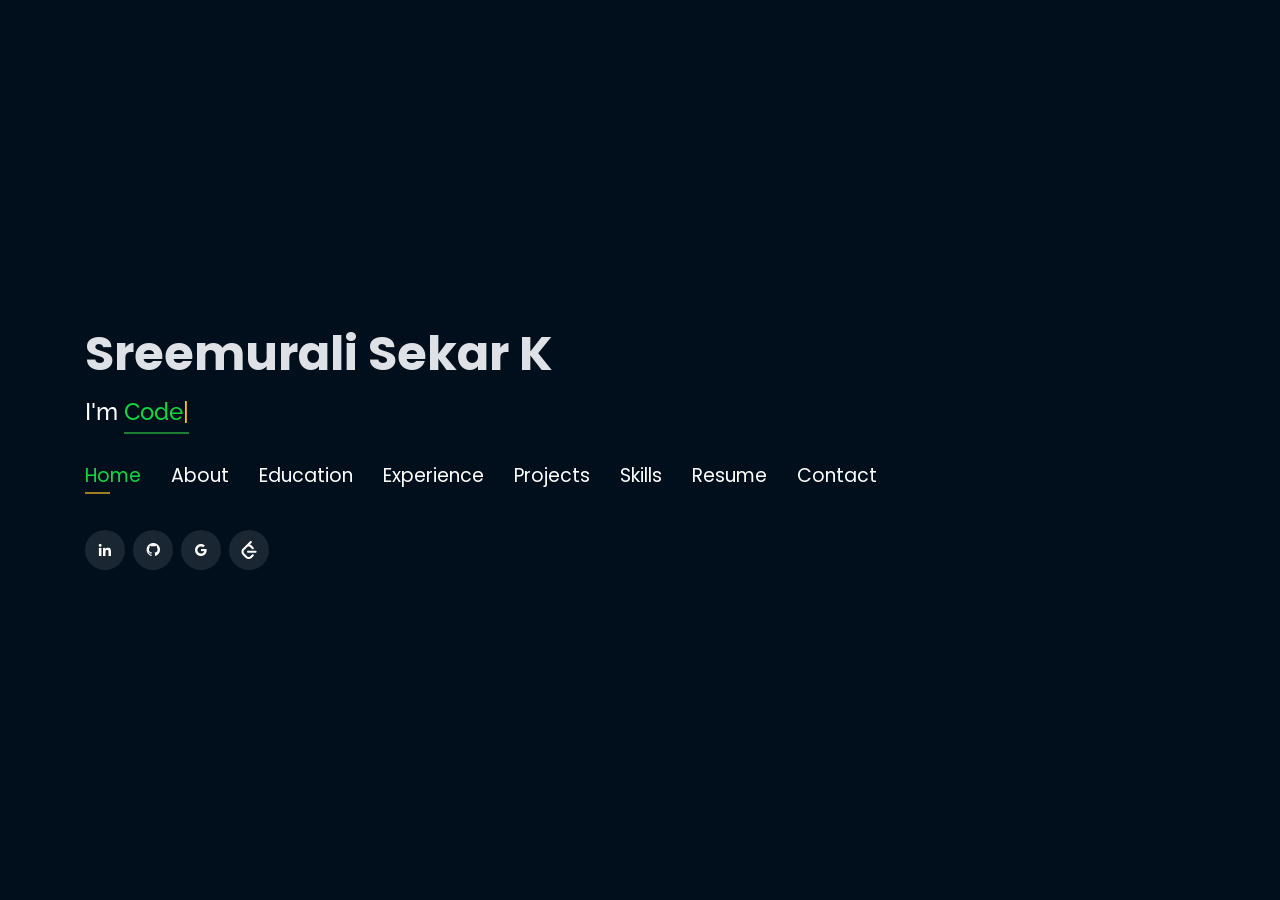
==== index.html @ a918d0b7 "Update index.html" ====
<!DOCTYPE html>
<html lang="en">

<head>
  <!-- Google Tag Manager -->
  <script>(function(w,d,s,l,i){w[l]=w[l]||[];w[l].push({'gtm.start':
  new Date().getTime(),event:'gtm.js'});var f=d.getElementsByTagName(s)[0],
  j=d.createElement(s),dl=l!='dataLayer'?'&l='+l:'';j.async=true;j.src=
  'https://www.googletagmanager.com/gtm.js?id='+i+dl;f.parentNode.insertBefore(j,f);
  })(window,document,'script','dataLayer','GTM-5BB8W2X');</script>
  <!-- End Google Tag Manager -->
  <link rel="icon" type="image/png" href="/favicon.png"/>
  <meta charset="utf-8">
  <meta content="width=device-width, initial-scale=1.0" name="viewport">

  <title>Sreemurali Portfolio</title>
  <meta content="" name="descriptison">
  <meta content="" name="keywords">

  <!-- Google Fonts -->
  <link href="https://fonts.googleapis.com/css?family=Open+Sans:300,300i,400,400i,600,600i,700,700i|Raleway:300,300i,400,400i,500,500i,600,600i,700,700i|Poppins:300,300i,400,400i,500,500i,600,600i,700,700i" rel="stylesheet">

  <!-- Vendor CSS Files -->
  <link href="assets/vendor/bootstrap/css/bootstrap.min.css" rel="stylesheet">
  <link href="assets/vendor/icofont/icofont.min.css" rel="stylesheet">
  <link href="assets/vendor/remixicon/remixicon.css" rel="stylesheet">
  <link href="assets/vendor/owl.carousel/assets/owl.carousel.min.css" rel="stylesheet">
  <link href="assets/vendor/boxicons/css/boxicons.min.css" rel="stylesheet">
  <link href="assets/vendor/venobox/venobox.css" rel="stylesheet">

  <!-- Template Main CSS File -->
  <link href="assets/css/style.css" rel="stylesheet">


  <!-- Global site tag (gtag.js) - Google Analytics -->
  <script async src="https://www.googletagmanager.com/gtag/js?id=UA-169007209-3"></script>
  <script>
    window.dataLayer = window.dataLayer || [];
    function gtag(){dataLayer.push(arguments);}
    gtag('js', new Date());

    gtag('config', 'UA-169007209-3');
  </script>



  <!-- =======================================================
  * Template Name: Personal - v2.1.0
  * Template URL: https://bootstrapmade.com/personal-free-resume-bootstrap-template/
  * Author: BootstrapMade.com
  * License: https://bootstrapmade.com/license/
  ======================================================== -->
</head>

<body>
  
  <!-- Google Tag Manager (noscript) -->
  <noscript><iframe src="https://www.googletagmanager.com/ns.html?id=GTM-5BB8W2X"
  height="0" width="0" style="display:none;visibility:hidden"></iframe></noscript>
  <!-- End Google Tag Manager (noscript) -->
  <!-- ======= Header ======= -->
  <header id="header" class="header-tops">

    <div class="container">

      <h1><a href="index.html">Sreemurali Sekar K</a></h1>
      <h2 style="color:#fff">I'm <span class="typing" style="color:#12D640"></span></h2>
      <nav class="nav-menu d-none d-lg-block">
        <ul>
          <li class="active"><a href="#header"> <span>Home</span></a></li>
          <li><a href="#about"><span>About</span></a></li>
          <li><a href="#education"> <span>Education</span></a></li>
          <li><a href="#experience"> <span>Experience</span></a></li>
<!--          <li><a href="#projects"> <span>Projects</span></a></li>-->
          <li><a href="#portfolio"> <span>Projects</span></a></li>
          <li><a href="#skills"> <span>Skills</span></a></li>
          <li><a href="https://drive.google.com/file/d/1BxdcF03u-FXUTdmYhS6RGjQsCDsO_Dyl/view?usp=sharing" target="_blank"> <span>Resume</span></a></li>
          <!-- <li><a href="#links"> <span>Resume & Links</span></a></li> -->
          <li><a href="#contacts"> <span>Contact</span></a></li>

        </ul>
      </nav><!-- .nav-menu -->

      <div class="social-links">
          <a href="https://www.linkedin.com/in/sreemurali-sekar-k-84630517a/" target="_blank" class="linkedin"><i class="bx bxl-linkedin"></i></a>
          <a href="https://github.com/Sreemurali1" target="_blank" class="github"><i class="bx bxl-github"></i></a>
          <a href="mailto:sreemuralislm@gmail.com" target="_blank" class="google"><i class="bx bxl-google"></i></a>
          <a href="https://leetcode.com/u/sreemurali/" target="_blank" class="huggingface">
            <img src="assets\img\leetcode-svgrepo-com.svg" alt="Hugging Face" width="24" height="24">
          </a>

      </div>

    </div>
  </header><!-- End Header -->

  <!-- ======= About Section ======= -->
  <section id="about" class="about">

    <!-- ======= About Me ======= -->
    <div class="about-me container">

      <div class="section-title">
        <h2>About</h2>
      </div>

      <div class="row">
        <div class="col-lg-4" data-aos="fade-right">
          <img src="assets/img/Profile.jpg" class="img-fluid" alt="">
        </div>
        <div class="col-lg-8 pt-4 pt-lg-0 content" data-aos="fade-left">
          <p>A professional with strong expertise in Machine Learning, Data Science, and Python programming. 
            Passionate about applying ML algorithms, statistical analysis, and generative AI for predictive analytics, NLP, and computer vision. 
            Motivated to contribute to innovative projects and derive insights from complex data, with a focus on building and applying algorithms to solve real-world industry challenges.
          </p>
          <div class="row">
            <div class="col-lg-6">
              <ul>
                <li><i class="icofont-rounded-right"></i> <strong>Birthday:</strong> 29 January 2001</li>
                <li><i class="icofont-rounded-right"></i> <strong>Phone:</strong> +91 9488701033</li>
              </ul>
            </div>
            <div class="col-lg-6">
              <ul>
                <li><i class="icofont-rounded-right"></i> <strong>City:</strong> Salem, Tamil Nadu</li>
                <li><i class="icofont-rounded-right"></i> <strong>Email:</strong> sreemuralislm@gmail.com</li>
              </ul>
            </div>
          </div>
        </div>
      </div>

    </div><!-- End About Me -->

    <!-- ======= Interests ======= -->
    <div class="interests container">

      <div class="section-title">
        <h2>Interests</h2>
      </div>

      <div class="row">
        <div class="col-lg-3 col-md-4">
          <div class="icon-box">
            <i class="ri-global-line" style="color: #ffbb2c;"></i>
            <h3>Software Development</h3>
          </div>
        </div>
        <div class="col-lg-3 col-md-4 mt-4 mt-md-0">
          <div class="icon-box">
            <i class="ri-database-2-line" style="color: #5578ff;"></i>
            <h3>Machine Learning</h3>
          </div>
        </div>
        <div class="col-lg-3 col-md-4 mt-4 mt-md-0">
          <div class="icon-box">
            <i class="ri-camera-3-line" style="color: #e80368;"></i>
            <h3>Computer Vision</h3>
          </div>
        </div>
        <div class="col-lg-3 col-md-4 mt-4 mt-lg-0">
          <div class="icon-box">
            <i class="ri-english-input" style="color: #1c7d32;"></i>
            <h3>Natural Language Processing</h3>
          </div>
        </div>
        <div class="col-lg-3 col-md-4 mt-4">
          <div class="icon-box">
            <i class="ri-code-s-slash-fill" style="color: #28a745;"></i>
            <h3>Generative AI </h3>
          </div>
        </div>
        <div class="col-lg-3 col-md-4 mt-4">
          <div class="icon-box">
            <i class="ri-bar-chart-box-line" style="color: #f1081f;"></i>
            <h3>Visualization</h3>
          </div>
        </div>
        <div class="col-lg-3 col-md-4 mt-4">
          <div class="icon-box">
            <i class="ri-file-list-3-line" style="color: #47aeff;"></i>
            <h3>Algorithms</h3>
          </div>
        </div>
        <div class="col-lg-3 col-md-4 mt-4">
          <div class="icon-box">
            <i class="ri-image-line" style="color: #ffc107;"></i>
            <h3>Image Processing</h3>
          </div>
        </div>
      </div>

    </div><!-- End Interests -->
  </section><!-- End About Section -->



  <!-- ======= Education Section ======= -->
  <section id="education" class="services">
    <div class="container">
      <div class="section-title">
        <h2>Education</h2>
      </div>
      <div class="row">
        <div class="col-lg-12" data-aos="fade-up" style="display: inline-block;">


            <div class="col-md-4 mt-4 mt-md-0 icon-box" data-aos="fade-up" data-aos-delay="100" style="padding:0px 0px;padding-bottom: 5px;display: inline-block;">
              <img src="assets/img/education/periyar_university.jpg" class="img-fluid" alt="">
              <!-- <h4 style="text-align:left;"><a href="https://www.asu.edu/" target="_blank" style="color:#12d640">Arizona State University</a><br> </h4> -->
              <p style="text-align:left;color:#fff;padding: 5px 10px;"><em>M.Sc in Data Science</em></p>
              <h5 style="text-align:left;padding: 0px 10px;">July 2022 - May 2024</h5>
              <h6 style="text-align:left;color:#fff;padding: 0px 10px;">Relevant Coursework</h6>
              <ul style="text-align:left;color:#fff;">
                <li>OCI Data Science Professional</li>
                <li>Machine Learning with Python</li>
                <li>NLP in TensorFlow</li>
              </ul>
            </div>
            <div class="col-md-4 mt-4 mt-md-0 icon-box" data-aos="fade-up" data-aos-delay="100" style="padding:0px 0px;padding-bottom: 5px;display: inline-block;">
              <img src="assets/img/education/mahendra1.jpg" class="img-fluid" alt="">
              <!-- <h4 style="text-align:left;"><a href="https://ahduni.edu.in/" target="_blank" style="color:#12d640">Ahmedabad University</a><br> </h4> -->
              <p style="text-align:left;color:#fff;padding: 5px 10px;"><em>Bachelor of Computer Applications.</em></p>
              <h5 style="text-align:left;padding: 0px 10px;">July 2018 - May 2021</h5>
              <h6 style="text-align:left;color:#fff;padding: 0px 10px;">Relevant Coursework</h6>
              <ul style="text-align:left;color:#fff;">
                <!-- <li>Data Structures &amp; Algorithms</li> -->
                <li>Database Management Systems</li>
                <!-- <li>Operating Systems</li> -->
                <li>Algorithms &amp; Optimization for Big Data</li>
                <li>intermediate Python</li>
                <!-- <li>Computer Vision</li> -->
              </ul>
            </div>
          </div>
        </div>
      </div>


    <div class="portfolio">
    <div class="container">
      <div class="section-title">
        <h2>Online Certification</h2>
      </div>

      <div class="row portfolio-container" style="position: relative; height: 437.75px;">

         <div class="col-lg-4 col-md-6 portfolio-item filter-app" style="position: absolute; left: 0px; top: 0px;">
          <div class="portfolio-wrap">
            <img src="assets/img/certification/dcs.png" class="img-fluid" alt="">
            <div class="portfolio-info">
              <h4>intermediate Python</h4>
              <div class="portfolio-links">
                <a href="https://www.datacamp.com/completed/statement-of-accomplishment/course/65f6d0edbca4acebca52ccfe5556bba0002d63b4" target="_blank" title="Certificate"><i class="bx bx-link"></i></a>
              </div>
            </div>
           </div>
          </div>

        <div class="col-lg-4 col-md-6 portfolio-item filter-app" style="position: absolute; left: 370px; top: 0px;">
          <div class="portfolio-wrap">
            <img src="assets/img/certification/icl.png" class="img-fluid" alt="">
            <div class="portfolio-info">
              <h4>Mathematics for Machine Learning: Linear Algebra
              </h4>
              <div class="portfolio-links">
                <a href="https://www.coursera.org/account/accomplishments/certificate/JSHGLSYSXW8V" target="_blank" title="Certificate"><i class="bx bx-link"></i></a>
              </div>
            </div>
          </div>
        </div>

        <div class="col-lg-4 col-md-6 portfolio-item filter-app" style="position: absolute; left: 740px; top: 0px;">
          <div class="portfolio-wrap">
            <img src="assets/img/certification/icl.png" class="img-fluid" alt="">
            <div class="portfolio-info">
              <h4>Mathematics for Machine Learning: Multivariate
                Calculus
                </h4>
              <div class="portfolio-links">
                <a href="https://www.coursera.org/account/accomplishments/certificate/VLL6G8HUYR6K" target="_blank" title="Certificate"><i class="bx bx-link"></i></a>
              </div>
            </div>
          </div>
        </div>

        <div class="col-lg-4 col-md-6 portfolio-item filter-project" style="position: absolute; left: 0px; top: 218.875px;">
          <div class="portfolio-wrap">
            <img src="assets/img/certification/dai.jpg" class="img-fluid" alt="">
            <div class="portfolio-info">
              <h4>Natural Language Processing in TensorFlow</h4>
              <div class="portfolio-links">
                <a href="https://www.coursera.org/account/accomplishments/certificate/7YC24Y93VPYQ" target="_blank" title="Certificate"><i class="bx bx-link"></i></a>
              </div>
            </div>
          </div>
        </div>

        <div class="col-lg-4 col-md-6 portfolio-item filter-project" style="position: absolute; left: 370px; top: 218.875px;">
          <div class="portfolio-wrap">
            <img src="assets/img/certification/dcs.png" class="img-fluid" alt="">
            <div class="portfolio-info">
              <h4>intermediate SQL Queries</h4>
              <div class="portfolio-links">
                <a href="https://www.datacamp.com/completed/statement-of-accomplishment/course/36380caa75382fc722652167ee1d441135c5a921" target="_blank" title="Certificate"><i class="bx bx-link"></i></a>
              </div>
            </div>
          </div>
        </div>

        <div class="col-lg-4 col-md-6 portfolio-item filter-project" style="position: absolute; left: 370px; top: 218.875px;">
          <div class="portfolio-wrap">
            <img src="assets/img/certification/ibm.jpg" class="img-fluid" alt="">
            <div class="portfolio-info">
              <h4>IBM AI Engineering</h4>
              <div class="portfolio-links">
                <a href="https://www.coursera.org/account/accomplishments/specialization/certificate/BQZL2NDMCRJE" target="_blank" title="Certificate"><i class="bx bx-link"></i></a>
              </div>
            </div>
          </div>
        </div>

        <div class="col-lg-4 col-md-6 portfolio-item filter-project" style="position: absolute; left: 370px; top: 218.875px;">
          <div class="portfolio-wrap">
            <img src="assets/img/certification/nptel.jpeg" class="img-fluid" alt="">
            <div class="portfolio-info">
              <h4>Data Science for Engineers</h4>
              <div class="portfolio-links">
                <a href="https://archive.nptel.ac.in/noc/Ecertificate/?q=NPTEL23CS17S3554076203118518" target="_blank" title="Certificate"><i class="bx bx-link"></i></a>
              </div>
            </div>
          </div>
        </div>

        <div class="col-lg-4 col-md-6 portfolio-item filter-project" style="position: absolute; left: 370px; top: 218.875px;">
          <div class="portfolio-wrap">
            <img src="assets/img/certification/it.jpeg" class="img-fluid" alt="">
            <div class="portfolio-info">
              <h4>Advanced Excel</h4>
              <div class="portfolio-links">
                <a href="https://trainings.internshala.com/verify-certificate/?certificate_number=1zry0muv1uu" target="_blank" title="Certificate"><i class="bx bx-link"></i></a>
              </div>
            </div>
          </div>
        </div>

        <div class="col-lg-4 col-md-6 portfolio-item filter-project" style="position: absolute; left: 370px; top: 218.875px;">
          <div class="portfolio-wrap">
            <img src="assets/img/certification/oci.jpg" class="img-fluid" alt="">
            <div class="portfolio-info">
              <h4>Oracle Cloud Infrastructure 2023 Certified Data Science Professional</h4>
              <div class="portfolio-links">
                <a href="https://catalog-education.oracle.com/pls/certview/sharebadge?id=DA6FCED54F49D825C5E3F7F4F7D39C26E8D581D1B92451F600364DCA9B84180A" target="_blank" title="Certificate"><i class="bx bx-link"></i></a>
              </div>
            </div>
          </div>
        </div>

        <div class="col-lg-4 col-md-6 portfolio-item filter-project" style="position: absolute; left: 370px; top: 218.875px;">
          <div class="portfolio-wrap">
            <img src="assets/img/certification/ibm.jpg" class="img-fluid" alt="">
            <div class="portfolio-info">
              <h4>Building Deep Learning Models with TensorFlow</h4>
              <div class="portfolio-links">
                <a href="https://www.coursera.org/account/accomplishments/certificate/8CCGP86ZAZZ6" target="_blank" title="Certificate"><i class="bx bx-link"></i></a>
              </div>
            </div>
          </div>
        </div>

        <div class="col-lg-4 col-md-6 portfolio-item filter-project" style="position: absolute; left: 370px; top: 218.875px;">
          <div class="portfolio-wrap">
            <img src="assets/img/certification/git.jpg" class="img-fluid" alt="">
            <div class="portfolio-info">
              <h4>Write Professional Emails in English</h4>
              <div class="portfolio-links">
                <a href="https://www.coursera.org/account/accomplishments/verify/GE86PWZ4VZQT" target="_blank" title="Certificate"><i class="bx bx-link"></i></a>
              </div>
            </div>
          </div>
        </div>

        <div class="col-lg-4 col-md-6 portfolio-item filter-project" style="position: absolute; left: 370px; top: 218.875px;">
          <div class="portfolio-wrap">
            <img src="assets/img/certification/ibm.jpg" class="img-fluid" alt="">
            <div class="portfolio-info">
              <h4>Machine Learning with Python Offered by IBM</h4>
              <div class="portfolio-links">
                <a href="https://www.coursera.org/account/accomplishments/verify/4NX8HC3DNTRH" target="_blank" title="Certificate"><i class="bx bx-link"></i></a>
              </div>
            </div>
          </div>
        </div>

        <div class="col-lg-4 col-md-6 portfolio-item filter-project" style="position: absolute; left: 370px; top: 218.875px;">
          <div class="portfolio-wrap">
            <img src="assets/img/certification/nvidia.png" class="img-fluid" alt="">
            <div class="portfolio-info">
              <h4>Workshop/Fundamentals of Deep Learning</h4>
              <div class="portfolio-links">
                <a href="https://learn.nvidia.com/certificates?id=79035a668e7642c7894657fb0df5389e" target="_blank" title="Certificate"><i class="bx bx-link"></i></a>
              </div>
            </div>
          </div>
        </div>


      </div>
    </div>
    </div>

  </section>
  <!-- End Education Section -->



  <!-- Start Experience Section -->

  <section id="experience" class="services">
    <div class="container">
      <div class="section-title">
        <h2>Experience</h2>
      </div>
      <div class="row">
          <div class="col-lg-12" data-aos="fade-up">
              <div class="col-md-12 mt-4 mt-md-0 icon-box" data-aos="fade-up" data-aos-delay="100">
                <h4 style="text-align:left;"><a href="https://www.bostonindia.in/default.aspx" style="color:#12d640">Boston IT Solutions (India) Pvt.Ltd.</a><br> </h4>
                <h5 style="text-align:left;">January 2024 - May 2024</h5>
                <p style="text-align:left;color:#fff"><em>AI/ML Intern</em></p>
                <ul style="text-align:left;">
                  <li>Developed a FastAPI endpoint integrating Gemini Pro and Vision Pro for advanced image processing and PDF chat capabilities.</li>
                  <li>Enabled seamless QA functionalities, enhancing user interaction and support.</li>
                  <li>Demonstrated practical AI implementation to significantly improve overall user experience.</li>
                </ul>
              </div>
              <div class="col-md-12 mt-4 mt-md-0 icon-box" data-aos="fade-up" data-aos-delay="100">
                <h4 style="text-align:left;"><a href="https://www.smardtv.com/" style="color:#12d640">Smardtv Global Technology Pvt.Ltd.</a><br> </h4>
                <h5 style="text-align:left;">May 2023 - July 2023</h5>
                <p style="text-align:left;color:#fff"><em>Python Developer Intern</em></p>
                <ul style="text-align:left;">
                  <li>Documented and coded server‑less web application for the hotel industry and designed REST API using Flask‑based JWT authentication.</li>
                  <li>Redeveloped an existing system to support customer account management, scheduling, and time tracking; enabled dynamic API calls with the help of Amazon API Gateway, AWS Lambda, and DynamoDB.</li>
                  <li>Developed and deployed an internal database tool for the Customer Service Center, which streamlined data access and reduced query response times by 40%. Engineered the tool to efficiently retrieve, analyze, and update customer data, increasing the issue resolution rate by 30%.</li>
                </ul>
              </div>
          </div>
        </div>
    </div>
  </section>

  <!-- End Experience Section -->



  <!-- Start Project Section -->
  <section id="portfolio" class="portfolio">
    <div class="container">

      <div class="section-title">
        <h2>Projects</h2>
      </div>

      <div class="row">
        <div class="col-lg-12 d-flex justify-content-center">
          <ul id="portfolio-flters">
            <li data-filter="*" class="filter-active">All</li>
            <li data-filter=".filter-app">Web-App</li>
            <li data-filter=".filter-project">Project</li>
          </ul>
        </div>
      </div>

      <div class="row portfolio-container">

        <div class="col-lg-4 col-md-6 portfolio-item filter-app">
          <center><h4>AI-Quiz Test</h4></center>
          <div class="portfolio-wrap">
            <img src="assets/img/project/gan.jpg" class="img-fluid" alt="">
            <div class="portfolio-info">
              
              <div class="portfolio-links">
                <a href="projects/AI-Quiz.html" data-gall="portfolioDetailsGallery" data-vbtype="iframe" class="venobox" title="Project Details"><i class="bx bx-info-circle"></i></a>
              </div>
            </div>
          </div>
        </div>

        <div class="col-lg-4 col-md-6 portfolio-item filter-app">
          <center><h4>AI-Vista Pro</h4></center>
          <div class="portfolio-wrap">
            <img src="assets/img/project/resume.jpg" class="img-fluid" alt="">
            <div class="portfolio-info">
              
              <div class="portfolio-links">
                <a href="projects/AI-Vista.html" data-gall="portfolioDetailsGallery" data-vbtype="iframe" class="venobox" title="Project Details"><i class="bx bx-info-circle"></i></a>
              </div>
            </div>
          </div>
        </div>

        <div class="col-lg-4 col-md-6 portfolio-item filter-app">
          <center><h4>Legal Mind</h4></center>
          <div class="portfolio-wrap">
            <img src="assets/img/project/recommender.jpg" class="img-fluid" alt="">
            <div class="portfolio-info">
              
              <div class="portfolio-links">
                <a href="projects/legal.html" data-gall="portfolioDetailsGallery" data-vbtype="iframe" class="venobox" title="Project Details"><i class="bx bx-info-circle"></i></a>
              </div>
            </div>
          </div>
        </div>

        <div class="col-lg-4 col-md-6 portfolio-item filter-app">
          <center><h4>Lesson Planner</h4></center>
          <div class="portfolio-wrap">
            <img src="assets/img/project/vdg.jpg" class="img-fluid" alt="">
            <div class="portfolio-info">
              
              <div class="portfolio-links">
                <a href="projects/lesson.html" data-gall="portfolioDetailsGallery" data-vbtype="iframe" class="venobox" title="Project Details"><i class="bx bx-info-circle"></i></a>
              </div>
            </div>
          </div>
        </div>

        <div class="col-lg-4 col-md-6 portfolio-item filter-project">
          <!-- <br> -->
          <center><h4>Data Retrieval Using Python</h4></center>
          <div class="portfolio-wrap">
            <img src="assets/img/project/todo.jpg" class="img-fluid" alt="">
            <div class="portfolio-info">
              <h4>Data Retrieval Tool Using Python</h4>
              <div class="portfolio-links">
                <a href="projects/data.html" data-gall="portfolioDetailsGallery" data-vbtype="iframe" class="venobox" title="Project Details"><i class="bx bx-info-circle"></i></a>
              </div>
            </div>
          </div>
        </div>


        <div class="col-lg-4 col-md-6 portfolio-item filter-project">
          <center><h4>Video Description Generator</h4></center>
          <div class="portfolio-wrap">
            <img src="assets/img/project/vdg.jpg" class="img-fluid" alt="">
            <div class="portfolio-info">
              <div class="portfolio-links">
                <a href="projects/vdg.html" data-gall="portfolioDetailsGallery" data-vbtype="iframe" class="venobox" title="Project Details"><i class="bx bx-info-circle"></i></a>
              </div>
            </div>
          </div>
        </div>

        <div class="col-lg-4 col-md-6 portfolio-item filter-app">
          <center><h4>Deepfake Detection using GAN</h4></center>
          <div class="portfolio-wrap">
            <img src="assets/img/project/ml.jpg" class="img-fluid" alt="">
            <div class="portfolio-info">
              <div class="portfolio-links">
                <a href="projects/deep.html" data-gall="portfolioDetailsGallery" data-vbtype="iframe" class="venobox" title="Project Details"><i class="bx bx-info-circle"></i></a>
              </div>
            </div>
          </div>
        </div>

      </div>
    </div>
  </section>

  <!-- End Project Section -->



  <!-- Start Skills Section -->

  <section id="skills" class="services">
    <div class="container">
      <div class="section-title">
        <h2>Skills</h2>
      </div>
      <div class="row">
        <div class="col-lg-12" data-aos="fade-up">
          <div class="col-md-12 mt-4 mt-md-0 icon-box" data-aos="fade-up" data-aos-delay="100" style="background:#fff">
            <h4 style="text-align:left;color:#09203a">Languages and Databases</h4>
                <p style="text-align:left;">
                  <img src="https://www.vectorlogo.zone/logos/python/python-horizontal.svg" alt="vectorlogo.zone" height="50" width="150">
                  <img src="https://www.vectorlogo.zone/logos/w3_html5/w3_html5-ar21.svg" alt="vectorlogo.zone">
                  <img src="https://upload.wikimedia.org/wikipedia/commons/d/d5/CSS3_logo_and_wordmark.svg" alt="upload.wikimedia.org" height="60" width="90">
                  <img src="https://www.vectorlogo.zone/logos/mysql/mysql-horizontal.svg" alt="vectorlogo.zone" height="70" width="130">
                  <img src="https://www.vectorlogo.zone/logos/mongodb/mongodb-ar21.svg" alt="vectorlogo.zone" height="80" width="150">

                </p>
            </div>
            <div class="col-md-12 mt-4 mt-md-0 icon-box" data-aos="lefade-up" data-aos-delay="100" style="background:#fff">
              <h4 style="text-align:left;color:#09203a">Frameworks</h4>
                <p style="text-align:left;">
                  <img src="https://www.vectorlogo.zone/logos/pocoo_flask/pocoo_flask-ar21.svg" alt="vectorlogo.zone">
                  <img src="https://www.vectorlogo.zone/logos/djangoproject/djangoproject-ar21.svg" alt="vectorlogo.zone">
                  <img src="https://www.vectorlogo.zone/logos/getbootstrap/getbootstrap-ar21.svg" alt="vectorlogo.zone">
                  <img src="https://www.vectorlogo.zone/logos/tensorflow/tensorflow-ar21.svg" alt="vectorlogo.zone">
                  <img src="https://www.vectorlogo.zone/logos/pytorch/pytorch-ar21.svg" alt="vectorlogo.zone">
                  <img src="https://www.vectorlogo.zone/logos/opencv/opencv-ar21.svg" alt="vectorlogo.zone">
                  <img src="https://upload.wikimedia.org/wikipedia/commons/0/05/Scikit_learn_logo_small.svg" alt="upload.wikimedia.org" width="90" height="70">
                  <img src="[data-uri]" height="80" width="130">
              </p>
          </div>
          <div class="col-md-12 mt-4 mt-md-0 icon-box" data-aos="lefade-up" data-aos-delay="100" style="background:#fff">
              <h4 style="text-align:left;color:#09203a">Tools</h4>
                <p style="text-align:left;">
                  <img src="https://www.vectorlogo.zone/logos/git-scm/git-scm-ar21.svg" alt="vectorlogo.zone">
                  <img src="https://www.vectorlogo.zone/logos/google_cloud/google_cloud-ar21.svg" alt="vectorlogo.zone">
                  <img src="https://www.vectorlogo.zone/logos/jupyter/jupyter-ar21.svg" alt="vectorlogo.zone">
              </p>
          </div>
        </div>
      </div>
    </div>
  </section>

  <!-- End Skills Section -->




  <!-- Start Links section -->
  <section id="links" class="services">
    <div class="container">
      <div class="section-title">
        <h2>Resume & Links</h2>
      </div>
      <div class="row">
        <div class="col-md-3 mt-4 mt-md-0 icon-box" data-aos="fade-up" data-aos-delay="100">
          <a href="https://drive.google.com/file/d/1BxdcF03u-FXUTdmYhS6RGjQsCDsO_Dyl/view?usp=sharing" target="_blank"><div class="icon"><i class="icofont-page"></i></div></a>
          <h4 class="title"><a href="https://drive.google.com/file/d/1BxdcF03u-FXUTdmYhS6RGjQsCDsO_Dyl/view?usp=sharing" target="_blank">Resume</a></h4>
          <p class="description" style="color:#fff;">The link contains downloadable resume</p>
        </div>
        <div class="col-md-3 mt-4 mt-md-0 icon-box" data-aos="fade-up">
          <a href="https://leetcode.com/u/sreemurali/" target="_blank"><div class="icon"><i class="icofont-link"></i></div></a>
          <h4 class="title"><a href="https://leetcode.com/u/sreemurali/" target="_blank">LeetCode Repository</a></h4>
          <p class="description" style="color:#fff;"> The github repository contains leetcode problems solution in python.</p>
        </div>
        
      </div>
    </div>
  </section> <!--End Links Section -->


  <!-- Start Contact Section -->

  <section id="contacts" class="contact">
    <div class="container">

      <div class="section-title">
        <h2>Contact</h2>
      </div>

      <div class="row mt-2">

        <div class="col-md-6 d-flex align-items-stretch">
          <div class="info-box">
            <i class="bx bx-map"></i>
            <h3>My Address</h3>
            <p>14/401 Policeman Street</p>
            <p>Kalarampatti,</p>
            <p>Salem, Tamil Nadu.</p>
          </div>
        </div>

        <div class="col-md-6 mt-4 mt-md-0 d-flex align-items-stretch">
          <div class="info-box">
            <i class="bx bx-share-alt"></i>
            <h3>Social Profiles</h3>
            <div class="social-links">
              <a href="https://www.linkedin.com/in/sreemurali-sekar-k-84630517a/" target="_blank" class="linkedin"><i class="bx bxl-linkedin"></i></a>
              <a href="https://www.github.com/Sreemurali1" target="_blank" class="github"><i class="bx bxl-github"></i></a>
              <a href="mailto:sreemuralislm@gmail.com" target="_blank" class="google"><i class="bx bxl-google"></i></a>

            </div>
          </div>
        </div>

        <div class="col-md-6 mt-4 d-flex align-items-stretch">
          <div class="info-box">
            <i class="bx bx-envelope"></i>
            <h3>Email</h3>
            <p>sreemuralislm@gmail.com</p>
          </div>
        </div>
        <div class="col-md-6 mt-4 d-flex align-items-stretch">
          <div class="info-box">
            <i class="bx bx-phone-call"></i>
            <h3>Contact</h3>
            <p>+91 9488701033</p>
          </div>
        </div>
      </div>
      <!-- <div id="sfczmlqxr5caww28rswrt8849ghbekgnh3j" ></div><script type="text/javascript" src="https://counter1.stat.ovh/private/counter.js?c=zmlqxr5caww28rswrt8849ghbekgnh3j&down=async" async></script><noscript><a href="https://www.freecounterstat.com" title="free web counter"><img src="https://counter1.stat.ovh/private/freecounterstat.php?c=zmlqxr5caww28rswrt8849ghbekgnh3j" border="0" title="free web counter" alt="free web counter" style="visibility: none;"></a></noscript> -->
    </div>
  </section>

  <!-- End Contact Section -->

  <!-- Vendor JS Files -->
  <script src="assets/vendor/jquery/jquery.min.js"></script>
  <script src="assets/vendor/bootstrap/js/bootstrap.bundle.min.js"></script>
  <script src="assets/vendor/jquery.easing/jquery.easing.min.js"></script>
  <script src="assets/vendor/php-email-form/validate.js"></script>
  <script src="assets/vendor/waypoints/jquery.waypoints.min.js"></script>
  <script src="assets/vendor/counterup/counterup.min.js"></script>
  <script src="assets/vendor/owl.carousel/owl.carousel.min.js"></script>
  <script src="assets/vendor/isotope-layout/isotope.pkgd.min.js"></script>
  <script src="assets/vendor/venobox/venobox.min.js"></script>
  <script src="assets/vendor/typed.js/typed.min.js"></script>
  <script type="text/javascript">
    var typed = new Typed('.typing',{
      strings: ["Coder", "Developer", "AI Enthusiast"],
      loop: true,
      typeSpeed: 65,
      backSpeed: 65
    });
  </script>

  <!-- Template Main JS File -->
  <script src="assets/js/main.js"></script>

</body>

</html>
---- assets/vendor/venobox/venobox.css ----
/* ------ venobox.css --------*/
.vbox-overlay *, .vbox-overlay *:before, .vbox-overlay *:after{
    -webkit-backface-visibility: hidden;
    -webkit-box-sizing:border-box;
    -moz-box-sizing:border-box;
    box-sizing:border-box;
}
.vbox-overlay * { 
    -webkit-backface-visibility: visible;
    backface-visibility: visible;
}
.vbox-overlay{
    display: -webkit-flex;
    display: flex;
    -webkit-flex-direction: column;
    flex-direction: column;
    -webkit-justify-content: center;
    justify-content: center;
    -webkit-align-items: center;
    align-items: center;
    position: fixed;
    left: 0;
    top: 0;
    bottom: 0;
    right: 0;
    z-index: 999999;
}

/* ----- navigation ----- */
.vbox-title{
    width: 100%;
    height: 40px;
    float: left;
    text-align: center;
    line-height: 28px;
    font-size: 12px;
    padding: 6px 50px;
    overflow: hidden;
    position: fixed;
    display: none;
    left: 0;
    z-index: 89;
}
.vbox-close{
    cursor: pointer;
    position: fixed;
    top: -1px;
    right: 0;
    width: 50px;
    height: 40px;
    padding: 6px;
    display: block;
    background-position:10px center;
    overflow: hidden;
    font-size: 24px;
    line-height: 1;
    text-align: center;
    z-index: 99;
}
.vbox-left{
    cursor: pointer;
    position: fixed;
    left: 0;
    height: 40px;
    overflow: hidden;
    line-height: 28px;
    font-size: 12px;
    z-index: 99;
    display: flex;
    align-items:center;
}
.vbox-num{
    display: inline-block;
    margin: 6px 0 6px 15px;
}
/* ----- Social share ----- */
.vbox-share{
    line-height: 28px;
    font-size: 12px;
    overflow: hidden;
    position: fixed;
    left: 0;
    z-index: 98;
    display: flex;
    align-items:center;
    justify-content: center;
    width: 100%;
    text-align: center;
}
.vbox-share svg{
    max-height: 28px;
    width: 28px;
    z-index: 10;
    margin-left: 12px;
    margin-top: 6px;
    margin-bottom: 6px;
    vertical-align: middle;
}


/* ----- navigation ARROWS ----- */
.vbox-next, .vbox-prev{
    position: fixed;
    top: 50%;
    margin-top: -15px;
    overflow: hidden;
    cursor: pointer;
    display: block;
    width: 45px;
    height: 45px;
    z-index: 99;
}
.vbox-next span, .vbox-prev span{
    position: relative;
    width: 20px;
    height: 20px;
    border: 2px solid transparent;
    border-top-color: #B6B6B6;
    border-right-color: #B6B6B6;
    text-indent: -100px;
    position: absolute;
    top: 8px;
    display: block;
}
.vbox-prev{
    left: 15px;
}
.vbox-next{
    right: 15px;
}
.vbox-prev span{
    left: 10px;
    -ms-transform: rotate(-135deg);
    -webkit-transform: rotate(-135deg);
    transform: rotate(-135deg);
}
.vbox-next span{
    -ms-transform: rotate(45deg);
    -webkit-transform: rotate(45deg);
    transform: rotate(45deg);
    right: 10px;
}
/* ------- inline window ------ */
.vbox-inline{
    width: 420px;
    height: 315px;
    height: 70vh;
    padding: 10px;
    background: #fff;
    margin: 0 auto;
    overflow: auto;
    text-align: left;
}
/* ------- Video & iFrames window ------ */
.venoframe{
    max-width: 100%;
    width: 100%;
    border: none;
    width: 100%;
    height: 260px;
    height: 70vh;
}
.venoframe.vbvid{
    height: 260px;
}
@media (min-width: 768px) {
    .venoframe, .vbox-inline{
        width: 90%;
        height: 360px;
        height: 70vh;
    }
    .venoframe.vbvid{
        width: 640px;
        height: 360px;
    }
}
@media (min-width: 992px) {
    .venoframe, .vbox-inline{
        max-width: 1200px;
        width: 80%;
        height: 540px;
        height: 70vh;
    }
    .venoframe.vbvid{
        width: 960px;
        height: 540px;
    }
}
/* 
Please do NOT edit this part! 
or at least read this note: http://i.imgur.com/7C0ws9e.gif
*/
.vbox-open{
    overflow: hidden;
}
.vbox-container{
    position: absolute;
    left: 0;
    right: 0;
    top: 0;
    bottom: 0;
    overflow-x: hidden;
    overflow-y: scroll;
    overflow-scrolling: touch;
    -webkit-overflow-scrolling: touch;
    z-index: 20;
    max-height: 100%;

}

.vbox-content{
    text-align: center;
    float: left;
    width: 100%;
    position: relative;
    overflow: hidden;
    padding: 20px 4%;
}
.vbox-container img{
    max-width: 100%;
    height: auto;
}
.vbox-figlio{
    box-shadow: 0 0 12px rgba(0,0,0,0.19), 0 6px 6px rgba(0,0,0,0.23);
    max-width: 100%;
    text-align: initial;
}
img.vbox-figlio{
    -webkit-user-select: none;
-khtml-user-select: none;
-moz-user-select: none;
-o-user-select: none;
user-select: none;
}
.vbox-content.swipe-left{
    margin-left: -200px !important;
}
.vbox-content.swipe-right{
    margin-left: 200px !important;
}
.vbox-animated{
    webkit-transition: margin 300ms ease-out;
    transition: margin 300ms ease-out;
}

/* ---------- preloader ----------
 * SPINKIT 
 * http://tobiasahlin.com/spinkit/
-------------------------------- */
.sk-double-bounce,.sk-rotating-plane{width:40px;height:40px;margin:40px auto}.sk-rotating-plane{background-color:#333;-webkit-animation:sk-rotatePlane 1.2s infinite ease-in-out;animation:sk-rotatePlane 1.2s infinite ease-in-out}@-webkit-keyframes sk-rotatePlane{0%{-webkit-transform:perspective(120px) rotateX(0) rotateY(0);transform:perspective(120px) rotateX(0) rotateY(0)}50%{-webkit-transform:perspective(120px) rotateX(-180.1deg) rotateY(0);transform:perspective(120px) rotateX(-180.1deg) rotateY(0)}100%{-webkit-transform:perspective(120px) rotateX(-180deg) rotateY(-179.9deg);transform:perspective(120px) rotateX(-180deg) rotateY(-179.9deg)}}@keyframes sk-rotatePlane{0%{-webkit-transform:perspective(120px) rotateX(0) rotateY(0);transform:perspective(120px) rotateX(0) rotateY(0)}50%{-webkit-transform:perspective(120px) rotateX(-180.1deg) rotateY(0);transform:perspective(120px) rotateX(-180.1deg) rotateY(0)}100%{-webkit-transform:perspective(120px) rotateX(-180deg) rotateY(-179.9deg);transform:perspective(120px) rotateX(-180deg) rotateY(-179.9deg)}}.sk-double-bounce{position:relative}.sk-double-bounce .sk-child{width:100%;height:100%;border-radius:50%;background-color:#333;opacity:.6;position:absolute;top:0;left:0;-webkit-animation:sk-doubleBounce 2s infinite ease-in-out;animation:sk-doubleBounce 2s infinite ease-in-out}.sk-chasing-dots .sk-child,.sk-spinner-pulse,.sk-three-bounce .sk-child{background-color:#333;border-radius:100%}.sk-double-bounce .sk-double-bounce2{-webkit-animation-delay:-1s;animation-delay:-1s}@-webkit-keyframes sk-doubleBounce{0%,100%{-webkit-transform:scale(0);transform:scale(0)}50%{-webkit-transform:scale(1);transform:scale(1)}}@keyframes sk-doubleBounce{0%,100%{-webkit-transform:scale(0);transform:scale(0)}50%{-webkit-transform:scale(1);transform:scale(1)}}.sk-wave{margin:40px auto;width:50px;height:40px;text-align:center;font-size:10px}.sk-wave .sk-rect{background-color:#333;height:100%;width:6px;display:inline-block;-webkit-animation:sk-waveStretchDelay 1.2s infinite ease-in-out;animation:sk-waveStretchDelay 1.2s infinite ease-in-out}.sk-wave .sk-rect1{-webkit-animation-delay:-1.2s;animation-delay:-1.2s}.sk-wave .sk-rect2{-webkit-animation-delay:-1.1s;animation-delay:-1.1s}.sk-wave .sk-rect3{-webkit-animation-delay:-1s;animation-delay:-1s}.sk-wave .sk-rect4{-webkit-animation-delay:-.9s;animation-delay:-.9s}.sk-wave .sk-rect5{-webkit-animation-delay:-.8s;animation-delay:-.8s}@-webkit-keyframes sk-waveStretchDelay{0%,100%,40%{-webkit-transform:scaleY(.4);transform:scaleY(.4)}20%{-webkit-transform:scaleY(1);transform:scaleY(1)}}@keyframes sk-waveStretchDelay{0%,100%,40%{-webkit-transform:scaleY(.4);transform:scaleY(.4)}20%{-webkit-transform:scaleY(1);transform:scaleY(1)}}.sk-wandering-cubes{margin:40px auto;width:40px;height:40px;position:relative}.sk-wandering-cubes .sk-cube{background-color:#333;width:10px;height:10px;position:absolute;top:0;left:0;-webkit-animation:sk-wanderingCube 1.8s ease-in-out -1.8s infinite both;animation:sk-wanderingCube 1.8s ease-in-out -1.8s infinite both}.sk-chasing-dots,.sk-spinner-pulse{width:40px;height:40px;margin:40px auto}.sk-wandering-cubes .sk-cube2{-webkit-animation-delay:-.9s;animation-delay:-.9s}@-webkit-keyframes sk-wanderingCube{0%{-webkit-transform:rotate(0);transform:rotate(0)}25%{-webkit-transform:translateX(30px) rotate(-90deg) scale(.5);transform:translateX(30px) rotate(-90deg) scale(.5)}50%{-webkit-transform:translateX(30px) translateY(30px) rotate(-179deg);transform:translateX(30px) translateY(30px) rotate(-179deg)}50.1%{-webkit-transform:translateX(30px) translateY(30px) rotate(-180deg);transform:translateX(30px) translateY(30px) rotate(-180deg)}75%{-webkit-transform:translateX(0) translateY(30px) rotate(-270deg) scale(.5);transform:translateX(0) translateY(30px) rotate(-270deg) scale(.5)}100%{-webkit-transform:rotate(-360deg);transform:rotate(-360deg)}}@keyframes sk-wanderingCube{0%{-webkit-transform:rotate(0);transform:rotate(0)}25%{-webkit-transform:translateX(30px) rotate(-90deg) scale(.5);transform:translateX(30px) rotate(-90deg) scale(.5)}50%{-webkit-transform:translateX(30px) translateY(30px) rotate(-179deg);transform:translateX(30px) translateY(30px) rotate(-179deg)}50.1%{-webkit-transform:translateX(30px) translateY(30px) rotate(-180deg);transform:translateX(30px) translateY(30px) rotate(-180deg)}75%{-webkit-transform:translateX(0) translateY(30px) rotate(-270deg) scale(.5);transform:translateX(0) translateY(30px) rotate(-270deg) scale(.5)}100%{-webkit-transform:rotate(-360deg);transform:rotate(-360deg)}}.sk-spinner-pulse{-webkit-animation:sk-pulseScaleOut 1s infinite ease-in-out;animation:sk-pulseScaleOut 1s infinite ease-in-out}@-webkit-keyframes sk-pulseScaleOut{0%{-webkit-transform:scale(0);transform:scale(0)}100%{-webkit-transform:scale(1);transform:scale(1);opacity:0}}@keyframes sk-pulseScaleOut{0%{-webkit-transform:scale(0);transform:scale(0)}100%{-webkit-transform:scale(1);transform:scale(1);opacity:0}}.sk-chasing-dots{position:relative;text-align:center;-webkit-animation:sk-chasingDotsRotate 2s infinite linear;animation:sk-chasingDotsRotate 2s infinite linear}.sk-chasing-dots .sk-child{width:60%;height:60%;display:inline-block;position:absolute;top:0;-webkit-animation:sk-chasingDotsBounce 2s infinite ease-in-out;animation:sk-chasingDotsBounce 2s infinite ease-in-out}.sk-chasing-dots .sk-dot2{top:auto;bottom:0;-webkit-animation-delay:-1s;animation-delay:-1s}@-webkit-keyframes sk-chasingDotsRotate{100%{-webkit-transform:rotate(360deg);transform:rotate(360deg)}}@keyframes sk-chasingDotsRotate{100%{-webkit-transform:rotate(360deg);transform:rotate(360deg)}}@-webkit-keyframes sk-chasingDotsBounce{0%,100%{-webkit-transform:scale(0);transform:scale(0)}50%{-webkit-transform:scale(1);transform:scale(1)}}@keyframes sk-chasingDotsBounce{0%,100%{-webkit-transform:scale(0);transform:scale(0)}50%{-webkit-transform:scale(1);transform:scale(1)}}.sk-three-bounce{margin:40px auto;width:80px;text-align:center}.sk-three-bounce .sk-child{width:20px;height:20px;display:inline-block;-webkit-animation:sk-three-bounce 1.4s ease-in-out 0s infinite both;animation:sk-three-bounce 1.4s ease-in-out 0s infinite both}.sk-circle .sk-child:before,.sk-fading-circle .sk-circle:before{display:block;border-radius:100%;content:'';background-color:#333}.sk-three-bounce .sk-bounce1{-webkit-animation-delay:-.32s;animation-delay:-.32s}.sk-three-bounce .sk-bounce2{-webkit-animation-delay:-.16s;animation-delay:-.16s}@-webkit-keyframes sk-three-bounce{0%,100%,80%{-webkit-transform:scale(0);transform:scale(0)}40%{-webkit-transform:scale(1);transform:scale(1)}}@keyframes sk-three-bounce{0%,100%,80%{-webkit-transform:scale(0);transform:scale(0)}40%{-webkit-transform:scale(1);transform:scale(1)}}.sk-circle{margin:40px auto;width:40px;height:40px;position:relative}.sk-circle .sk-child{width:100%;height:100%;position:absolute;left:0;top:0}.sk-circle .sk-child:before{margin:0 auto;width:15%;height:15%;-webkit-animation:sk-circleBounceDelay 1.2s infinite ease-in-out both;animation:sk-circleBounceDelay 1.2s infinite ease-in-out both}.sk-circle .sk-circle2{-webkit-transform:rotate(30deg);-ms-transform:rotate(30deg);transform:rotate(30deg)}.sk-circle .sk-circle3{-webkit-transform:rotate(60deg);-ms-transform:rotate(60deg);transform:rotate(60deg)}.sk-circle .sk-circle4{-webkit-transform:rotate(90deg);-ms-transform:rotate(90deg);transform:rotate(90deg)}.sk-circle .sk-circle5{-webkit-transform:rotate(120deg);-ms-transform:rotate(120deg);transform:rotate(120deg)}.sk-circle .sk-circle6{-webkit-transform:rotate(150deg);-ms-transform:rotate(150deg);transform:rotate(150deg)}.sk-circle .sk-circle7{-webkit-transform:rotate(180deg);-ms-transform:rotate(180deg);transform:rotate(180deg)}.sk-circle .sk-circle8{-webkit-transform:rotate(210deg);-ms-transform:rotate(210deg);transform:rotate(210deg)}.sk-circle .sk-circle9{-webkit-transform:rotate(240deg);-ms-transform:rotate(240deg);transform:rotate(240deg)}.sk-circle .sk-circle10{-webkit-transform:rotate(270deg);-ms-transform:rotate(270deg);transform:rotate(270deg)}.sk-circle .sk-circle11{-webkit-transform:rotate(300deg);-ms-transform:rotate(300deg);transform:rotate(300deg)}.sk-circle .sk-circle12{-webkit-transform:rotate(330deg);-ms-transform:rotate(330deg);transform:rotate(330deg)}.sk-circle .sk-circle2:before{-webkit-animation-delay:-1.1s;animation-delay:-1.1s}.sk-circle .sk-circle3:before{-webkit-animation-delay:-1s;animation-delay:-1s}.sk-circle .sk-circle4:before{-webkit-animation-delay:-.9s;animation-delay:-.9s}.sk-circle .sk-circle5:before{-webkit-animation-delay:-.8s;animation-delay:-.8s}.sk-circle .sk-circle6:before{-webkit-animation-delay:-.7s;animation-delay:-.7s}.sk-circle .sk-circle7:before{-webkit-animation-delay:-.6s;animation-delay:-.6s}.sk-circle .sk-circle8:before{-webkit-animation-delay:-.5s;animation-delay:-.5s}.sk-circle .sk-circle9:before{-webkit-animation-delay:-.4s;animation-delay:-.4s}.sk-circle .sk-circle10:before{-webkit-animation-delay:-.3s;animation-delay:-.3s}.sk-circle .sk-circle11:before{-webkit-animation-delay:-.2s;animation-delay:-.2s}.sk-circle .sk-circle12:before{-webkit-animation-delay:-.1s;animation-delay:-.1s}@-webkit-keyframes sk-circleBounceDelay{0%,100%,80%{-webkit-transform:scale(0);transform:scale(0)}40%{-webkit-transform:scale(1);transform:scale(1)}}@keyframes sk-circleBounceDelay{0%,100%,80%{-webkit-transform:scale(0);transform:scale(0)}40%{-webkit-transform:scale(1);transform:scale(1)}}.sk-cube-grid{width:40px;height:40px;margin:40px auto}.sk-cube-grid .sk-cube{width:33.33%;height:33.33%;background-color:#333;float:left;-webkit-animation:sk-cubeGridScaleDelay 1.3s infinite ease-in-out;animation:sk-cubeGridScaleDelay 1.3s infinite ease-in-out}.sk-cube-grid .sk-cube1{-webkit-animation-delay:.2s;animation-delay:.2s}.sk-cube-grid .sk-cube2{-webkit-animation-delay:.3s;animation-delay:.3s}.sk-cube-grid .sk-cube3{-webkit-animation-delay:.4s;animation-delay:.4s}.sk-cube-grid .sk-cube4{-webkit-animation-delay:.1s;animation-delay:.1s}.sk-cube-grid .sk-cube5{-webkit-animation-delay:.2s;animation-delay:.2s}.sk-cube-grid .sk-cube6{-webkit-animation-delay:.3s;animation-delay:.3s}.sk-cube-grid .sk-cube7{-webkit-animation-delay:0ms;animation-delay:0ms}.sk-cube-grid .sk-cube8{-webkit-animation-delay:.1s;animation-delay:.1s}.sk-cube-grid .sk-cube9{-webkit-animation-delay:.2s;animation-delay:.2s}@-webkit-keyframes sk-cubeGridScaleDelay{0%,100%,70%{-webkit-transform:scale3D(1,1,1);transform:scale3D(1,1,1)}35%{-webkit-transform:scale3D(0,0,1);transform:scale3D(0,0,1)}}@keyframes sk-cubeGridScaleDelay{0%,100%,70%{-webkit-transform:scale3D(1,1,1);transform:scale3D(1,1,1)}35%{-webkit-transform:scale3D(0,0,1);transform:scale3D(0,0,1)}}.sk-fading-circle{margin:40px auto;width:40px;height:40px;position:relative}.sk-fading-circle .sk-circle{width:100%;height:100%;position:absolute;left:0;top:0}.sk-fading-circle .sk-circle:before{margin:0 auto;width:15%;height:15%;-webkit-animation:sk-circleFadeDelay 1.2s infinite ease-in-out both;animation:sk-circleFadeDelay 1.2s infinite ease-in-out both}.sk-fading-circle .sk-circle2{-webkit-transform:rotate(30deg);-ms-transform:rotate(30deg);transform:rotate(30deg)}.sk-fading-circle .sk-circle3{-webkit-transform:rotate(60deg);-ms-transform:rotate(60deg);transform:rotate(60deg)}.sk-fading-circle .sk-circle4{-webkit-transform:rotate(90deg);-ms-transform:rotate(90deg);transform:rotate(90deg)}.sk-fading-circle .sk-circle5{-webkit-transform:rotate(120deg);-ms-transform:rotate(120deg);transform:rotate(120deg)}.sk-fading-circle .sk-circle6{-webkit-transform:rotate(150deg);-ms-transform:rotate(150deg);transform:rotate(150deg)}.sk-fading-circle .sk-circle7{-webkit-transform:rotate(180deg);-ms-transform:rotate(180deg);transform:rotate(180deg)}.sk-fading-circle .sk-circle8{-webkit-transform:rotate(210deg);-ms-transform:rotate(210deg);transform:rotate(210deg)}.sk-fading-circle .sk-circle9{-webkit-transform:rotate(240deg);-ms-transform:rotate(240deg);transform:rotate(240deg)}.sk-fading-circle .sk-circle10{-webkit-transform:rotate(270deg);-ms-transform:rotate(270deg);transform:rotate(270deg)}.sk-fading-circle .sk-circle11{-webkit-transform:rotate(300deg);-ms-transform:rotate(300deg);transform:rotate(300deg)}.sk-fading-circle .sk-circle12{-webkit-transform:rotate(330deg);-ms-transform:rotate(330deg);transform:rotate(330deg)}.sk-fading-circle .sk-circle2:before{-webkit-animation-delay:-1.1s;animation-delay:-1.1s}.sk-fading-circle .sk-circle3:before{-webkit-animation-delay:-1s;animation-delay:-1s}.sk-fading-circle .sk-circle4:before{-webkit-animation-delay:-.9s;animation-delay:-.9s}.sk-fading-circle .sk-circle5:before{-webkit-animation-delay:-.8s;animation-delay:-.8s}.sk-fading-circle .sk-circle6:before{-webkit-animation-delay:-.7s;animation-delay:-.7s}.sk-fading-circle .sk-circle7:before{-webkit-animation-delay:-.6s;animation-delay:-.6s}.sk-fading-circle .sk-circle8:before{-webkit-animation-delay:-.5s;animation-delay:-.5s}.sk-fading-circle .sk-circle9:before{-webkit-animation-delay:-.4s;animation-delay:-.4s}.sk-fading-circle .sk-circle10:before{-webkit-animation-delay:-.3s;animation-delay:-.3s}.sk-fading-circle .sk-circle11:before{-webkit-animation-delay:-.2s;animation-delay:-.2s}.sk-fading-circle .sk-circle12:before{-webkit-animation-delay:-.1s;animation-delay:-.1s}@-webkit-keyframes sk-circleFadeDelay{0%,100%,39%{opacity:0}40%{opacity:1}}@keyframes sk-circleFadeDelay{0%,100%,39%{opacity:0}40%{opacity:1}}.sk-folding-cube{margin:40px auto;width:40px;height:40px;position:relative;-webkit-transform:rotateZ(45deg);transform:rotateZ(45deg)}.sk-folding-cube .sk-cube{float:left;width:50%;height:50%;position:relative;-webkit-transform:scale(1.1);-ms-transform:scale(1.1);transform:scale(1.1)}.sk-folding-cube .sk-cube:before{content:'';position:absolute;top:0;left:0;width:100%;height:100%;background-color:#333;-webkit-animation:sk-foldCubeAngle 2.4s infinite linear both;animation:sk-foldCubeAngle 2.4s infinite linear both;-webkit-transform-origin:100% 100%;-ms-transform-origin:100% 100%;transform-origin:100% 100%}.sk-folding-cube .sk-cube2{-webkit-transform:scale(1.1) rotateZ(90deg);transform:scale(1.1) rotateZ(90deg)}.sk-folding-cube .sk-cube3{-webkit-transform:scale(1.1) rotateZ(180deg);transform:scale(1.1) rotateZ(180deg)}.sk-folding-cube .sk-cube4{-webkit-transform:scale(1.1) rotateZ(270deg);transform:scale(1.1) rotateZ(270deg)}.sk-folding-cube .sk-cube2:before{-webkit-animation-delay:.3s;animation-delay:.3s}.sk-folding-cube .sk-cube3:before{-webkit-animation-delay:.6s;animation-delay:.6s}.sk-folding-cube .sk-cube4:before{-webkit-animation-delay:.9s;animation-delay:.9s}@-webkit-keyframes sk-foldCubeAngle{0%,10%{-webkit-transform:perspective(140px) rotateX(-180deg);transform:perspective(140px) rotateX(-180deg);opacity:0}25%,75%{-webkit-transform:perspective(140px) rotateX(0);transform:perspective(140px) rotateX(0);opacity:1}100%,90%{-webkit-transform:perspective(140px) rotateY(180deg);transform:perspective(140px) rotateY(180deg);opacity:0}}@keyframes sk-foldCubeAngle{0%,10%{-webkit-transform:perspective(140px) rotateX(-180deg);transform:perspective(140px) rotateX(-180deg);opacity:0}25%,75%{-webkit-transform:perspective(140px) rotateX(0);transform:perspective(140px) rotateX(0);opacity:1}100%,90%{-webkit-transform:perspective(140px) rotateY(180deg);transform:perspective(140px) rotateY(180deg);opacity:0}}
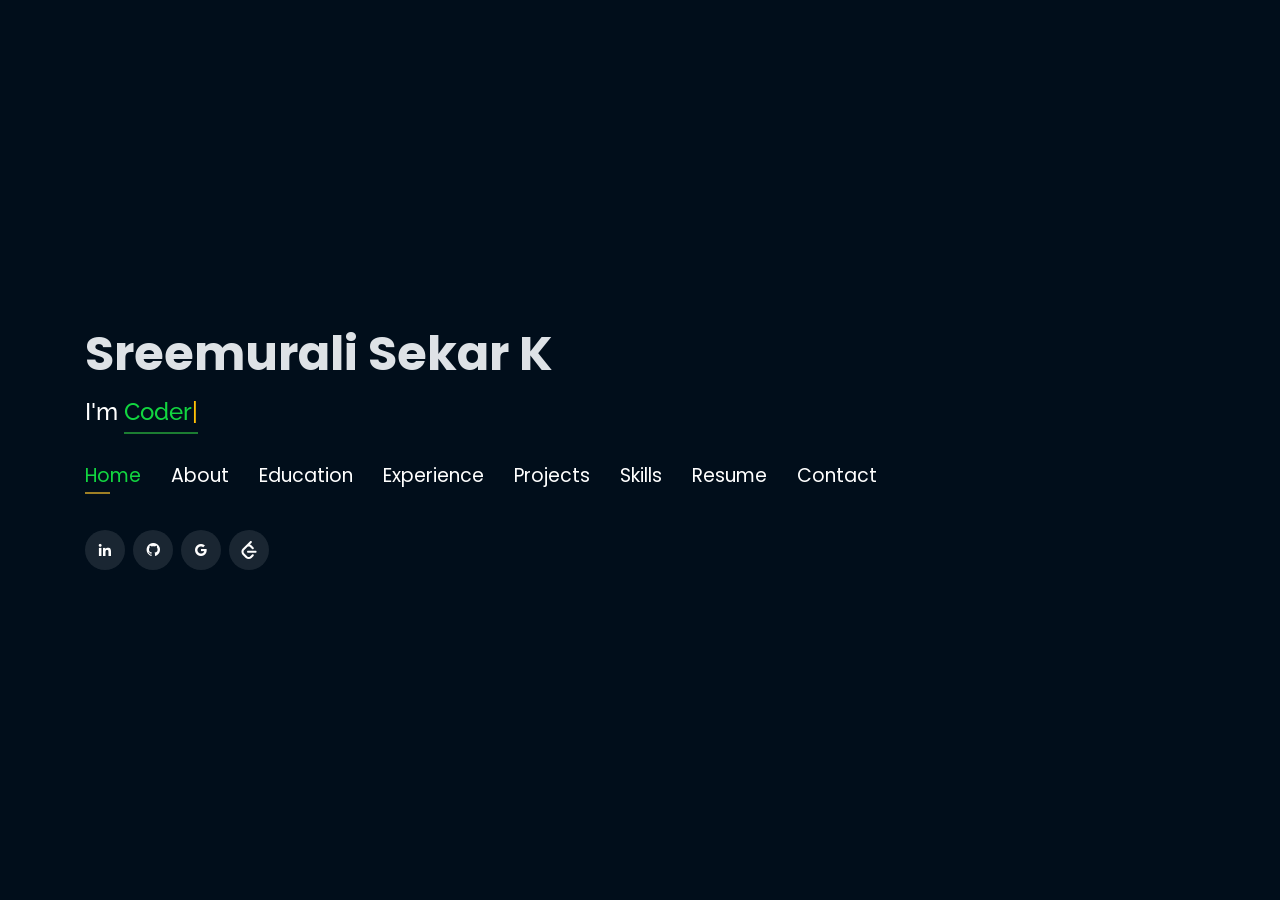
==== commit b66643ab: "Update index.html" ====
--- a/index.html
+++ b/index.html
@@ -13,7 +13,7 @@
   <meta charset="utf-8">
   <meta content="width=device-width, initial-scale=1.0" name="viewport">
 
-  <title>Sreemurali Portfolio</title>
+  <title>Sreemurali Sekar K Portfolio</title>
   <meta content="" name="descriptison">
   <meta content="" name="keywords">
 
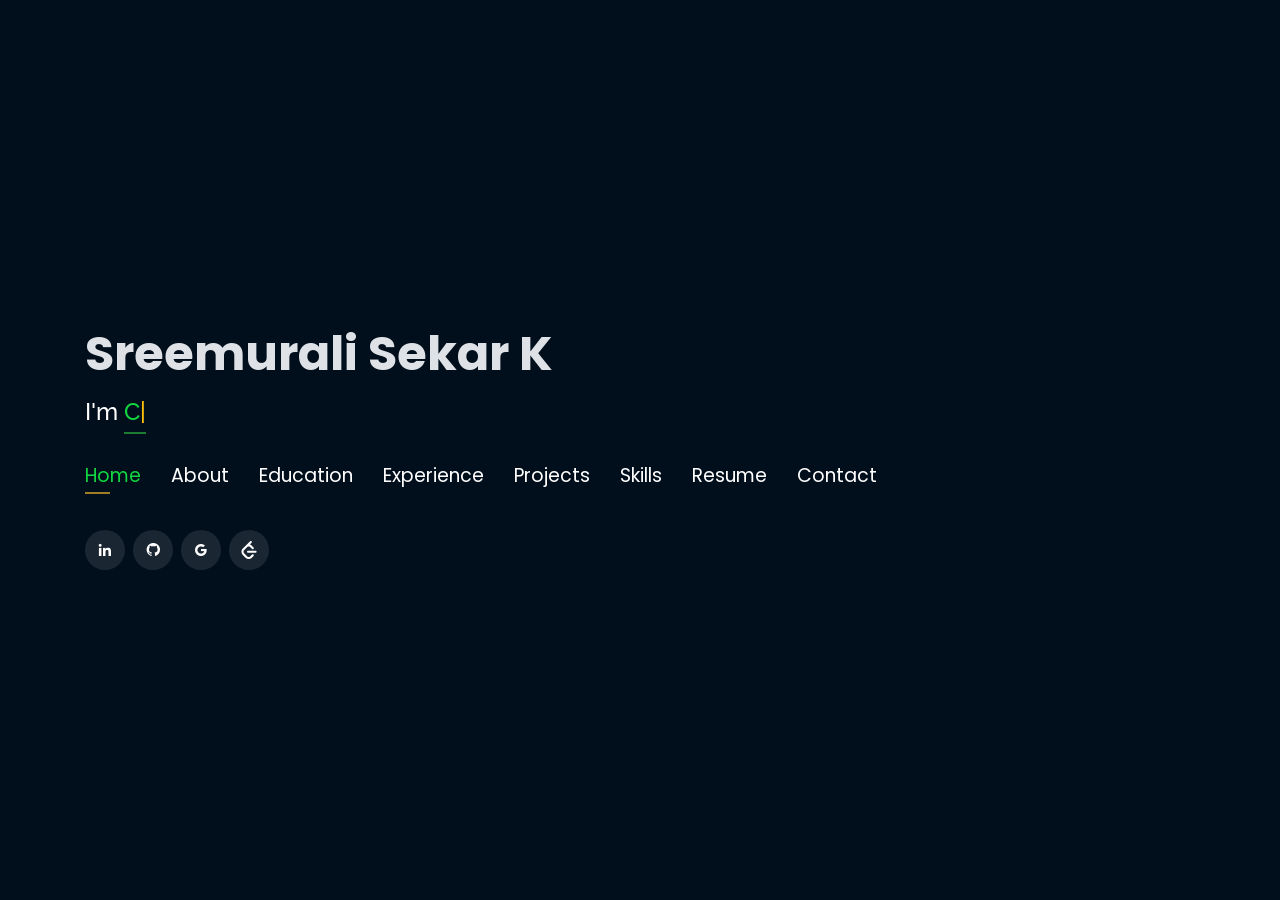
==== commit 38877fa6: "Update index.html" ====
--- a/index.html
+++ b/index.html
@@ -630,8 +630,8 @@
       </div>
       <div class="row">
         <div class="col-md-3 mt-4 mt-md-0 icon-box" data-aos="fade-up" data-aos-delay="100">
-          <a href="https://drive.google.com/file/d/1BxdcF03u-FXUTdmYhS6RGjQsCDsO_Dyl/view?usp=sharing" target="_blank"><div class="icon"><i class="icofont-page"></i></div></a>
-          <h4 class="title"><a href="https://drive.google.com/file/d/1BxdcF03u-FXUTdmYhS6RGjQsCDsO_Dyl/view?usp=sharing" target="_blank">Resume</a></h4>
+          <a href="https://drive.google.com/file/d/1CNrk5DbUynsG7_tjoR5g3T0wA1Gplrmc/view?usp=drive_link" target="_blank"><div class="icon"><i class="icofont-page"></i></div></a>
+          <h4 class="title"><a href="https://drive.google.com/file/d/1CNrk5DbUynsG7_tjoR5g3T0wA1Gplrmc/view?usp=drive_link" target="_blank">Resume</a></h4>
           <p class="description" style="color:#fff;">The link contains downloadable resume</p>
         </div>
         <div class="col-md-3 mt-4 mt-md-0 icon-box" data-aos="fade-up">
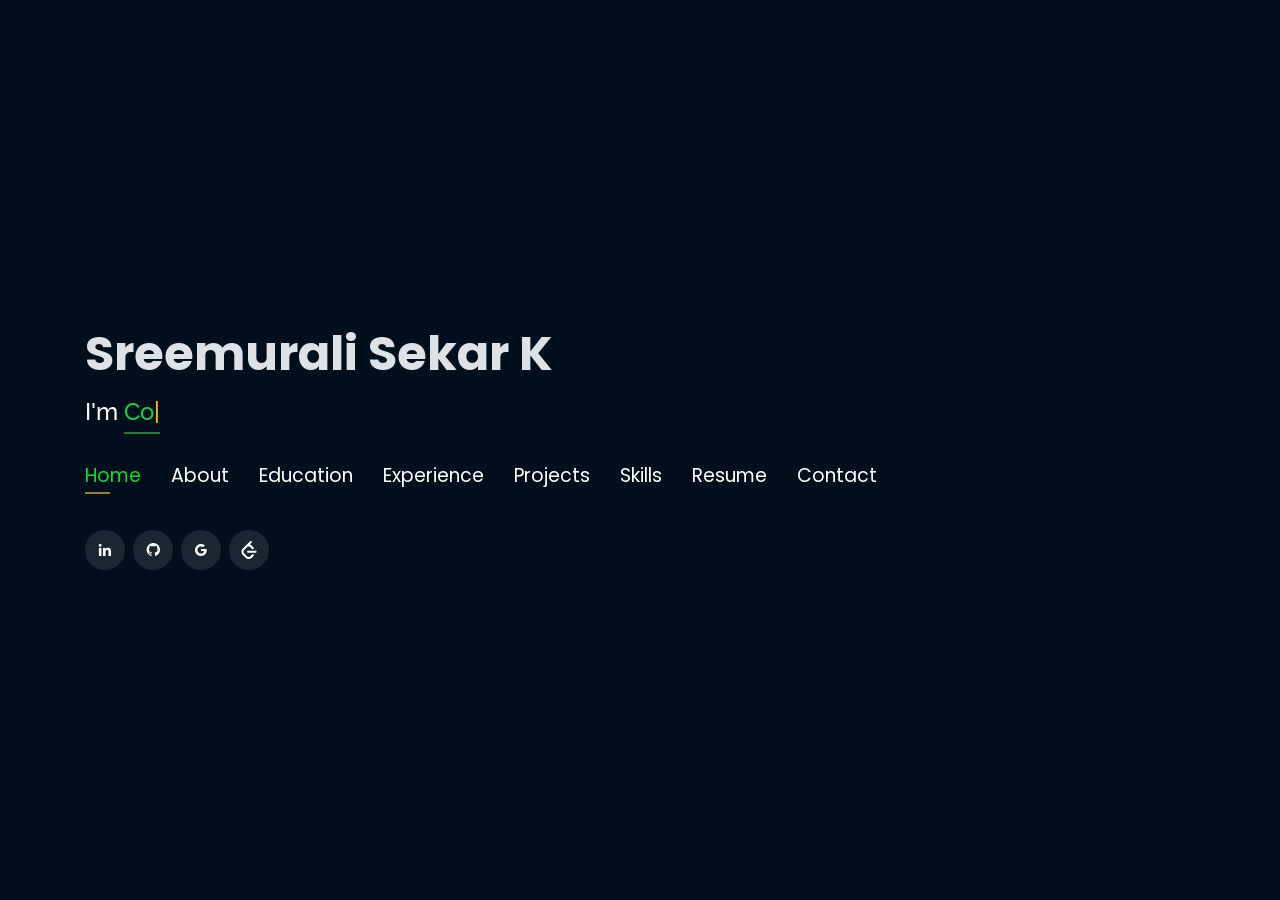
==== commit 55ee5676: "Update index.html" ====
--- a/index.html
+++ b/index.html
@@ -690,7 +690,7 @@
           <div class="info-box">
             <i class="bx bx-phone-call"></i>
             <h3>Contact</h3>
-            <p>+91 9488701033</p>
+            <p>+91 7448810289</p>
           </div>
         </div>
       </div>
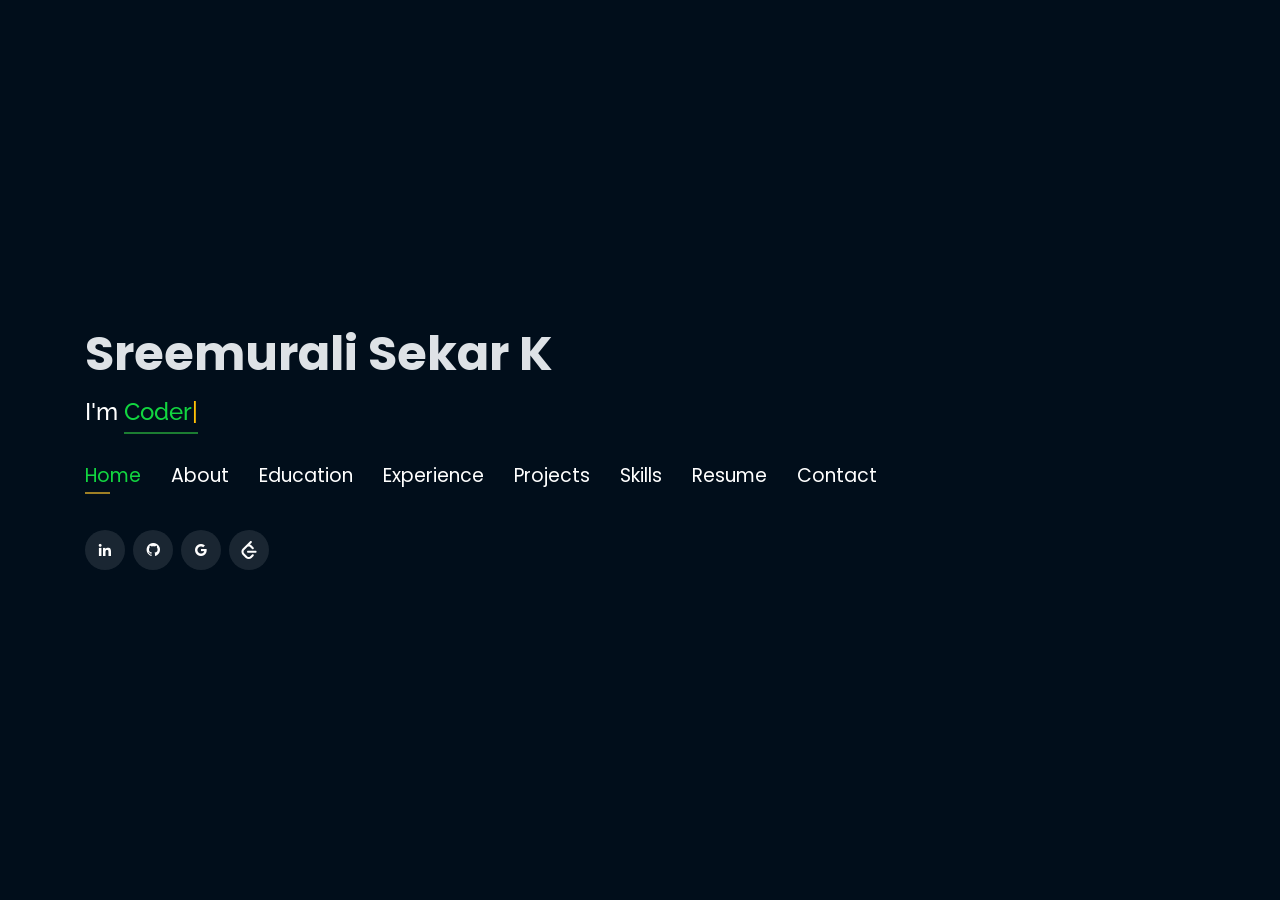
==== commit e4feaf24: "Update index.html" ====
--- a/index.html
+++ b/index.html
@@ -630,8 +630,8 @@
       </div>
       <div class="row">
         <div class="col-md-3 mt-4 mt-md-0 icon-box" data-aos="fade-up" data-aos-delay="100">
-          <a href="https://drive.google.com/file/d/1CNrk5DbUynsG7_tjoR5g3T0wA1Gplrmc/view?usp=drive_link" target="_blank"><div class="icon"><i class="icofont-page"></i></div></a>
-          <h4 class="title"><a href="https://drive.google.com/file/d/1CNrk5DbUynsG7_tjoR5g3T0wA1Gplrmc/view?usp=drive_link" target="_blank">Resume</a></h4>
+          <a href="https://drive.google.com/file/d/1CNrk5DbUynsG7_tjoR5g3T0wA1Gplrmc/view" target="_blank"><div class="icon"><i class="icofont-page"></i></div></a>
+          <h4 class="title"><a href="https://drive.google.com/file/d/1CNrk5DbUynsG7_tjoR5g3T0wA1Gplrmc/view" target="_blank">Resume</a></h4>
           <p class="description" style="color:#fff;">The link contains downloadable resume</p>
         </div>
         <div class="col-md-3 mt-4 mt-md-0 icon-box" data-aos="fade-up">
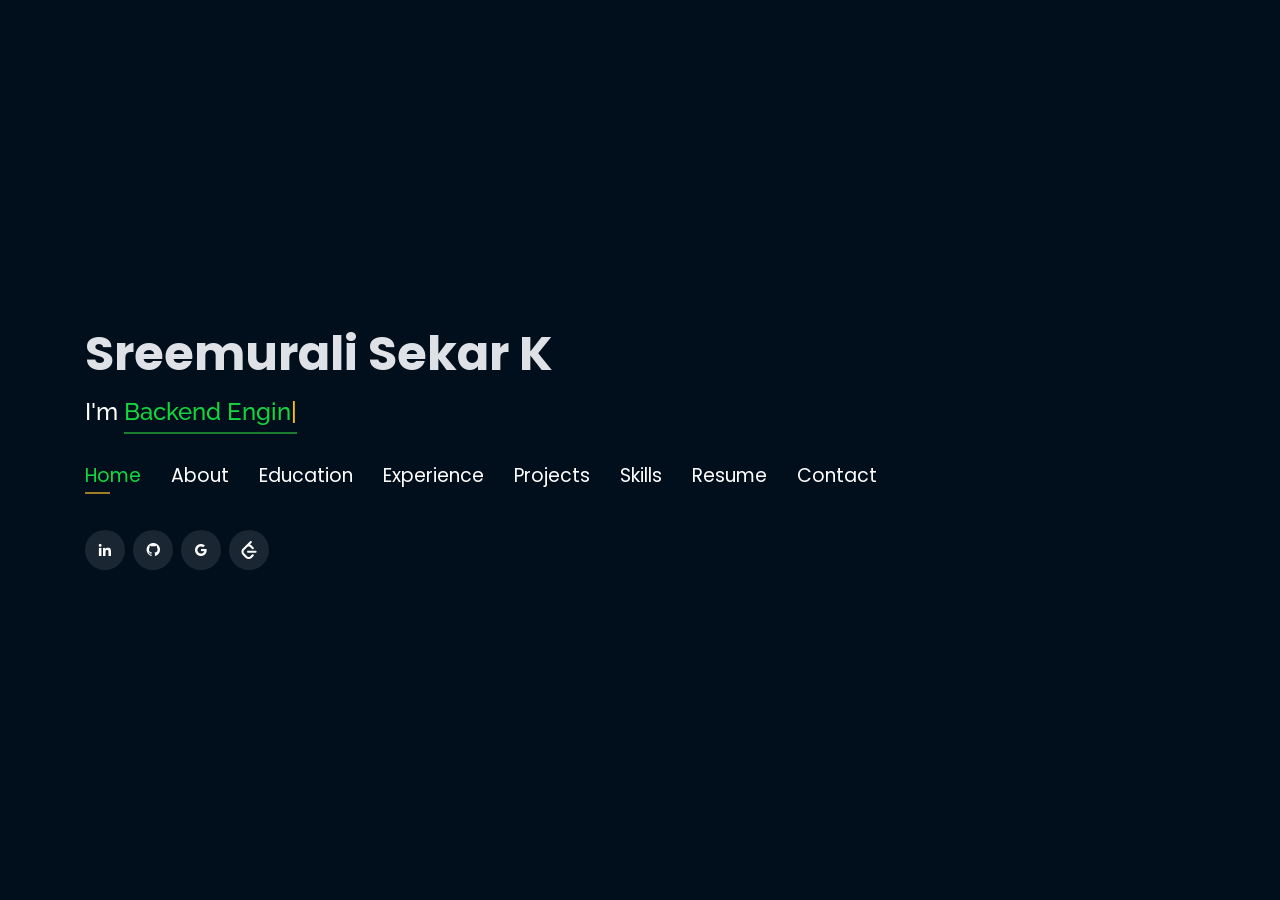
==== commit 73257685: "Add CrewAI project and refresh portfolio Add CrewAI project assets and pages, and comprehensively up" ====
--- a/index.html
+++ b/index.html
@@ -13,9 +13,9 @@
   <meta charset="utf-8">
   <meta content="width=device-width, initial-scale=1.0" name="viewport">
 
-  <title>Sreemurali Sekar K Portfolio</title>
-  <meta content="" name="descriptison">
-  <meta content="" name="keywords">
+  <title>Sreemurali Sekar K - Backend &amp; AI Engineer</title>
+  <meta content="Portfolio of Sreemurali Sekar K - Python Developer, Backend Engineer, and AI Engineer" name="description">
+  <meta content="Python, Django, FastAPI, PostgreSQL, Redis, Docker, AI calling, LLMs, Machine Learning, Data Science" name="keywords">
 
   <!-- Google Fonts -->
   <link href="https://fonts.googleapis.com/css?family=Open+Sans:300,300i,400,400i,600,600i,700,700i|Raleway:300,300i,400,400i,500,500i,600,600i,700,700i|Poppins:300,300i,400,400i,500,500i,600,600i,700,700i" rel="stylesheet">
@@ -74,7 +74,7 @@
 <!--          <li><a href="#projects"> <span>Projects</span></a></li>-->
           <li><a href="#portfolio"> <span>Projects</span></a></li>
           <li><a href="#skills"> <span>Skills</span></a></li>
-          <li><a href="https://drive.google.com/file/d/1BxdcF03u-FXUTdmYhS6RGjQsCDsO_Dyl/view?usp=sharing" target="_blank"> <span>Resume</span></a></li>
+          <li><a href="https://drive.google.com/file/d/1vVtIALtVN6RyAW3nRjCqM5PrO7Rzhwfh/view?usp=sharing" target="_blank"> <span>Resume</span></a></li>
           <!-- <li><a href="#links"> <span>Resume & Links</span></a></li> -->
           <li><a href="#contacts"> <span>Contact</span></a></li>
 
@@ -109,20 +109,18 @@
           <img src="assets/img/Profile.jpg" class="img-fluid" alt="">
         </div>
         <div class="col-lg-8 pt-4 pt-lg-0 content" data-aos="fade-left">
-          <p>A professional with strong expertise in Machine Learning, Data Science, and Python programming. 
-            Passionate about applying ML algorithms, statistical analysis, and generative AI for predictive analytics, NLP, and computer vision. 
-            Motivated to contribute to innovative projects and derive insights from complex data, with a focus on building and applying algorithms to solve real-world industry challenges.
+          <p>Python Developer with 1+ years of professional experience in building scalable backend applications, REST APIs, AI-powered platforms, and data-driven solutions using Python, Django, FastAPI, PostgreSQL, Redis, and Docker. Proven expertise in backend architecture, API development, database design, and AI integration, with hands-on experience delivering enterprise-grade HRMS and voice AI systems.
           </p>
           <div class="row">
             <div class="col-lg-6">
               <ul>
                 <li><i class="icofont-rounded-right"></i> <strong>Birthday:</strong> 29 January 2001</li>
-                <li><i class="icofont-rounded-right"></i> <strong>Phone:</strong> +91 9488701033</li>
+                <li><i class="icofont-rounded-right"></i> <strong>Phone:</strong> +91 7448810289</li>
               </ul>
             </div>
             <div class="col-lg-6">
               <ul>
-                <li><i class="icofont-rounded-right"></i> <strong>City:</strong> Salem, Tamil Nadu</li>
+                <li><i class="icofont-rounded-right"></i> <strong>City:</strong> Chennai, Tamil Nadu</li>
                 <li><i class="icofont-rounded-right"></i> <strong>Email:</strong> sreemuralislm@gmail.com</li>
               </ul>
             </div>
@@ -206,10 +204,11 @@
 
 
             <div class="col-md-4 mt-4 mt-md-0 icon-box" data-aos="fade-up" data-aos-delay="100" style="padding:0px 0px;padding-bottom: 5px;display: inline-block;">
-              <img src="assets/img/education/periyar_university.jpg" class="img-fluid" alt="">
-              <!-- <h4 style="text-align:left;"><a href="https://www.asu.edu/" target="_blank" style="color:#12d640">Arizona State University</a><br> </h4> -->
-              <p style="text-align:left;color:#fff;padding: 5px 10px;"><em>M.Sc in Data Science</em></p>
-              <h5 style="text-align:left;padding: 0px 10px;">July 2022 - May 2024</h5>
+              <img src="assets/img/education/periyar_university.jpg" class="img-fluid" alt="Periyar University Logo">
+              <p style="text-align:left;color:#fff;padding: 5px 10px;"><strong>Master's in Data Science</strong></p>
+              <p style="text-align:left;color:#fff;padding: 0px 10px;margin-bottom: 5px;">Periyar University, Salem</p>
+              <h5 style="text-align:left;padding: 0px 10px;margin-bottom: 5px;">July 2022 - May 2024</h5>
+              <h6 style="text-align:left;color:#12d640;padding: 0px 10px;margin-bottom: 5px;">CGPA: 8.026</h6>
               <h6 style="text-align:left;color:#fff;padding: 0px 10px;">Relevant Coursework</h6>
               <ul style="text-align:left;color:#fff;">
                 <li>OCI Data Science Professional</li>
@@ -218,18 +217,16 @@
               </ul>
             </div>
             <div class="col-md-4 mt-4 mt-md-0 icon-box" data-aos="fade-up" data-aos-delay="100" style="padding:0px 0px;padding-bottom: 5px;display: inline-block;">
-              <img src="assets/img/education/mahendra1.jpg" class="img-fluid" alt="">
-              <!-- <h4 style="text-align:left;"><a href="https://ahduni.edu.in/" target="_blank" style="color:#12d640">Ahmedabad University</a><br> </h4> -->
-              <p style="text-align:left;color:#fff;padding: 5px 10px;"><em>Bachelor of Computer Applications.</em></p>
-              <h5 style="text-align:left;padding: 0px 10px;">July 2018 - May 2021</h5>
+              <img src="assets/img/education/mahendra1.jpg" class="img-fluid" alt="Mahendra Arts and Science College Logo">
+              <p style="text-align:left;color:#fff;padding: 5px 10px;"><strong>Bachelor of Computer Application</strong></p>
+              <p style="text-align:left;color:#fff;padding: 0px 10px;margin-bottom: 5px;">Mahendra Arts &amp; Science College, Namakkal</p>
+              <h5 style="text-align:left;padding: 0px 10px;margin-bottom: 5px;">July 2018 - May 2021</h5>
+              <h6 style="text-align:left;color:#12d640;padding: 0px 10px;margin-bottom: 5px;">CGPA: 6.4</h6>
               <h6 style="text-align:left;color:#fff;padding: 0px 10px;">Relevant Coursework</h6>
               <ul style="text-align:left;color:#fff;">
-                <!-- <li>Data Structures &amp; Algorithms</li> -->
                 <li>Database Management Systems</li>
-                <!-- <li>Operating Systems</li> -->
                 <li>Algorithms &amp; Optimization for Big Data</li>
-                <li>intermediate Python</li>
-                <!-- <li>Computer Vision</li> -->
+                <li>Intermediate Python</li>
               </ul>
             </div>
           </div>
@@ -243,26 +240,161 @@
         <h2>Online Certification</h2>
       </div>
 
-      <div class="row portfolio-container" style="position: relative; height: 437.75px;">
-
-         <div class="col-lg-4 col-md-6 portfolio-item filter-app" style="position: absolute; left: 0px; top: 0px;">
-          <div class="portfolio-wrap">
-            <img src="assets/img/certification/dcs.png" class="img-fluid" alt="">
-            <div class="portfolio-info">
-              <h4>intermediate Python</h4>
+      <style>
+        .certification-grid .portfolio-wrap {
+          height: 160px;
+          background: #fff;
+          display: flex;
+          align-items: center;
+          justify-content: center;
+          border: 1px solid rgba(255, 255, 255, 0.1);
+        }
+        .certification-grid .portfolio-wrap img {
+          max-height: 100%;
+          max-width: 100%;
+          object-fit: contain;
+          padding: 15px;
+        }
+      </style>
+      <div class="row certification-grid">
+
+        <div class="col-lg-4 col-md-6 mb-4">
+          <div class="portfolio-wrap">
+            <img src="assets/img/certification/oci.jpg" class="img-fluid" alt="Oracle Certified GenAI Professional">
+            <div class="portfolio-info">
+              <h4>Oracle Certified GenAI Professional</h4>
+              <div class="portfolio-links">
+                <a href="https://education.oracle.com/" target="_blank" title="Certificate"><i class="bx bx-link"></i></a>
+              </div>
+            </div>
+          </div>
+        </div>
+
+        <div class="col-lg-4 col-md-6 mb-4">
+          <div class="portfolio-wrap">
+            <img src="assets/img/certification/oci.jpg" class="img-fluid" alt="Oracle Certified Data Science Professional">
+            <div class="portfolio-info">
+              <h4>Oracle Certified Data Science Professional</h4>
+              <div class="portfolio-links">
+                <a href="https://catalog-education.oracle.com/pls/certview/sharebadge?id=DA6FCED54F49D825C5E3F7F4F7D39C26E8D581D1B92451F600364DCA9B84180A" target="_blank" title="Certificate"><i class="bx bx-link"></i></a>
+              </div>
+            </div>
+          </div>
+        </div>
+
+        <div class="col-lg-4 col-md-6 mb-4">
+          <div class="portfolio-wrap">
+            <img src="assets/img/certification/oci.jpg" class="img-fluid" alt="Oracle Certified Machine Learning Associate">
+            <div class="portfolio-info">
+              <h4>Oracle Certified Machine Learning Associate</h4>
+              <div class="portfolio-links">
+                <a href="https://education.oracle.com/" target="_blank" title="Certificate"><i class="bx bx-link"></i></a>
+              </div>
+            </div>
+          </div>
+        </div>
+
+        <div class="col-lg-4 col-md-6 mb-4">
+          <div class="portfolio-wrap">
+            <img src="assets/img/certification/ibm.jpg" class="img-fluid" alt="IBM AI Engineer">
+            <div class="portfolio-info">
+              <h4>IBM AI Engineer</h4>
+              <div class="portfolio-links">
+                <a href="https://www.coursera.org/account/accomplishments/specialization/certificate/BQZL2NDMCRJE" target="_blank" title="Certificate"><i class="bx bx-link"></i></a>
+              </div>
+            </div>
+          </div>
+        </div>
+
+        <div class="col-lg-4 col-md-6 mb-4">
+          <div class="portfolio-wrap">
+            <img src="assets/img/certification/dai.jpg" class="img-fluid" alt="NLP in TensorFlow">
+            <div class="portfolio-info">
+              <h4>Natural Language Processing in TensorFlow</h4>
+              <div class="portfolio-links">
+                <a href="https://www.coursera.org/account/accomplishments/certificate/7YC24Y93VPYQ" target="_blank" title="Certificate"><i class="bx bx-link"></i></a>
+              </div>
+            </div>
+          </div>
+        </div>
+
+        <div class="col-lg-4 col-md-6 mb-4">
+          <div class="portfolio-wrap">
+            <img src="assets/img/certification/nptel.jpeg" class="img-fluid" alt="Data Science for Engineers">
+            <div class="portfolio-info">
+              <h4>Data Science for Engineers</h4>
+              <div class="portfolio-links">
+                <a href="https://archive.nptel.ac.in/noc/Ecertificate/?q=NPTEL23CS17S3554076203118518" target="_blank" title="Certificate"><i class="bx bx-link"></i></a>
+              </div>
+            </div>
+          </div>
+        </div>
+
+        <div class="col-lg-4 col-md-6 mb-4">
+          <div class="portfolio-wrap">
+            <img src="assets/img/certification/nvidia.png" class="img-fluid" alt="Fundamentals of Deep Learning">
+            <div class="portfolio-info">
+              <h4>Workshop/Fundamentals of Deep Learning</h4>
+              <div class="portfolio-links">
+                <a href="https://learn.nvidia.com/certificates?id=79035a668e7642c7894657fb0df5389e" target="_blank" title="Certificate"><i class="bx bx-link"></i></a>
+              </div>
+            </div>
+          </div>
+        </div>
+
+        <div class="col-lg-4 col-md-6 mb-4">
+          <div class="portfolio-wrap">
+            <img src="assets/img/certification/ibm.jpg" class="img-fluid" alt="Deep Learning TensorFlow">
+            <div class="portfolio-info">
+              <h4>Building Deep Learning Models with TensorFlow</h4>
+              <div class="portfolio-links">
+                <a href="https://www.coursera.org/account/accomplishments/certificate/8CCGP86ZAZZ6" target="_blank" title="Certificate"><i class="bx bx-link"></i></a>
+              </div>
+            </div>
+          </div>
+        </div>
+
+        <div class="col-lg-4 col-md-6 mb-4">
+          <div class="portfolio-wrap">
+            <img src="assets/img/certification/ibm.jpg" class="img-fluid" alt="Machine Learning Offered by IBM">
+            <div class="portfolio-info">
+              <h4>Machine Learning with Python Offered by IBM</h4>
+              <div class="portfolio-links">
+                <a href="https://www.coursera.org/account/accomplishments/verify/4NX8HC3DNTRH" target="_blank" title="Certificate"><i class="bx bx-link"></i></a>
+              </div>
+            </div>
+          </div>
+        </div>
+
+        <div class="col-lg-4 col-md-6 mb-4">
+          <div class="portfolio-wrap">
+            <img src="assets/img/certification/dcs.png" class="img-fluid" alt="Intermediate Python">
+            <div class="portfolio-info">
+              <h4>Intermediate Python</h4>
               <div class="portfolio-links">
                 <a href="https://www.datacamp.com/completed/statement-of-accomplishment/course/65f6d0edbca4acebca52ccfe5556bba0002d63b4" target="_blank" title="Certificate"><i class="bx bx-link"></i></a>
               </div>
             </div>
-           </div>
-          </div>
-
-        <div class="col-lg-4 col-md-6 portfolio-item filter-app" style="position: absolute; left: 370px; top: 0px;">
-          <div class="portfolio-wrap">
-            <img src="assets/img/certification/icl.png" class="img-fluid" alt="">
-            <div class="portfolio-info">
-              <h4>Mathematics for Machine Learning: Linear Algebra
-              </h4>
+          </div>
+        </div>
+
+        <div class="col-lg-4 col-md-6 mb-4">
+          <div class="portfolio-wrap">
+            <img src="assets/img/certification/dcs.png" class="img-fluid" alt="Intermediate SQL Queries">
+            <div class="portfolio-info">
+              <h4>Intermediate SQL Queries</h4>
+              <div class="portfolio-links">
+                <a href="https://www.datacamp.com/completed/statement-of-accomplishment/course/36380caa75382fc722652167ee1d441135c5a921" target="_blank" title="Certificate"><i class="bx bx-link"></i></a>
+              </div>
+            </div>
+          </div>
+        </div>
+
+        <div class="col-lg-4 col-md-6 mb-4">
+          <div class="portfolio-wrap">
+            <img src="assets/img/certification/icl.png" class="img-fluid" alt="Linear Algebra">
+            <div class="portfolio-info">
+              <h4>Mathematics for Machine Learning: Linear Algebra</h4>
               <div class="portfolio-links">
                 <a href="https://www.coursera.org/account/accomplishments/certificate/JSHGLSYSXW8V" target="_blank" title="Certificate"><i class="bx bx-link"></i></a>
               </div>
@@ -270,140 +402,17 @@
           </div>
         </div>
 
-        <div class="col-lg-4 col-md-6 portfolio-item filter-app" style="position: absolute; left: 740px; top: 0px;">
-          <div class="portfolio-wrap">
-            <img src="assets/img/certification/icl.png" class="img-fluid" alt="">
-            <div class="portfolio-info">
-              <h4>Mathematics for Machine Learning: Multivariate
-                Calculus
-                </h4>
+        <div class="col-lg-4 col-md-6 mb-4">
+          <div class="portfolio-wrap">
+            <img src="assets/img/certification/icl.png" class="img-fluid" alt="Multivariate Calculus">
+            <div class="portfolio-info">
+              <h4>Mathematics for Machine Learning: Multivariate Calculus</h4>
               <div class="portfolio-links">
                 <a href="https://www.coursera.org/account/accomplishments/certificate/VLL6G8HUYR6K" target="_blank" title="Certificate"><i class="bx bx-link"></i></a>
               </div>
             </div>
           </div>
         </div>
-
-        <div class="col-lg-4 col-md-6 portfolio-item filter-project" style="position: absolute; left: 0px; top: 218.875px;">
-          <div class="portfolio-wrap">
-            <img src="assets/img/certification/dai.jpg" class="img-fluid" alt="">
-            <div class="portfolio-info">
-              <h4>Natural Language Processing in TensorFlow</h4>
-              <div class="portfolio-links">
-                <a href="https://www.coursera.org/account/accomplishments/certificate/7YC24Y93VPYQ" target="_blank" title="Certificate"><i class="bx bx-link"></i></a>
-              </div>
-            </div>
-          </div>
-        </div>
-
-        <div class="col-lg-4 col-md-6 portfolio-item filter-project" style="position: absolute; left: 370px; top: 218.875px;">
-          <div class="portfolio-wrap">
-            <img src="assets/img/certification/dcs.png" class="img-fluid" alt="">
-            <div class="portfolio-info">
-              <h4>intermediate SQL Queries</h4>
-              <div class="portfolio-links">
-                <a href="https://www.datacamp.com/completed/statement-of-accomplishment/course/36380caa75382fc722652167ee1d441135c5a921" target="_blank" title="Certificate"><i class="bx bx-link"></i></a>
-              </div>
-            </div>
-          </div>
-        </div>
-
-        <div class="col-lg-4 col-md-6 portfolio-item filter-project" style="position: absolute; left: 370px; top: 218.875px;">
-          <div class="portfolio-wrap">
-            <img src="assets/img/certification/ibm.jpg" class="img-fluid" alt="">
-            <div class="portfolio-info">
-              <h4>IBM AI Engineering</h4>
-              <div class="portfolio-links">
-                <a href="https://www.coursera.org/account/accomplishments/specialization/certificate/BQZL2NDMCRJE" target="_blank" title="Certificate"><i class="bx bx-link"></i></a>
-              </div>
-            </div>
-          </div>
-        </div>
-
-        <div class="col-lg-4 col-md-6 portfolio-item filter-project" style="position: absolute; left: 370px; top: 218.875px;">
-          <div class="portfolio-wrap">
-            <img src="assets/img/certification/nptel.jpeg" class="img-fluid" alt="">
-            <div class="portfolio-info">
-              <h4>Data Science for Engineers</h4>
-              <div class="portfolio-links">
-                <a href="https://archive.nptel.ac.in/noc/Ecertificate/?q=NPTEL23CS17S3554076203118518" target="_blank" title="Certificate"><i class="bx bx-link"></i></a>
-              </div>
-            </div>
-          </div>
-        </div>
-
-        <div class="col-lg-4 col-md-6 portfolio-item filter-project" style="position: absolute; left: 370px; top: 218.875px;">
-          <div class="portfolio-wrap">
-            <img src="assets/img/certification/it.jpeg" class="img-fluid" alt="">
-            <div class="portfolio-info">
-              <h4>Advanced Excel</h4>
-              <div class="portfolio-links">
-                <a href="https://trainings.internshala.com/verify-certificate/?certificate_number=1zry0muv1uu" target="_blank" title="Certificate"><i class="bx bx-link"></i></a>
-              </div>
-            </div>
-          </div>
-        </div>
-
-        <div class="col-lg-4 col-md-6 portfolio-item filter-project" style="position: absolute; left: 370px; top: 218.875px;">
-          <div class="portfolio-wrap">
-            <img src="assets/img/certification/oci.jpg" class="img-fluid" alt="">
-            <div class="portfolio-info">
-              <h4>Oracle Cloud Infrastructure 2023 Certified Data Science Professional</h4>
-              <div class="portfolio-links">
-                <a href="https://catalog-education.oracle.com/pls/certview/sharebadge?id=DA6FCED54F49D825C5E3F7F4F7D39C26E8D581D1B92451F600364DCA9B84180A" target="_blank" title="Certificate"><i class="bx bx-link"></i></a>
-              </div>
-            </div>
-          </div>
-        </div>
-
-        <div class="col-lg-4 col-md-6 portfolio-item filter-project" style="position: absolute; left: 370px; top: 218.875px;">
-          <div class="portfolio-wrap">
-            <img src="assets/img/certification/ibm.jpg" class="img-fluid" alt="">
-            <div class="portfolio-info">
-              <h4>Building Deep Learning Models with TensorFlow</h4>
-              <div class="portfolio-links">
-                <a href="https://www.coursera.org/account/accomplishments/certificate/8CCGP86ZAZZ6" target="_blank" title="Certificate"><i class="bx bx-link"></i></a>
-              </div>
-            </div>
-          </div>
-        </div>
-
-        <div class="col-lg-4 col-md-6 portfolio-item filter-project" style="position: absolute; left: 370px; top: 218.875px;">
-          <div class="portfolio-wrap">
-            <img src="assets/img/certification/git.jpg" class="img-fluid" alt="">
-            <div class="portfolio-info">
-              <h4>Write Professional Emails in English</h4>
-              <div class="portfolio-links">
-                <a href="https://www.coursera.org/account/accomplishments/verify/GE86PWZ4VZQT" target="_blank" title="Certificate"><i class="bx bx-link"></i></a>
-              </div>
-            </div>
-          </div>
-        </div>
-
-        <div class="col-lg-4 col-md-6 portfolio-item filter-project" style="position: absolute; left: 370px; top: 218.875px;">
-          <div class="portfolio-wrap">
-            <img src="assets/img/certification/ibm.jpg" class="img-fluid" alt="">
-            <div class="portfolio-info">
-              <h4>Machine Learning with Python Offered by IBM</h4>
-              <div class="portfolio-links">
-                <a href="https://www.coursera.org/account/accomplishments/verify/4NX8HC3DNTRH" target="_blank" title="Certificate"><i class="bx bx-link"></i></a>
-              </div>
-            </div>
-          </div>
-        </div>
-
-        <div class="col-lg-4 col-md-6 portfolio-item filter-project" style="position: absolute; left: 370px; top: 218.875px;">
-          <div class="portfolio-wrap">
-            <img src="assets/img/certification/nvidia.png" class="img-fluid" alt="">
-            <div class="portfolio-info">
-              <h4>Workshop/Fundamentals of Deep Learning</h4>
-              <div class="portfolio-links">
-                <a href="https://learn.nvidia.com/certificates?id=79035a668e7642c7894657fb0df5389e" target="_blank" title="Certificate"><i class="bx bx-link"></i></a>
-              </div>
-            </div>
-          </div>
-        </div>
-
 
       </div>
     </div>
@@ -424,23 +433,34 @@
       <div class="row">
           <div class="col-lg-12" data-aos="fade-up">
               <div class="col-md-12 mt-4 mt-md-0 icon-box" data-aos="fade-up" data-aos-delay="100">
-                <h4 style="text-align:left;"><a href="https://www.bostonindia.in/default.aspx" style="color:#12d640">Boston IT Solutions (India) Pvt.Ltd.</a><br> </h4>
-                <h5 style="text-align:left;">January 2024 - May 2024</h5>
-                <p style="text-align:left;color:#fff"><em>AI/ML Intern</em></p>
+                <h4 style="text-align:left;"><a href="https://thaagam.org/" target="_blank" style="color:#12d640">Thaagam Foundation</a><br> </h4>
+                <h5 style="text-align:left;">June 2025 - Present</h5>
+                <p style="text-align:left;color:#fff"><em>Python Developer (AI)</em></p>
                 <ul style="text-align:left;">
-                  <li>Developed a FastAPI endpoint integrating Gemini Pro and Vision Pro for advanced image processing and PDF chat capabilities.</li>
-                  <li>Enabled seamless QA functionalities, enhancing user interaction and support.</li>
-                  <li>Demonstrated practical AI implementation to significantly improve overall user experience.</li>
+                  <li><strong>AI Calling Platform:</strong> Developed an AI-powered voice calling platform using Django, LiveKit, Asterisk, WebRTC, and Google Gemini, enabling real-time conversational AI, SIP telephony, multilingual speech-to-text, batch calling, credit-based billing, and automated WhatsApp/email follow-ups with multi-tenant support.</li>
+                  <li>Designed and implemented a scalable backend architecture using WebSockets, Celery, Redis, PostgreSQL, and Docker, powering intelligent voice agents, real-time dashboards, and automated customer communication workflows at scale.</li>
+                  <li><strong>HRMS Platform:</strong> Built a scalable full-stack HRMS solution using Django, DRF, PostgreSQL, and FaceNet (PyTorch), featuring AI-driven biometric attendance, modular performance management, automated payroll processing, and secure JWT-based authentication.</li>
                 </ul>
               </div>
               <div class="col-md-12 mt-4 mt-md-0 icon-box" data-aos="fade-up" data-aos-delay="100">
-                <h4 style="text-align:left;"><a href="https://www.smardtv.com/" style="color:#12d640">Smardtv Global Technology Pvt.Ltd.</a><br> </h4>
-                <h5 style="text-align:left;">May 2023 - July 2023</h5>
+                <h4 style="text-align:left;"><a href="https://www.bostonindia.in/default.aspx" target="_blank" style="color:#12d640">Boston IT Solutions</a><br> </h4>
+                <h5 style="text-align:left;">February 2024 - May 2024</h5>
+                <p style="text-align:left;color:#fff"><em>Data Science Intern</em></p>
+                <ul style="text-align:left;">
+                  <li>Developed and deployed a multilingual chatbot using large language models (LLMs), improving customer engagement and reducing query handling time by 35%.</li>
+                  <li>Engineered a document detail extraction system using zero-shot learning techniques, streamlining workflows and improving document analysis accuracy by 40%.</li>
+                  <li>Built and fine-tuned a language translation model for English–Malay conversion, enhancing translation efficiency and output quality by 25%.</li>
+                  <li>Utilized Python, Django, and Hugging Face Transformers for model development, fine-tuning, and deployment.</li>
+                </ul>
+              </div>
+              <div class="col-md-12 mt-4 mt-md-0 icon-box" data-aos="fade-up" data-aos-delay="100">
+                <h4 style="text-align:left;"><a href="https://www.smardtv.com/" target="_blank" style="color:#12d640">SmardTV Technologies</a><br> </h4>
+                <h5 style="text-align:left;">July 2023</h5>
                 <p style="text-align:left;color:#fff"><em>Python Developer Intern</em></p>
                 <ul style="text-align:left;">
-                  <li>Documented and coded server‑less web application for the hotel industry and designed REST API using Flask‑based JWT authentication.</li>
-                  <li>Redeveloped an existing system to support customer account management, scheduling, and time tracking; enabled dynamic API calls with the help of Amazon API Gateway, AWS Lambda, and DynamoDB.</li>
-                  <li>Developed and deployed an internal database tool for the Customer Service Center, which streamlined data access and reduced query response times by 40%. Engineered the tool to efficiently retrieve, analyze, and update customer data, increasing the issue resolution rate by 30%.</li>
+                  <li>Developed and deployed an internal database management tool for the Customer Service Centre, streamlining data access and reducing query response time by 40%.</li>
+                  <li>Engineered a robust data management system to enable efficient customer data retrieval, analysis, and updates, resulting in a 30% improvement in issue resolution rate.</li>
+                  <li>Built backend workflows using Python, Django, and SQL to support reliable data processing and customer service operations.</li>
                 </ul>
               </div>
           </div>
@@ -473,13 +493,36 @@
       <div class="row portfolio-container">
 
         <div class="col-lg-4 col-md-6 portfolio-item filter-app">
-          <center><h4>AI-Quiz Test</h4></center>
-          <div class="portfolio-wrap">
-            <img src="assets/img/project/gan.jpg" class="img-fluid" alt="">
-            <div class="portfolio-info">
-              
-              <div class="portfolio-links">
-                <a href="projects/AI-Quiz.html" data-gall="portfolioDetailsGallery" data-vbtype="iframe" class="venobox" title="Project Details"><i class="bx bx-info-circle"></i></a>
+          <center><h4>Quizify: AI-Powered Assessments</h4></center>
+          <div class="portfolio-wrap">
+            <img src="assets/img/project/gan.jpg" class="img-fluid" alt="Quizify Assessment Tool">
+            <div class="portfolio-info">
+              <div class="portfolio-links">
+                <a href="projects/quizify.html" data-gall="portfolioDetailsGallery" data-vbtype="iframe" class="venobox" title="Project Details"><i class="bx bx-info-circle"></i></a>
+              </div>
+            </div>
+          </div>
+        </div>
+
+        <div class="col-lg-4 col-md-6 portfolio-item filter-app">
+          <center><h4>Crew AI: Smart Scheduling</h4></center>
+          <div class="portfolio-wrap">
+            <img src="assets/img/project/crewai.png" class="img-fluid" alt="Crew AI Task Prioritization & Scheduling">
+            <div class="portfolio-info">
+              <div class="portfolio-links">
+                <a href="projects/crewai.html" data-gall="portfolioDetailsGallery" data-vbtype="iframe" class="venobox" title="Project Details"><i class="bx bx-info-circle"></i></a>
+              </div>
+            </div>
+          </div>
+        </div>
+
+        <div class="col-lg-4 col-md-6 portfolio-item filter-project">
+          <center><h4>Deepfake Face Detection</h4></center>
+          <div class="portfolio-wrap">
+            <img src="assets/img/project/ml.jpg" class="img-fluid" alt="Deepfake Face Detection">
+            <div class="portfolio-info">
+              <div class="portfolio-links">
+                <a href="projects/deep.html" data-gall="portfolioDetailsGallery" data-vbtype="iframe" class="venobox" title="Project Details"><i class="bx bx-info-circle"></i></a>
               </div>
             </div>
           </div>
@@ -488,9 +531,8 @@
         <div class="col-lg-4 col-md-6 portfolio-item filter-app">
           <center><h4>AI-Vista Pro</h4></center>
           <div class="portfolio-wrap">
-            <img src="assets/img/project/resume.jpg" class="img-fluid" alt="">
-            <div class="portfolio-info">
-              
+            <img src="assets/img/project/resume.jpg" class="img-fluid" alt="AI-Vista Pro">
+            <div class="portfolio-info">
               <div class="portfolio-links">
                 <a href="projects/AI-Vista.html" data-gall="portfolioDetailsGallery" data-vbtype="iframe" class="venobox" title="Project Details"><i class="bx bx-info-circle"></i></a>
               </div>
@@ -501,9 +543,8 @@
         <div class="col-lg-4 col-md-6 portfolio-item filter-app">
           <center><h4>Legal Mind</h4></center>
           <div class="portfolio-wrap">
-            <img src="assets/img/project/recommender.jpg" class="img-fluid" alt="">
-            <div class="portfolio-info">
-              
+            <img src="assets/img/project/recommender.jpg" class="img-fluid" alt="Legal Mind">
+            <div class="portfolio-info">
               <div class="portfolio-links">
                 <a href="projects/legal.html" data-gall="portfolioDetailsGallery" data-vbtype="iframe" class="venobox" title="Project Details"><i class="bx bx-info-circle"></i></a>
               </div>
@@ -514,9 +555,8 @@
         <div class="col-lg-4 col-md-6 portfolio-item filter-app">
           <center><h4>Lesson Planner</h4></center>
           <div class="portfolio-wrap">
-            <img src="assets/img/project/vdg.jpg" class="img-fluid" alt="">
-            <div class="portfolio-info">
-              
+            <img src="assets/img/project/vdg.jpg" class="img-fluid" alt="Lesson Planner">
+            <div class="portfolio-info">
               <div class="portfolio-links">
                 <a href="projects/lesson.html" data-gall="portfolioDetailsGallery" data-vbtype="iframe" class="venobox" title="Project Details"><i class="bx bx-info-circle"></i></a>
               </div>
@@ -525,39 +565,24 @@
         </div>
 
         <div class="col-lg-4 col-md-6 portfolio-item filter-project">
-          <!-- <br> -->
           <center><h4>Data Retrieval Using Python</h4></center>
           <div class="portfolio-wrap">
-            <img src="assets/img/project/todo.jpg" class="img-fluid" alt="">
-            <div class="portfolio-info">
-              <h4>Data Retrieval Tool Using Python</h4>
+            <img src="assets/img/project/todo.jpg" class="img-fluid" alt="Data Retrieval Tool">
+            <div class="portfolio-info">
               <div class="portfolio-links">
                 <a href="projects/data.html" data-gall="portfolioDetailsGallery" data-vbtype="iframe" class="venobox" title="Project Details"><i class="bx bx-info-circle"></i></a>
               </div>
             </div>
           </div>
         </div>
-
 
         <div class="col-lg-4 col-md-6 portfolio-item filter-project">
           <center><h4>Video Description Generator</h4></center>
           <div class="portfolio-wrap">
-            <img src="assets/img/project/vdg.jpg" class="img-fluid" alt="">
+            <img src="assets/img/project/vdg.jpg" class="img-fluid" alt="Video Description Generator">
             <div class="portfolio-info">
               <div class="portfolio-links">
                 <a href="projects/vdg.html" data-gall="portfolioDetailsGallery" data-vbtype="iframe" class="venobox" title="Project Details"><i class="bx bx-info-circle"></i></a>
-              </div>
-            </div>
-          </div>
-        </div>
-
-        <div class="col-lg-4 col-md-6 portfolio-item filter-app">
-          <center><h4>Deepfake Detection using GAN</h4></center>
-          <div class="portfolio-wrap">
-            <img src="assets/img/project/ml.jpg" class="img-fluid" alt="">
-            <div class="portfolio-info">
-              <div class="portfolio-links">
-                <a href="projects/deep.html" data-gall="portfolioDetailsGallery" data-vbtype="iframe" class="venobox" title="Project Details"><i class="bx bx-info-circle"></i></a>
               </div>
             </div>
           </div>
@@ -577,41 +602,45 @@
     <div class="container">
       <div class="section-title">
         <h2>Skills</h2>
-      </div>
-      <div class="row">
+      </div>      <div class="row">
         <div class="col-lg-12" data-aos="fade-up">
           <div class="col-md-12 mt-4 mt-md-0 icon-box" data-aos="fade-up" data-aos-delay="100" style="background:#fff">
-            <h4 style="text-align:left;color:#09203a">Languages and Databases</h4>
+            <h4 style="text-align:left;color:#09203a">Languages &amp; Databases</h4>
                 <p style="text-align:left;">
-                  <img src="https://www.vectorlogo.zone/logos/python/python-horizontal.svg" alt="vectorlogo.zone" height="50" width="150">
-                  <img src="https://www.vectorlogo.zone/logos/w3_html5/w3_html5-ar21.svg" alt="vectorlogo.zone">
-                  <img src="https://upload.wikimedia.org/wikipedia/commons/d/d5/CSS3_logo_and_wordmark.svg" alt="upload.wikimedia.org" height="60" width="90">
-                  <img src="https://www.vectorlogo.zone/logos/mysql/mysql-horizontal.svg" alt="vectorlogo.zone" height="70" width="130">
-                  <img src="https://www.vectorlogo.zone/logos/mongodb/mongodb-ar21.svg" alt="vectorlogo.zone" height="80" width="150">
-
+                  <img src="https://www.vectorlogo.zone/logos/python/python-horizontal.svg" alt="Python Logo" height="50" width="150">
+                  <img src="https://www.vectorlogo.zone/logos/postgresql/postgresql-horizontal.svg" alt="PostgreSQL Logo" height="60" width="150">
+                  <img src="https://www.vectorlogo.zone/logos/mongodb/mongodb-ar21.svg" alt="MongoDB Logo" height="60" width="130">
+                  <img src="https://www.vectorlogo.zone/logos/redis/redis-ar21.svg" alt="Redis Logo" height="60" width="130">
                 </p>
             </div>
-            <div class="col-md-12 mt-4 mt-md-0 icon-box" data-aos="lefade-up" data-aos-delay="100" style="background:#fff">
-              <h4 style="text-align:left;color:#09203a">Frameworks</h4>
+            <div class="col-md-12 mt-4 mt-md-0 icon-box" data-aos="fade-up" data-aos-delay="100" style="background:#fff">
+              <h4 style="text-align:left;color:#09203a">Backend &amp; APIs</h4>
+                <p style="text-align:left; display: flex; align-items: center; gap: 20px; flex-wrap: wrap;">
+                  <img src="https://www.vectorlogo.zone/logos/djangoproject/djangoproject-ar21.svg" alt="Django Logo" height="60">
+                  <img src="https://www.vectorlogo.zone/logos/palletsprojects_flask/palletsprojects_flask-ar21.svg" alt="Flask Logo" height="60">
+                  <img src="https://upload.wikimedia.org/wikipedia/commons/1/1a/FastAPI_logo.svg" alt="FastAPI Logo" height="55">
+                </p>
+            </div>
+            <div class="col-md-12 mt-4 mt-md-0 icon-box" data-aos="fade-up" data-aos-delay="100" style="background:#fff">
+              <h4 style="text-align:left;color:#09203a">AI / ML &amp; Vector Databases</h4>
                 <p style="text-align:left;">
-                  <img src="https://www.vectorlogo.zone/logos/pocoo_flask/pocoo_flask-ar21.svg" alt="vectorlogo.zone">
-                  <img src="https://www.vectorlogo.zone/logos/djangoproject/djangoproject-ar21.svg" alt="vectorlogo.zone">
-                  <img src="https://www.vectorlogo.zone/logos/getbootstrap/getbootstrap-ar21.svg" alt="vectorlogo.zone">
-                  <img src="https://www.vectorlogo.zone/logos/tensorflow/tensorflow-ar21.svg" alt="vectorlogo.zone">
-                  <img src="https://www.vectorlogo.zone/logos/pytorch/pytorch-ar21.svg" alt="vectorlogo.zone">
-                  <img src="https://www.vectorlogo.zone/logos/opencv/opencv-ar21.svg" alt="vectorlogo.zone">
-                  <img src="https://upload.wikimedia.org/wikipedia/commons/0/05/Scikit_learn_logo_small.svg" alt="upload.wikimedia.org" width="90" height="70">
-                  <img src="[data-uri]" height="80" width="130">
-              </p>
-          </div>
-          <div class="col-md-12 mt-4 mt-md-0 icon-box" data-aos="lefade-up" data-aos-delay="100" style="background:#fff">
-              <h4 style="text-align:left;color:#09203a">Tools</h4>
-                <p style="text-align:left;">
-                  <img src="https://www.vectorlogo.zone/logos/git-scm/git-scm-ar21.svg" alt="vectorlogo.zone">
-                  <img src="https://www.vectorlogo.zone/logos/google_cloud/google_cloud-ar21.svg" alt="vectorlogo.zone">
-                  <img src="https://www.vectorlogo.zone/logos/jupyter/jupyter-ar21.svg" alt="vectorlogo.zone">
-              </p>
-          </div>
+                  <img src="https://www.vectorlogo.zone/logos/tensorflow/tensorflow-ar21.svg" alt="TensorFlow Logo" height="60" width="130">
+                  <img src="https://www.vectorlogo.zone/logos/pytorch/pytorch-ar21.svg" alt="PyTorch Logo" height="60" width="130">
+                  <img src="https://www.vectorlogo.zone/logos/opencv/opencv-ar21.svg" alt="OpenCV Logo" height="60" width="120">
+                  <img src="https://upload.wikimedia.org/wikipedia/commons/0/05/Scikit_learn_logo_small.svg" alt="Scikit-Learn Logo" height="50" width="80">
+                  <span style="font-family:'Poppins',sans-serif;font-weight:700;font-size:24px;color:#12d640;margin-left:20px;vertical-align:middle;">Qdrant</span>
+                  <span style="font-family:'Poppins',sans-serif;font-weight:700;font-size:24px;color:#09203a;margin-left:20px;vertical-align:middle;">FAISS</span>
+                </p>
+            </div>
+            <div class="col-md-12 mt-4 mt-md-0 icon-box" data-aos="fade-up" data-aos-delay="100" style="background:#fff">
+               <h4 style="text-align:left;color:#09203a">Tools &amp; DevOps</h4>
+                 <p style="text-align:left;">
+                   <img src="https://www.vectorlogo.zone/logos/docker/docker-ar21.svg" alt="Docker Logo" height="60" width="130">
+                   <img src="https://www.vectorlogo.zone/logos/amazon_aws/amazon_aws-ar21.svg" alt="AWS Logo" height="60" width="120">
+                   <img src="https://www.vectorlogo.zone/logos/git-scm/git-scm-ar21.svg" alt="Git Logo" height="60" width="120">
+                   <img src="https://www.vectorlogo.zone/logos/getpostman/getpostman-ar21.svg" alt="Postman Logo" height="60" width="120">
+               </p>
+            </div>
         </div>
       </div>
     </div>
@@ -630,8 +659,8 @@
       </div>
       <div class="row">
         <div class="col-md-3 mt-4 mt-md-0 icon-box" data-aos="fade-up" data-aos-delay="100">
-          <a href="https://drive.google.com/file/d/1CNrk5DbUynsG7_tjoR5g3T0wA1Gplrmc/view" target="_blank"><div class="icon"><i class="icofont-page"></i></div></a>
-          <h4 class="title"><a href="https://drive.google.com/file/d/1CNrk5DbUynsG7_tjoR5g3T0wA1Gplrmc/view" target="_blank">Resume</a></h4>
+          <a href="https://drive.google.com/file/d/1vVtIALtVN6RyAW3nRjCqM5PrO7Rzhwfh/view?usp=sharing" target="_blank"><div class="icon"><i class="icofont-page"></i></div></a>
+          <h4 class="title"><a href="https://drive.google.com/file/d/1vVtIALtVN6RyAW3nRjCqM5PrO7Rzhwfh/view?usp=sharing" target="_blank">Resume</a></h4>
           <p class="description" style="color:#fff;">The link contains downloadable resume</p>
         </div>
         <div class="col-md-3 mt-4 mt-md-0 icon-box" data-aos="fade-up">
@@ -713,7 +742,7 @@
   <script src="assets/vendor/typed.js/typed.min.js"></script>
   <script type="text/javascript">
     var typed = new Typed('.typing',{
-      strings: ["Coder", "Developer", "AI Enthusiast"],
+      strings: ["Backend Engineer", "AI Engineer", "Python Developer"],
       loop: true,
       typeSpeed: 65,
       backSpeed: 65
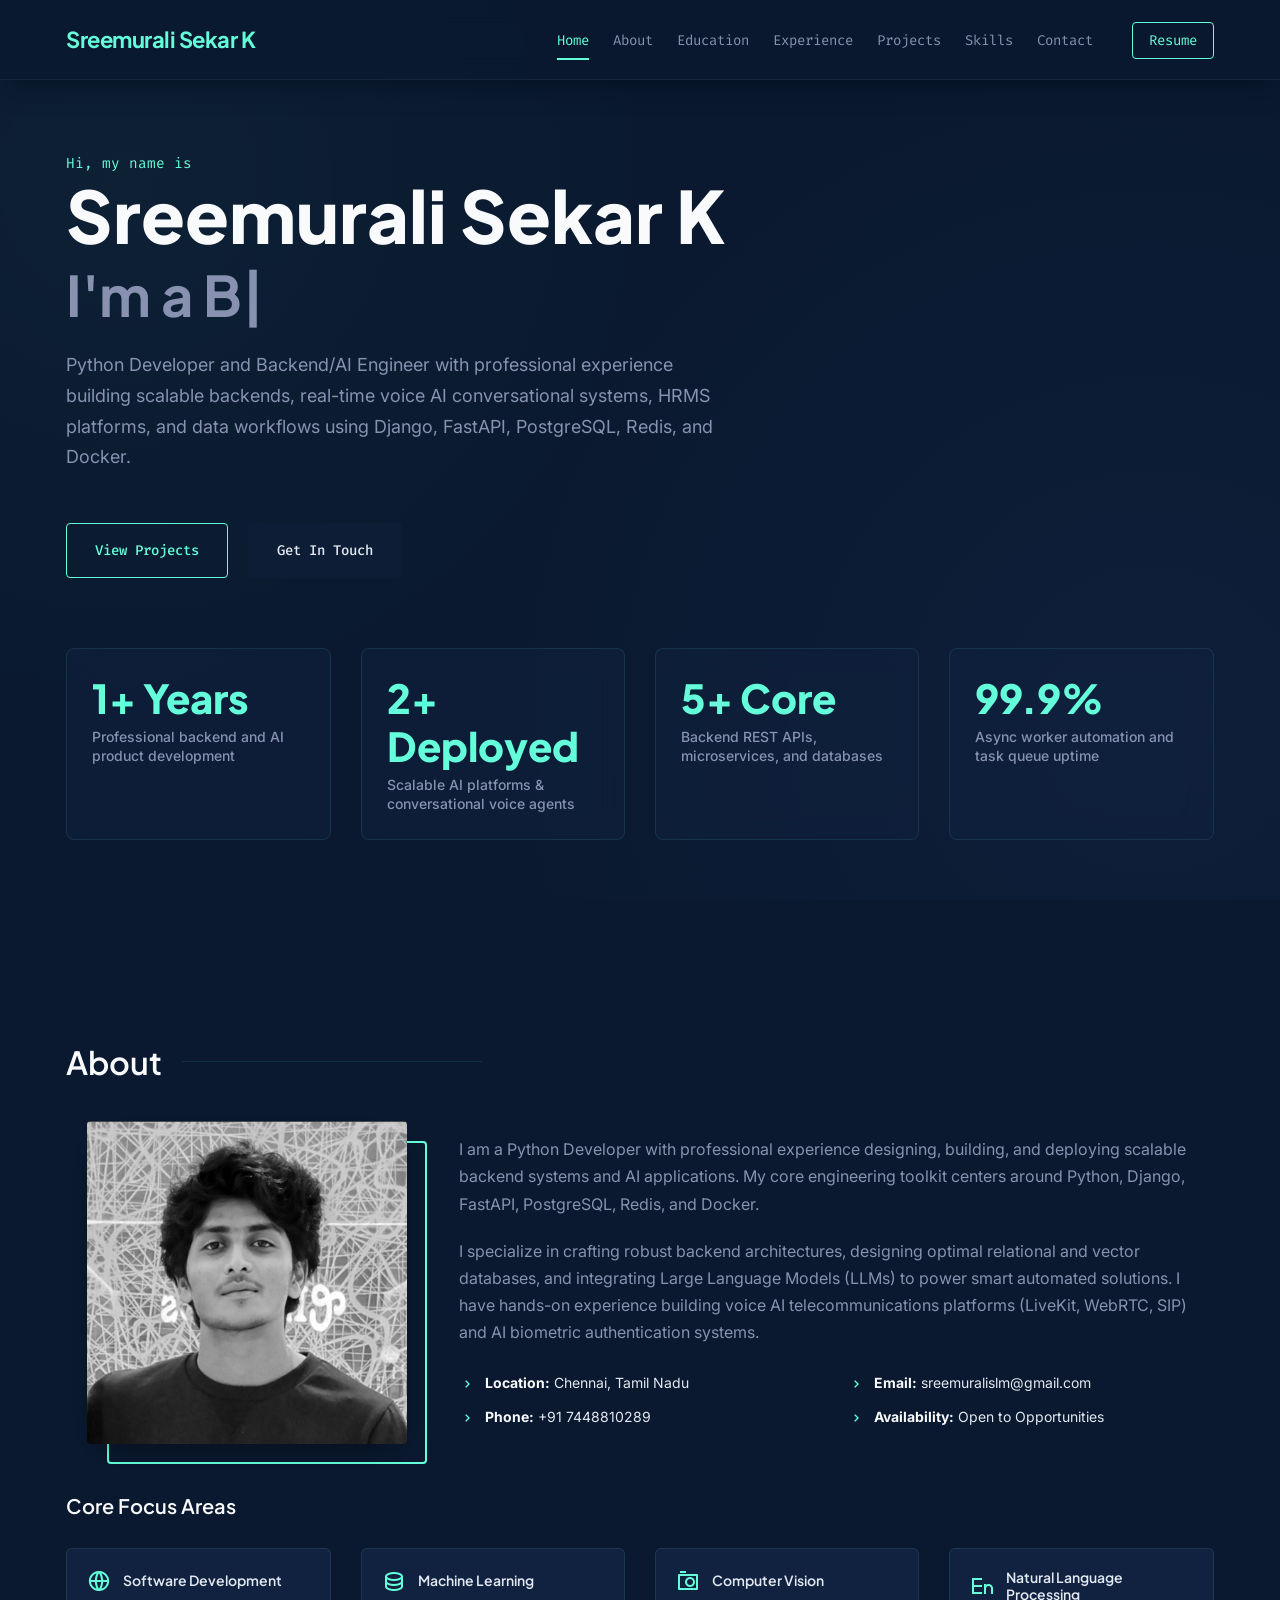
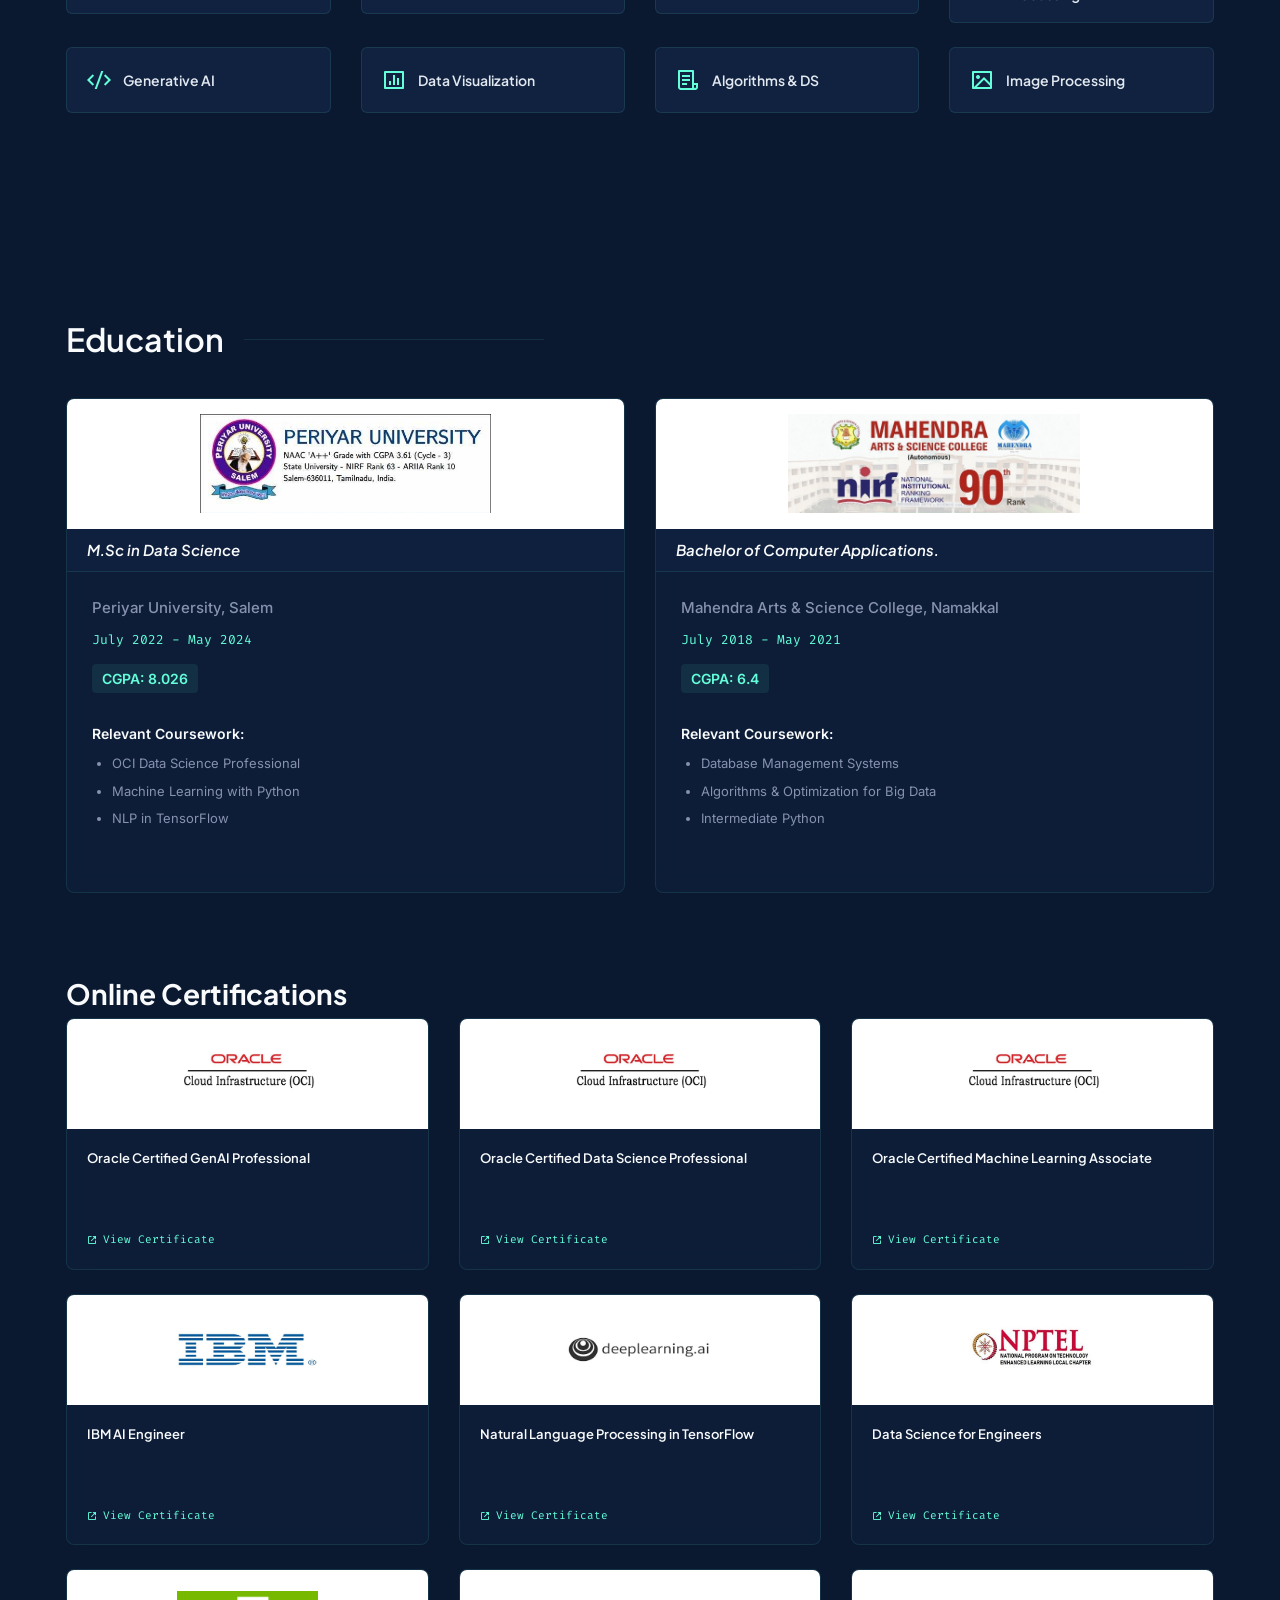
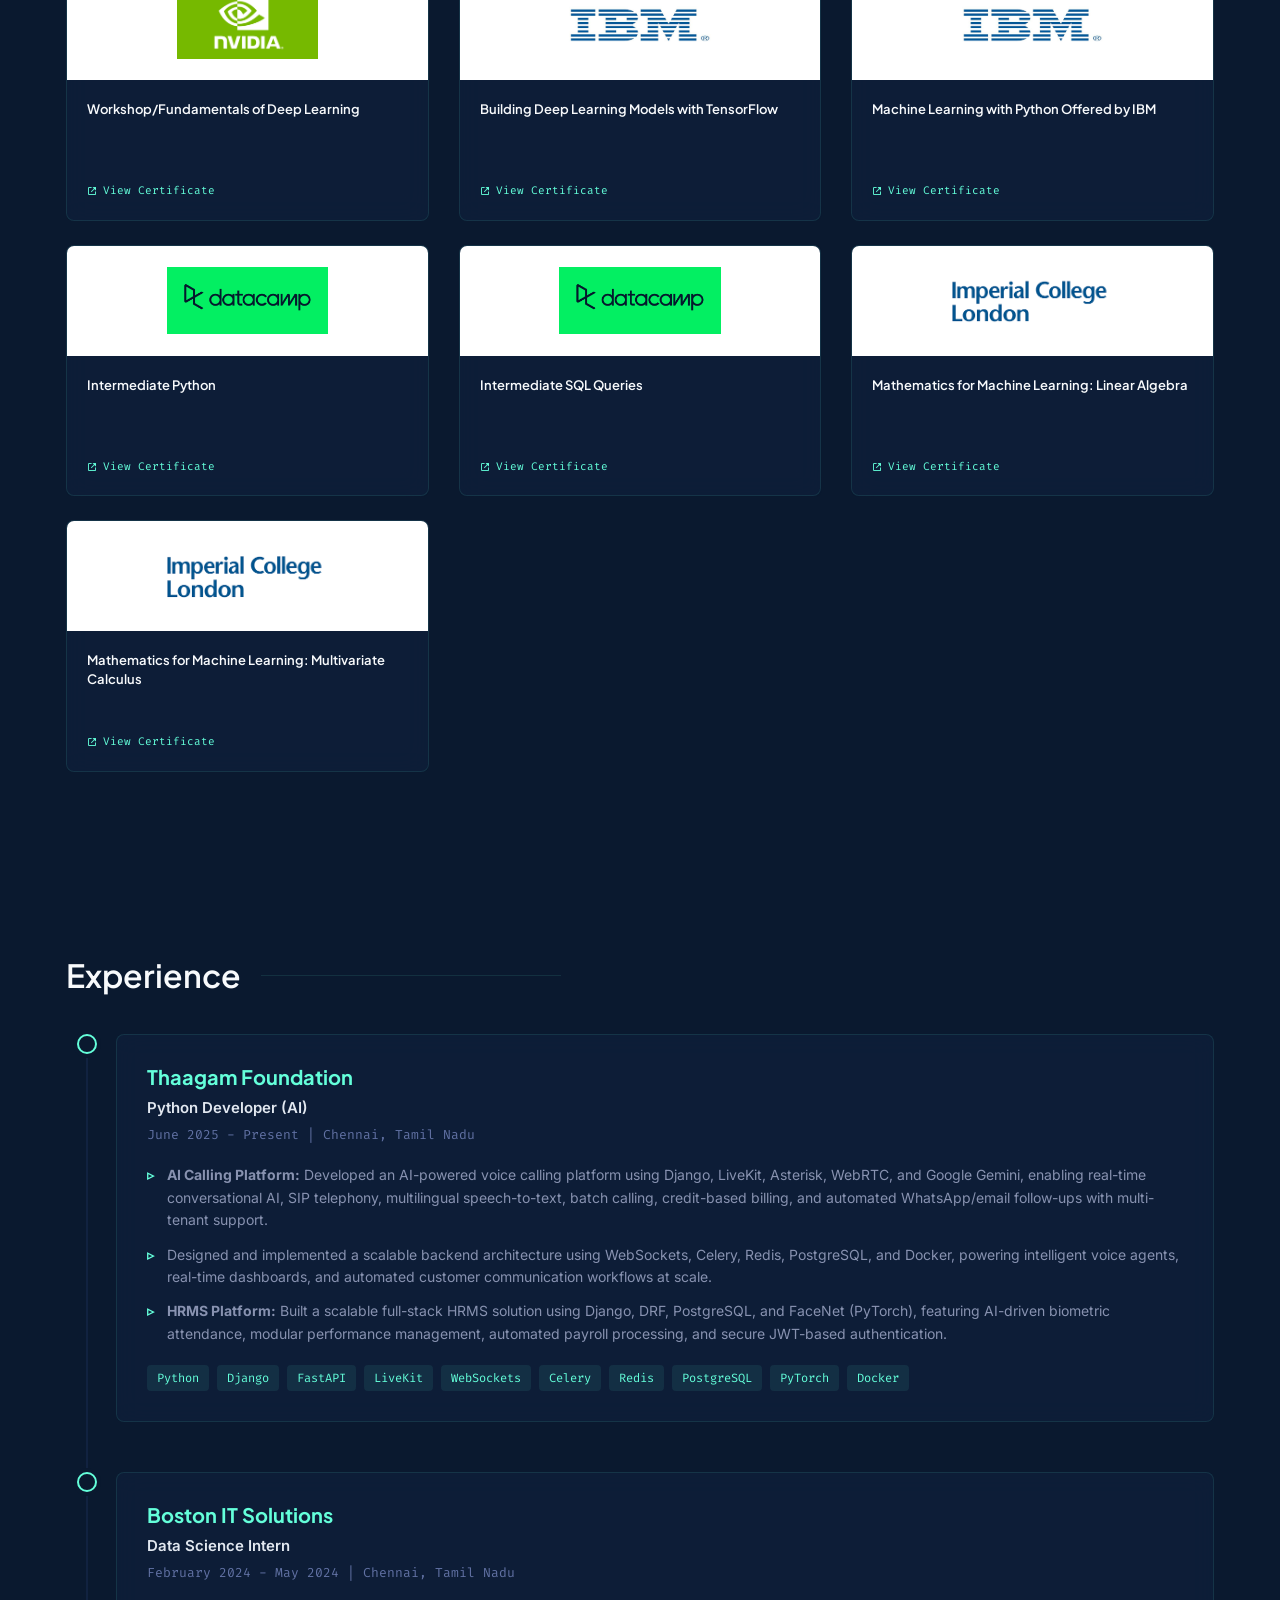
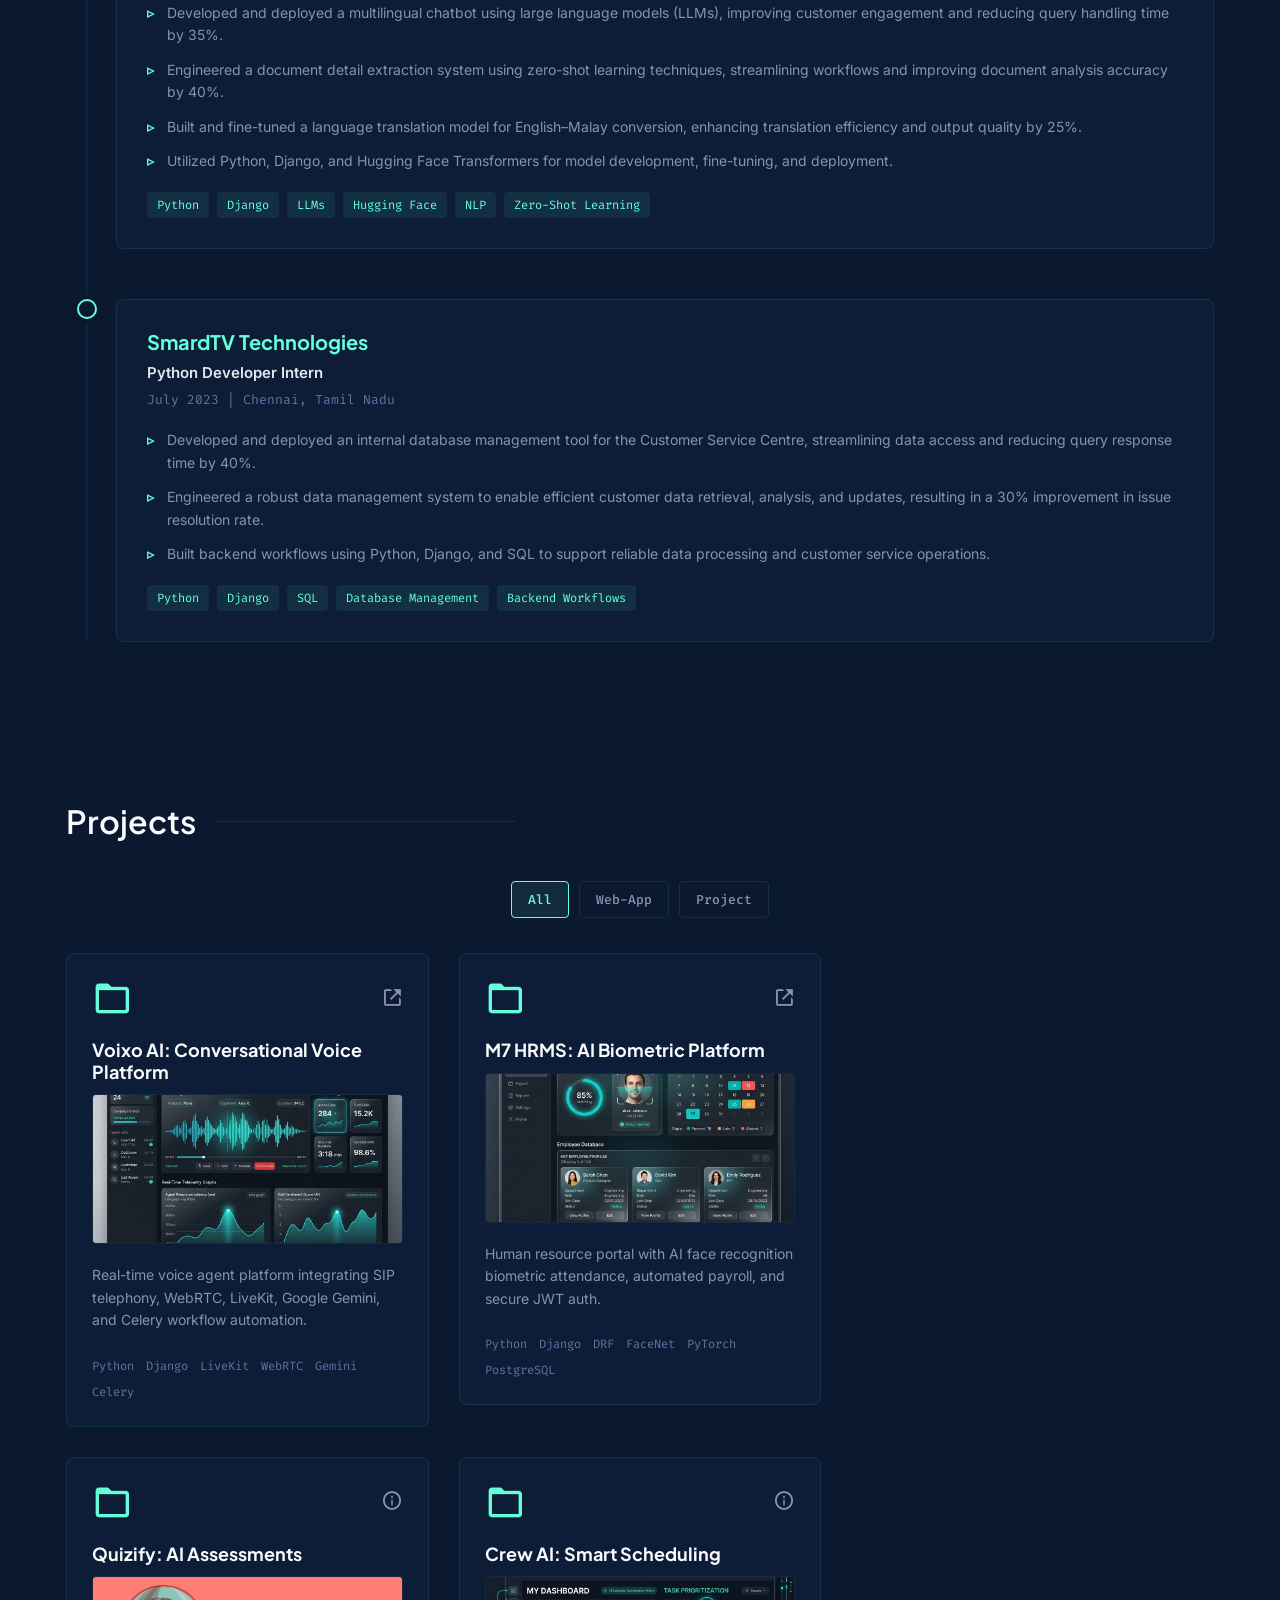
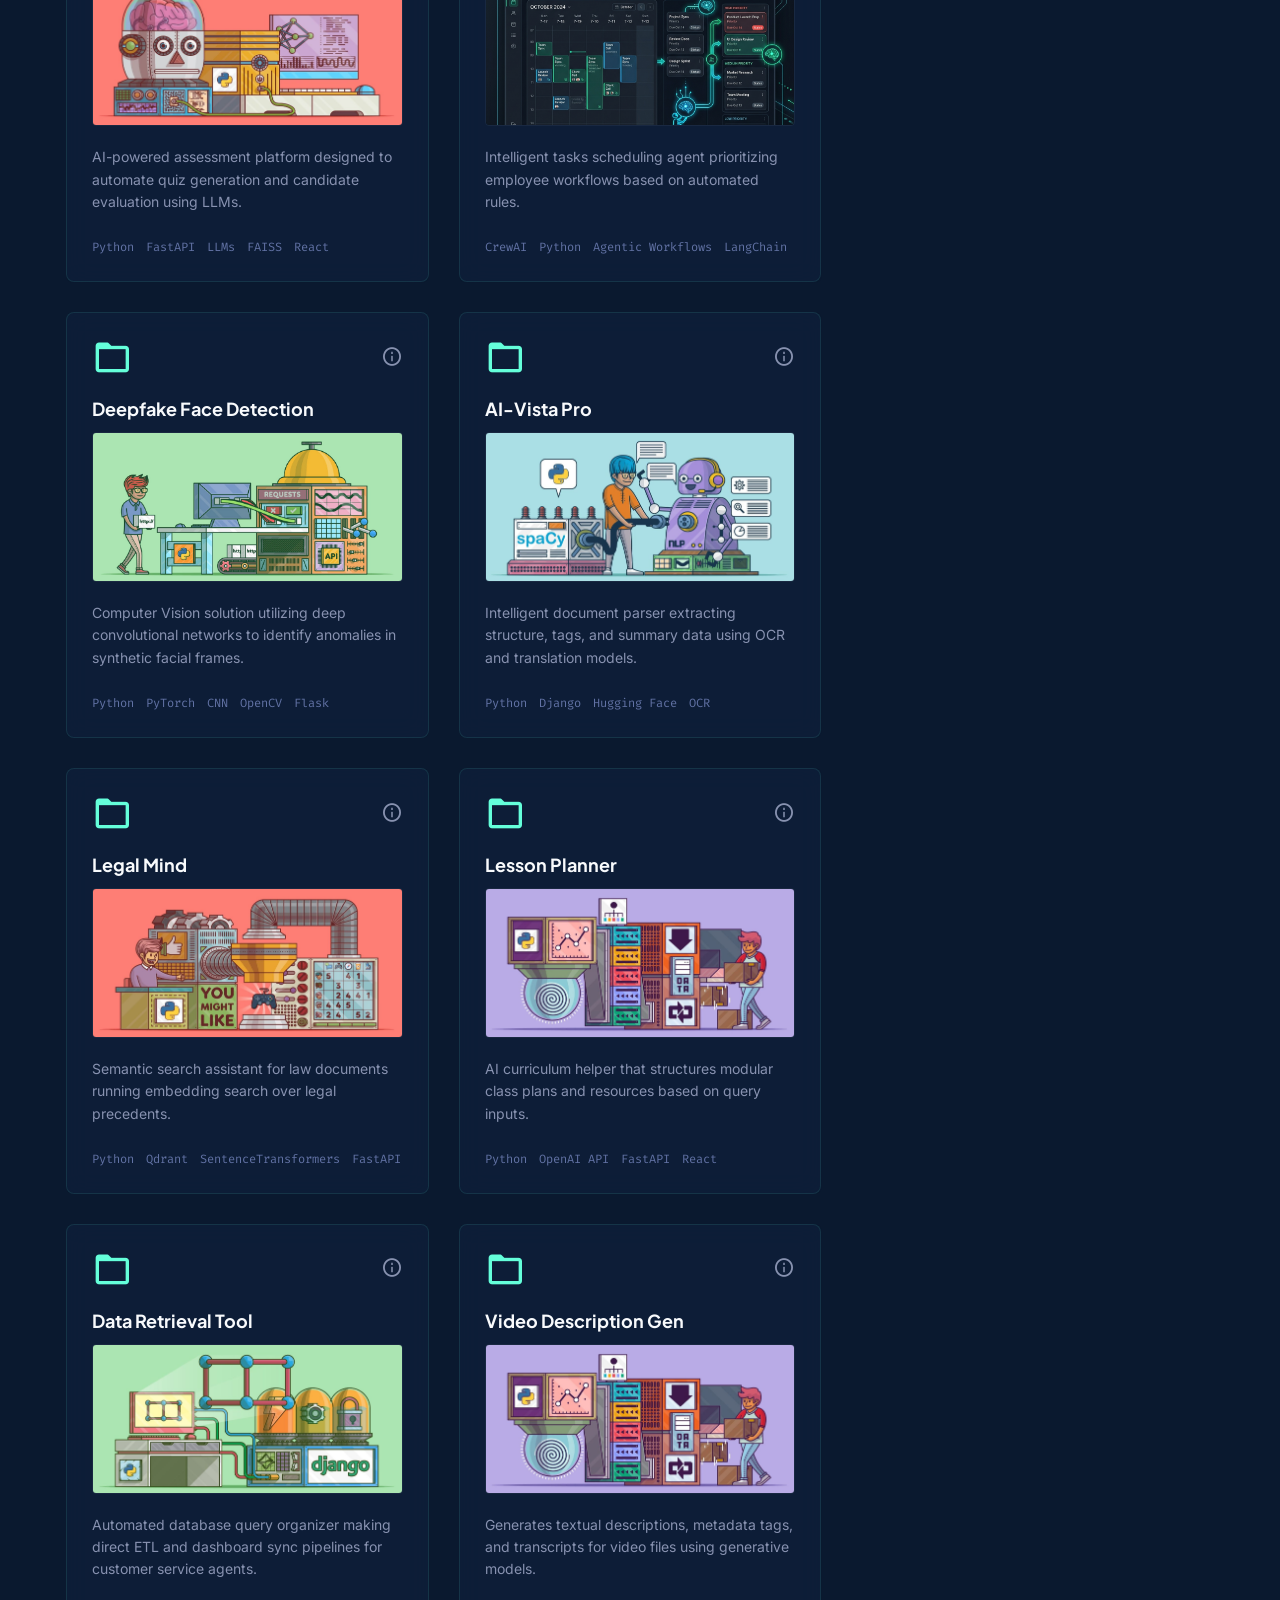
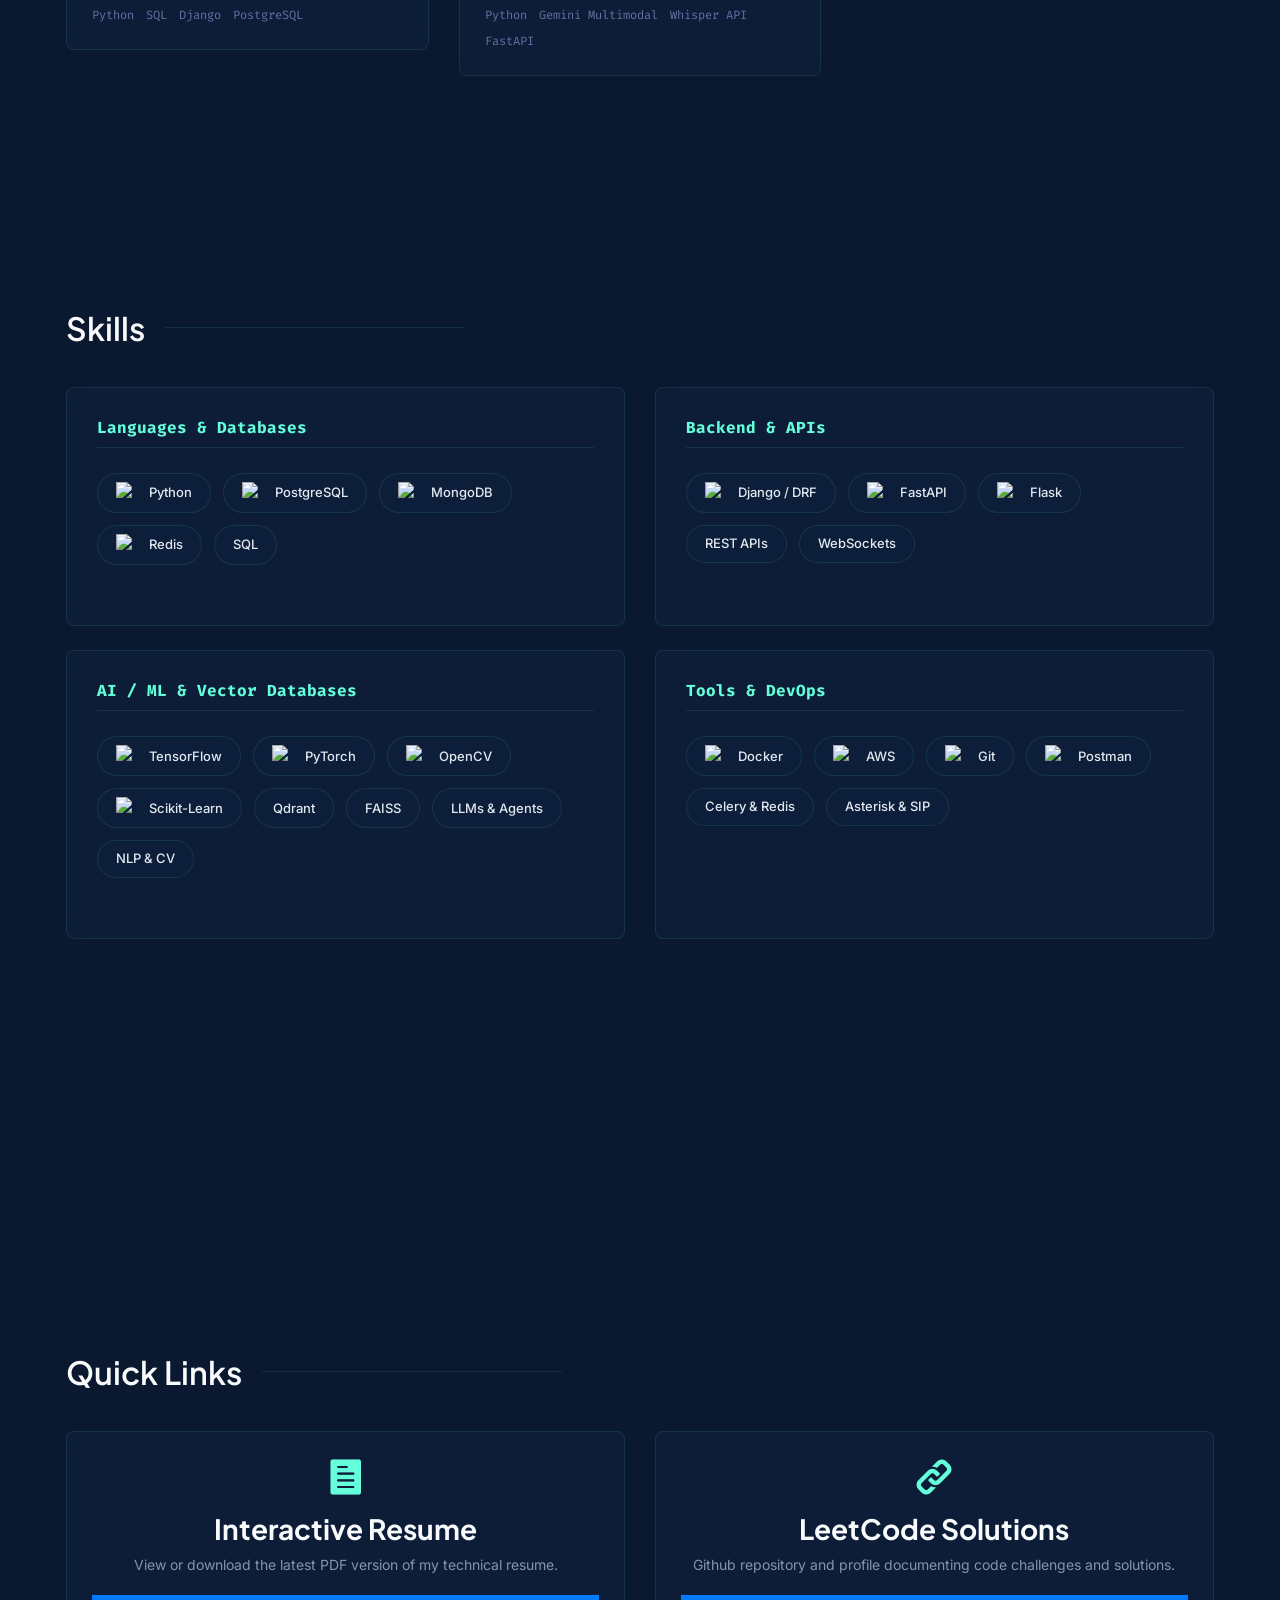
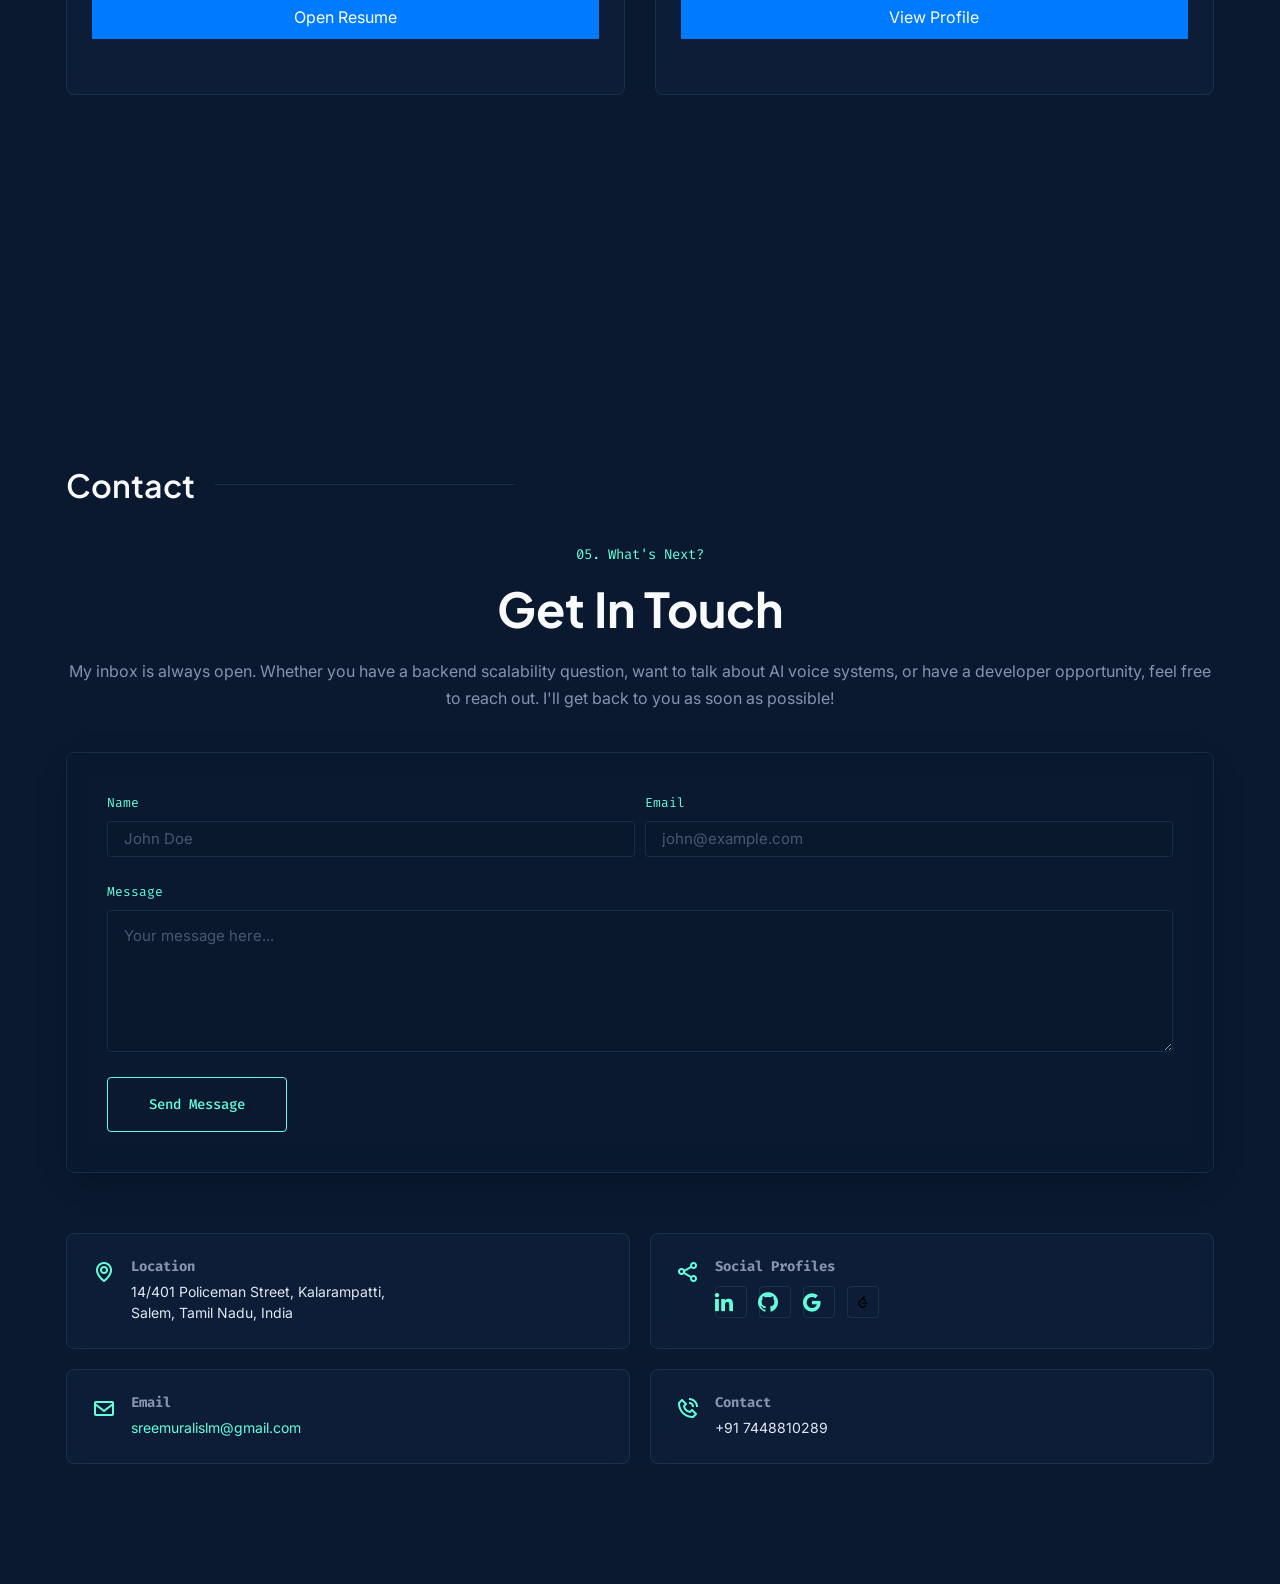
==== commit f39c19d9: "Redesign portfolio theme and layout Complete CSS overhaul to a dark slate & teal premium theme: adds" ====
--- a/index.html
+++ b/index.html
@@ -9,7 +9,7 @@
   'https://www.googletagmanager.com/gtm.js?id='+i+dl;f.parentNode.insertBefore(j,f);
   })(window,document,'script','dataLayer','GTM-5BB8W2X');</script>
   <!-- End Google Tag Manager -->
-  <link rel="icon" type="image/png" href="/favicon.png"/>
+  <link rel="icon" type="image/png" href="favicon.png"/>
   <meta charset="utf-8">
   <meta content="width=device-width, initial-scale=1.0" name="viewport">
 
@@ -18,7 +18,7 @@
   <meta content="Python, Django, FastAPI, PostgreSQL, Redis, Docker, AI calling, LLMs, Machine Learning, Data Science" name="keywords">
 
   <!-- Google Fonts -->
-  <link href="https://fonts.googleapis.com/css?family=Open+Sans:300,300i,400,400i,600,600i,700,700i|Raleway:300,300i,400,400i,500,500i,600,600i,700,700i|Poppins:300,300i,400,400i,500,500i,600,600i,700,700i" rel="stylesheet">
+  <link href="https://fonts.googleapis.com/css2?family=Fira+Code:wght@400;500&family=Inter:wght@300;400;500;600;700&family=Plus+Jakarta+Sans:wght@400;500;600;700;800&display=swap" rel="stylesheet">
 
   <!-- Vendor CSS Files -->
   <link href="assets/vendor/bootstrap/css/bootstrap.min.css" rel="stylesheet">
@@ -31,199 +31,220 @@
   <!-- Template Main CSS File -->
   <link href="assets/css/style.css" rel="stylesheet">
 
-
   <!-- Global site tag (gtag.js) - Google Analytics -->
   <script async src="https://www.googletagmanager.com/gtag/js?id=UA-169007209-3"></script>
   <script>
     window.dataLayer = window.dataLayer || [];
     function gtag(){dataLayer.push(arguments);}
     gtag('js', new Date());
-
     gtag('config', 'UA-169007209-3');
   </script>
-
-
-
-  <!-- =======================================================
-  * Template Name: Personal - v2.1.0
-  * Template URL: https://bootstrapmade.com/personal-free-resume-bootstrap-template/
-  * Author: BootstrapMade.com
-  * License: https://bootstrapmade.com/license/
-  ======================================================== -->
 </head>
 
 <body>
-  
   <!-- Google Tag Manager (noscript) -->
   <noscript><iframe src="https://www.googletagmanager.com/ns.html?id=GTM-5BB8W2X"
   height="0" width="0" style="display:none;visibility:hidden"></iframe></noscript>
   <!-- End Google Tag Manager (noscript) -->
-  <!-- ======= Header ======= -->
-  <header id="header" class="header-tops">
-
+
+  <!-- ======= Header / Sticky Navbar ======= -->
+  <header id="header">
     <div class="container">
-
       <h1><a href="index.html">Sreemurali Sekar K</a></h1>
-      <h2 style="color:#fff">I'm <span class="typing" style="color:#12D640"></span></h2>
+      
       <nav class="nav-menu d-none d-lg-block">
         <ul>
-          <li class="active"><a href="#header"> <span>Home</span></a></li>
-          <li><a href="#about"><span>About</span></a></li>
-          <li><a href="#education"> <span>Education</span></a></li>
-          <li><a href="#experience"> <span>Experience</span></a></li>
-<!--          <li><a href="#projects"> <span>Projects</span></a></li>-->
-          <li><a href="#portfolio"> <span>Projects</span></a></li>
-          <li><a href="#skills"> <span>Skills</span></a></li>
-          <li><a href="https://drive.google.com/file/d/1vVtIALtVN6RyAW3nRjCqM5PrO7Rzhwfh/view?usp=sharing" target="_blank"> <span>Resume</span></a></li>
-          <!-- <li><a href="#links"> <span>Resume & Links</span></a></li> -->
-          <li><a href="#contacts"> <span>Contact</span></a></li>
-
+          <li class="active"><a href="#hero">Home</a></li>
+          <li><a href="#about">About</a></li>
+          <li><a href="#education">Education</a></li>
+          <li><a href="#experience">Experience</a></li>
+          <li><a href="#portfolio">Projects</a></li>
+          <li><a href="#skills">Skills</a></li>
+          <li><a href="#contacts">Contact</a></li>
+          <li class="resume-btn"><a href="https://drive.google.com/file/d/1vVtIALtVN6RyAW3nRjCqM5PrO7Rzhwfh/view?usp=sharing" target="_blank">Resume</a></li>
         </ul>
-      </nav><!-- .nav-menu -->
-
-      <div class="social-links">
-          <a href="https://www.linkedin.com/in/sreemurali-sekar-k-84630517a/" target="_blank" class="linkedin"><i class="bx bxl-linkedin"></i></a>
-          <a href="https://github.com/Sreemurali1" target="_blank" class="github"><i class="bx bxl-github"></i></a>
-          <a href="mailto:sreemuralislm@gmail.com" target="_blank" class="google"><i class="bx bxl-google"></i></a>
-          <a href="https://leetcode.com/u/sreemurali/" target="_blank" class="huggingface">
-            <img src="assets\img\leetcode-svgrepo-com.svg" alt="Hugging Face" width="24" height="24">
-          </a>
-
-      </div>
-
+      </nav>
     </div>
-  </header><!-- End Header -->
+  </header>
+  <!-- End Header -->
+
+  <!-- ======= Hero Section ======= -->
+  <section id="hero">
+    <div class="container" data-aos="fade-up">
+      <span class="hero-greet font-mono">Hi, my name is</span>
+      <h1>Sreemurali Sekar K</h1>
+      <h2 class="hero-subtitle">I'm a <span class="typing"></span></h2>
+      <p class="hero-desc">
+        Python Developer and Backend/AI Engineer with professional experience building scalable backends, real-time voice AI conversational systems, HRMS platforms, and data workflows using Django, FastAPI, PostgreSQL, Redis, and Docker.
+      </p>
+      <div class="hero-cta">
+        <a href="#portfolio" class="btn-primary">View Projects</a>
+        <a href="#contacts" class="btn-secondary">Get In Touch</a>
+      </div>
+
+      <!-- Metrics Row -->
+      <div class="row metrics-row">
+        <div class="col-lg-3 col-sm-6 mb-4 mb-lg-0">
+          <div class="glass-panel metric-card">
+            <div class="metric-number">1+ Years</div>
+            <div class="metric-label">Professional backend and AI product development</div>
+          </div>
+        </div>
+        <div class="col-lg-3 col-sm-6 mb-4 mb-lg-0">
+          <div class="glass-panel metric-card">
+            <div class="metric-number">2+ Deployed</div>
+            <div class="metric-label">Scalable AI platforms &amp; conversational voice agents</div>
+          </div>
+        </div>
+        <div class="col-lg-3 col-sm-6 mb-4 mb-sm-0">
+          <div class="glass-panel metric-card">
+            <div class="metric-number">5+ Core</div>
+            <div class="metric-label">Backend REST APIs, microservices, and databases</div>
+          </div>
+        </div>
+        <div class="col-lg-3 col-sm-6">
+          <div class="glass-panel metric-card">
+            <div class="metric-number">99.9%</div>
+            <div class="metric-label">Async worker automation and task queue uptime</div>
+          </div>
+        </div>
+      </div>
+    </div>
+  </section>
+  <!-- End Hero Section -->
 
   <!-- ======= About Section ======= -->
   <section id="about" class="about">
-
-    <!-- ======= About Me ======= -->
-    <div class="about-me container">
-
+    <div class="container" data-aos="fade-up">
       <div class="section-title">
         <h2>About</h2>
       </div>
 
-      <div class="row">
-        <div class="col-lg-4" data-aos="fade-right">
-          <img src="assets/img/Profile.jpg" class="img-fluid" alt="">
-        </div>
-        <div class="col-lg-8 pt-4 pt-lg-0 content" data-aos="fade-left">
-          <p>Python Developer with 1+ years of professional experience in building scalable backend applications, REST APIs, AI-powered platforms, and data-driven solutions using Python, Django, FastAPI, PostgreSQL, Redis, and Docker. Proven expertise in backend architecture, API development, database design, and AI integration, with hands-on experience delivering enterprise-grade HRMS and voice AI systems.
+      <div class="row align-items-center">
+        <div class="col-lg-4 text-center mb-5 mb-lg-0" data-aos="fade-right">
+          <div class="about-img-wrapper">
+            <img src="assets/img/Profile.jpg" class="img-fluid" alt="Sreemurali Sekar K">
+          </div>
+        </div>
+        <div class="col-lg-8 content" data-aos="fade-left">
+          <p>
+            I am a Python Developer with professional experience designing, building, and deploying scalable backend systems and AI applications. My core engineering toolkit centers around Python, Django, FastAPI, PostgreSQL, Redis, and Docker.
           </p>
-          <div class="row">
-            <div class="col-lg-6">
-              <ul>
-                <li><i class="icofont-rounded-right"></i> <strong>Birthday:</strong> 29 January 2001</li>
-                <li><i class="icofont-rounded-right"></i> <strong>Phone:</strong> +91 7448810289</li>
-              </ul>
-            </div>
-            <div class="col-lg-6">
-              <ul>
-                <li><i class="icofont-rounded-right"></i> <strong>City:</strong> Chennai, Tamil Nadu</li>
-                <li><i class="icofont-rounded-right"></i> <strong>Email:</strong> sreemuralislm@gmail.com</li>
-              </ul>
-            </div>
-          </div>
-        </div>
-      </div>
-
-    </div><!-- End About Me -->
-
-    <!-- ======= Interests ======= -->
-    <div class="interests container">
-
-      <div class="section-title">
-        <h2>Interests</h2>
-      </div>
-
-      <div class="row">
-        <div class="col-lg-3 col-md-4">
-          <div class="icon-box">
-            <i class="ri-global-line" style="color: #ffbb2c;"></i>
-            <h3>Software Development</h3>
-          </div>
-        </div>
-        <div class="col-lg-3 col-md-4 mt-4 mt-md-0">
-          <div class="icon-box">
-            <i class="ri-database-2-line" style="color: #5578ff;"></i>
-            <h3>Machine Learning</h3>
-          </div>
-        </div>
-        <div class="col-lg-3 col-md-4 mt-4 mt-md-0">
-          <div class="icon-box">
-            <i class="ri-camera-3-line" style="color: #e80368;"></i>
-            <h3>Computer Vision</h3>
-          </div>
-        </div>
-        <div class="col-lg-3 col-md-4 mt-4 mt-lg-0">
-          <div class="icon-box">
-            <i class="ri-english-input" style="color: #1c7d32;"></i>
-            <h3>Natural Language Processing</h3>
-          </div>
-        </div>
-        <div class="col-lg-3 col-md-4 mt-4">
-          <div class="icon-box">
-            <i class="ri-code-s-slash-fill" style="color: #28a745;"></i>
-            <h3>Generative AI </h3>
-          </div>
-        </div>
-        <div class="col-lg-3 col-md-4 mt-4">
-          <div class="icon-box">
-            <i class="ri-bar-chart-box-line" style="color: #f1081f;"></i>
-            <h3>Visualization</h3>
-          </div>
-        </div>
-        <div class="col-lg-3 col-md-4 mt-4">
-          <div class="icon-box">
-            <i class="ri-file-list-3-line" style="color: #47aeff;"></i>
-            <h3>Algorithms</h3>
-          </div>
-        </div>
-        <div class="col-lg-3 col-md-4 mt-4">
-          <div class="icon-box">
-            <i class="ri-image-line" style="color: #ffc107;"></i>
-            <h3>Image Processing</h3>
-          </div>
-        </div>
-      </div>
-
-    </div><!-- End Interests -->
-  </section><!-- End About Section -->
-
-
+          <p>
+            I specialize in crafting robust backend architectures, designing optimal relational and vector databases, and integrating Large Language Models (LLMs) to power smart automated solutions. I have hands-on experience building voice AI telecommunications platforms (LiveKit, WebRTC, SIP) and AI biometric authentication systems.
+          </p>
+          
+          <ul class="details-list">
+            <li><i class="bx bx-chevron-right"></i> <strong>Location:</strong> Chennai, Tamil Nadu</li>
+            <li><i class="bx bx-chevron-right"></i> <strong>Email:</strong> sreemuralislm@gmail.com</li>
+            <li><i class="bx bx-chevron-right"></i> <strong>Phone:</strong> +91 7448810289</li>
+            <li><i class="bx bx-chevron-right"></i> <strong>Availability:</strong> Open to Opportunities</li>
+          </ul>
+        </div>
+      </div>
+
+      <!-- Interests / Focus Areas -->
+      <div class="interests container-fluid px-0">
+        <h3 class="subsection-title">Core Focus Areas</h3>
+        <div class="row">
+          <div class="col-lg-3 col-md-4 col-sm-6 mb-4">
+            <div class="icon-box">
+              <i class="ri-global-line" style="color: #64ffda;"></i>
+               <h3>Software Development</h3>
+            </div>
+          </div>
+          <div class="col-lg-3 col-md-4 col-sm-6 mb-4">
+            <div class="icon-box">
+              <i class="ri-database-2-line" style="color: #64ffda;"></i>
+              <h3>Machine Learning</h3>
+            </div>
+          </div>
+          <div class="col-lg-3 col-md-4 col-sm-6 mb-4">
+            <div class="icon-box">
+              <i class="ri-camera-3-line" style="color: #64ffda;"></i>
+              <h3>Computer Vision</h3>
+            </div>
+          </div>
+          <div class="col-lg-3 col-md-4 col-sm-6 mb-4">
+            <div class="icon-box">
+              <i class="ri-english-input" style="color: #64ffda;"></i>
+              <h3>Natural Language Processing</h3>
+            </div>
+          </div>
+          <div class="col-lg-3 col-md-4 col-sm-6 mb-4">
+            <div class="icon-box">
+              <i class="ri-code-s-slash-fill" style="color: #64ffda;"></i>
+              <h3>Generative AI</h3>
+            </div>
+          </div>
+          <div class="col-lg-3 col-md-4 col-sm-6 mb-4">
+            <div class="icon-box">
+              <i class="ri-bar-chart-box-line" style="color: #64ffda;"></i>
+              <h3>Data Visualization</h3>
+            </div>
+          </div>
+          <div class="col-lg-3 col-md-4 col-sm-6 mb-4">
+            <div class="icon-box">
+              <i class="ri-file-list-3-line" style="color: #64ffda;"></i>
+              <h3>Algorithms &amp; DS</h3>
+            </div>
+          </div>
+          <div class="col-lg-3 col-md-4 col-sm-6 mb-4">
+            <div class="icon-box">
+              <i class="ri-image-line" style="color: #64ffda;"></i>
+              <h3>Image Processing</h3>
+            </div>
+          </div>
+        </div>
+      </div>
+    </div>
+  </section>
+  <!-- End About Section -->
 
   <!-- ======= Education Section ======= -->
-  <section id="education" class="services">
-    <div class="container">
+  <section id="education" class="education">
+    <div class="container" data-aos="fade-up">
       <div class="section-title">
         <h2>Education</h2>
       </div>
+      
       <div class="row">
-        <div class="col-lg-12" data-aos="fade-up" style="display: inline-block;">
-
-
-            <div class="col-md-4 mt-4 mt-md-0 icon-box" data-aos="fade-up" data-aos-delay="100" style="padding:0px 0px;padding-bottom: 5px;display: inline-block;">
-              <img src="assets/img/education/periyar_university.jpg" class="img-fluid" alt="Periyar University Logo">
-              <p style="text-align:left;color:#fff;padding: 5px 10px;"><strong>Master's in Data Science</strong></p>
-              <p style="text-align:left;color:#fff;padding: 0px 10px;margin-bottom: 5px;">Periyar University, Salem</p>
-              <h5 style="text-align:left;padding: 0px 10px;margin-bottom: 5px;">July 2022 - May 2024</h5>
-              <h6 style="text-align:left;color:#12d640;padding: 0px 10px;margin-bottom: 5px;">CGPA: 8.026</h6>
-              <h6 style="text-align:left;color:#fff;padding: 0px 10px;">Relevant Coursework</h6>
-              <ul style="text-align:left;color:#fff;">
+        <div class="col-md-6 mb-4">
+          <div class="glass-panel education-card">
+            <div class="education-card-header">
+              <img src="assets/img/education/periyar_university.jpg" alt="Periyar University Logo">
+            </div>
+            <div class="education-degree-strip">
+              <h3>M.Sc in Data Science</h3>
+            </div>
+            <div class="education-card-body">
+              <div class="college-name">Periyar University, Salem</div>
+              <div class="year font-mono">July 2022 - May 2024</div>
+              <div class="gpa">CGPA: 8.026</div>
+              <div class="coursework-title">Relevant Coursework:</div>
+              <ul>
                 <li>OCI Data Science Professional</li>
                 <li>Machine Learning with Python</li>
                 <li>NLP in TensorFlow</li>
               </ul>
             </div>
-            <div class="col-md-4 mt-4 mt-md-0 icon-box" data-aos="fade-up" data-aos-delay="100" style="padding:0px 0px;padding-bottom: 5px;display: inline-block;">
-              <img src="assets/img/education/mahendra1.jpg" class="img-fluid" alt="Mahendra Arts and Science College Logo">
-              <p style="text-align:left;color:#fff;padding: 5px 10px;"><strong>Bachelor of Computer Application</strong></p>
-              <p style="text-align:left;color:#fff;padding: 0px 10px;margin-bottom: 5px;">Mahendra Arts &amp; Science College, Namakkal</p>
-              <h5 style="text-align:left;padding: 0px 10px;margin-bottom: 5px;">July 2018 - May 2021</h5>
-              <h6 style="text-align:left;color:#12d640;padding: 0px 10px;margin-bottom: 5px;">CGPA: 6.4</h6>
-              <h6 style="text-align:left;color:#fff;padding: 0px 10px;">Relevant Coursework</h6>
-              <ul style="text-align:left;color:#fff;">
+          </div>
+        </div>
+        
+        <div class="col-md-6 mb-4">
+          <div class="glass-panel education-card">
+            <div class="education-card-header">
+              <img src="assets/img/education/mahendra1.jpg" alt="Mahendra Arts and Science College Logo">
+            </div>
+            <div class="education-degree-strip">
+              <h3>Bachelor of Computer Applications.</h3>
+            </div>
+            <div class="education-card-body">
+              <div class="college-name">Mahendra Arts &amp; Science College, Namakkal</div>
+              <div class="year font-mono">July 2018 - May 2021</div>
+              <div class="gpa">CGPA: 6.4</div>
+              <div class="coursework-title">Relevant Coursework:</div>
+              <ul>
                 <li>Database Management Systems</li>
                 <li>Algorithms &amp; Optimization for Big Data</li>
                 <li>Intermediate Python</li>
@@ -233,249 +254,272 @@
         </div>
       </div>
 
-
-    <div class="portfolio">
-    <div class="container">
-      <div class="section-title">
-        <h2>Online Certification</h2>
-      </div>
-
-      <style>
-        .certification-grid .portfolio-wrap {
-          height: 160px;
-          background: #fff;
-          display: flex;
-          align-items: center;
-          justify-content: center;
-          border: 1px solid rgba(255, 255, 255, 0.1);
-        }
-        .certification-grid .portfolio-wrap img {
-          max-height: 100%;
-          max-width: 100%;
-          object-fit: contain;
-          padding: 15px;
-        }
-      </style>
-      <div class="row certification-grid">
-
-        <div class="col-lg-4 col-md-6 mb-4">
-          <div class="portfolio-wrap">
-            <img src="assets/img/certification/oci.jpg" class="img-fluid" alt="Oracle Certified GenAI Professional">
-            <div class="portfolio-info">
-              <h4>Oracle Certified GenAI Professional</h4>
-              <div class="portfolio-links">
-                <a href="https://education.oracle.com/" target="_blank" title="Certificate"><i class="bx bx-link"></i></a>
-              </div>
-            </div>
-          </div>
-        </div>
-
-        <div class="col-lg-4 col-md-6 mb-4">
-          <div class="portfolio-wrap">
-            <img src="assets/img/certification/oci.jpg" class="img-fluid" alt="Oracle Certified Data Science Professional">
-            <div class="portfolio-info">
-              <h4>Oracle Certified Data Science Professional</h4>
-              <div class="portfolio-links">
-                <a href="https://catalog-education.oracle.com/pls/certview/sharebadge?id=DA6FCED54F49D825C5E3F7F4F7D39C26E8D581D1B92451F600364DCA9B84180A" target="_blank" title="Certificate"><i class="bx bx-link"></i></a>
-              </div>
-            </div>
-          </div>
-        </div>
-
-        <div class="col-lg-4 col-md-6 mb-4">
-          <div class="portfolio-wrap">
-            <img src="assets/img/certification/oci.jpg" class="img-fluid" alt="Oracle Certified Machine Learning Associate">
-            <div class="portfolio-info">
-              <h4>Oracle Certified Machine Learning Associate</h4>
-              <div class="portfolio-links">
-                <a href="https://education.oracle.com/" target="_blank" title="Certificate"><i class="bx bx-link"></i></a>
-              </div>
-            </div>
-          </div>
-        </div>
-
-        <div class="col-lg-4 col-md-6 mb-4">
-          <div class="portfolio-wrap">
-            <img src="assets/img/certification/ibm.jpg" class="img-fluid" alt="IBM AI Engineer">
-            <div class="portfolio-info">
-              <h4>IBM AI Engineer</h4>
-              <div class="portfolio-links">
-                <a href="https://www.coursera.org/account/accomplishments/specialization/certificate/BQZL2NDMCRJE" target="_blank" title="Certificate"><i class="bx bx-link"></i></a>
-              </div>
-            </div>
-          </div>
-        </div>
-
-        <div class="col-lg-4 col-md-6 mb-4">
-          <div class="portfolio-wrap">
-            <img src="assets/img/certification/dai.jpg" class="img-fluid" alt="NLP in TensorFlow">
-            <div class="portfolio-info">
-              <h4>Natural Language Processing in TensorFlow</h4>
-              <div class="portfolio-links">
-                <a href="https://www.coursera.org/account/accomplishments/certificate/7YC24Y93VPYQ" target="_blank" title="Certificate"><i class="bx bx-link"></i></a>
-              </div>
-            </div>
-          </div>
-        </div>
-
-        <div class="col-lg-4 col-md-6 mb-4">
-          <div class="portfolio-wrap">
-            <img src="assets/img/certification/nptel.jpeg" class="img-fluid" alt="Data Science for Engineers">
-            <div class="portfolio-info">
-              <h4>Data Science for Engineers</h4>
-              <div class="portfolio-links">
-                <a href="https://archive.nptel.ac.in/noc/Ecertificate/?q=NPTEL23CS17S3554076203118518" target="_blank" title="Certificate"><i class="bx bx-link"></i></a>
-              </div>
-            </div>
-          </div>
-        </div>
-
-        <div class="col-lg-4 col-md-6 mb-4">
-          <div class="portfolio-wrap">
-            <img src="assets/img/certification/nvidia.png" class="img-fluid" alt="Fundamentals of Deep Learning">
-            <div class="portfolio-info">
-              <h4>Workshop/Fundamentals of Deep Learning</h4>
-              <div class="portfolio-links">
-                <a href="https://learn.nvidia.com/certificates?id=79035a668e7642c7894657fb0df5389e" target="_blank" title="Certificate"><i class="bx bx-link"></i></a>
-              </div>
-            </div>
-          </div>
-        </div>
-
-        <div class="col-lg-4 col-md-6 mb-4">
-          <div class="portfolio-wrap">
-            <img src="assets/img/certification/ibm.jpg" class="img-fluid" alt="Deep Learning TensorFlow">
-            <div class="portfolio-info">
-              <h4>Building Deep Learning Models with TensorFlow</h4>
-              <div class="portfolio-links">
-                <a href="https://www.coursera.org/account/accomplishments/certificate/8CCGP86ZAZZ6" target="_blank" title="Certificate"><i class="bx bx-link"></i></a>
-              </div>
-            </div>
-          </div>
-        </div>
-
-        <div class="col-lg-4 col-md-6 mb-4">
-          <div class="portfolio-wrap">
-            <img src="assets/img/certification/ibm.jpg" class="img-fluid" alt="Machine Learning Offered by IBM">
-            <div class="portfolio-info">
-              <h4>Machine Learning with Python Offered by IBM</h4>
-              <div class="portfolio-links">
-                <a href="https://www.coursera.org/account/accomplishments/verify/4NX8HC3DNTRH" target="_blank" title="Certificate"><i class="bx bx-link"></i></a>
-              </div>
-            </div>
-          </div>
-        </div>
-
-        <div class="col-lg-4 col-md-6 mb-4">
-          <div class="portfolio-wrap">
-            <img src="assets/img/certification/dcs.png" class="img-fluid" alt="Intermediate Python">
-            <div class="portfolio-info">
-              <h4>Intermediate Python</h4>
-              <div class="portfolio-links">
-                <a href="https://www.datacamp.com/completed/statement-of-accomplishment/course/65f6d0edbca4acebca52ccfe5556bba0002d63b4" target="_blank" title="Certificate"><i class="bx bx-link"></i></a>
-              </div>
-            </div>
-          </div>
-        </div>
-
-        <div class="col-lg-4 col-md-6 mb-4">
-          <div class="portfolio-wrap">
-            <img src="assets/img/certification/dcs.png" class="img-fluid" alt="Intermediate SQL Queries">
-            <div class="portfolio-info">
-              <h4>Intermediate SQL Queries</h4>
-              <div class="portfolio-links">
-                <a href="https://www.datacamp.com/completed/statement-of-accomplishment/course/36380caa75382fc722652167ee1d441135c5a921" target="_blank" title="Certificate"><i class="bx bx-link"></i></a>
-              </div>
-            </div>
-          </div>
-        </div>
-
-        <div class="col-lg-4 col-md-6 mb-4">
-          <div class="portfolio-wrap">
-            <img src="assets/img/certification/icl.png" class="img-fluid" alt="Linear Algebra">
-            <div class="portfolio-info">
-              <h4>Mathematics for Machine Learning: Linear Algebra</h4>
-              <div class="portfolio-links">
-                <a href="https://www.coursera.org/account/accomplishments/certificate/JSHGLSYSXW8V" target="_blank" title="Certificate"><i class="bx bx-link"></i></a>
-              </div>
-            </div>
-          </div>
-        </div>
-
-        <div class="col-lg-4 col-md-6 mb-4">
-          <div class="portfolio-wrap">
-            <img src="assets/img/certification/icl.png" class="img-fluid" alt="Multivariate Calculus">
-            <div class="portfolio-info">
-              <h4>Mathematics for Machine Learning: Multivariate Calculus</h4>
-              <div class="portfolio-links">
-                <a href="https://www.coursera.org/account/accomplishments/certificate/VLL6G8HUYR6K" target="_blank" title="Certificate"><i class="bx bx-link"></i></a>
-              </div>
-            </div>
-          </div>
-        </div>
-
+      <!-- Online Certifications -->
+      <div class="certifications-section">
+        <h3 class="subsection-title">Online Certifications</h3>
+        <div class="row certification-grid">
+          <!-- 1. Oracle Certified GenAI Professional -->
+          <div class="col-lg-4 col-md-6 mb-4">
+            <div class="glass-panel certification-card">
+              <div class="certification-card-header">
+                <img src="assets/img/certification/oci.jpg" alt="Oracle Certified GenAI Professional">
+              </div>
+              <div class="certification-card-body">
+                <h4>Oracle Certified GenAI Professional</h4>
+                <a href="https://education.oracle.com/" target="_blank" class="cert-link"><i class="bx bx-link-external"></i> View Certificate</a>
+              </div>
+            </div>
+          </div>
+
+          <!-- 2. Oracle Certified Data Science Professional -->
+          <div class="col-lg-4 col-md-6 mb-4">
+            <div class="glass-panel certification-card">
+              <div class="certification-card-header">
+                <img src="assets/img/certification/oci.jpg" alt="Oracle Certified Data Science Professional">
+              </div>
+              <div class="certification-card-body">
+                <h4>Oracle Certified Data Science Professional</h4>
+                <a href="https://catalog-education.oracle.com/pls/certview/sharebadge?id=DA6FCED54F49D825C5E3F7F4F7D39C26E8D581D1B92451F600364DCA9B84180A" target="_blank" class="cert-link"><i class="bx bx-link-external"></i> View Certificate</a>
+              </div>
+            </div>
+          </div>
+
+          <!-- 3. Oracle Certified Machine Learning Associate -->
+          <div class="col-lg-4 col-md-6 mb-4">
+            <div class="glass-panel certification-card">
+              <div class="certification-card-header">
+                <img src="assets/img/certification/oci.jpg" alt="Oracle Certified Machine Learning Associate">
+              </div>
+              <div class="certification-card-body">
+                <h4>Oracle Certified Machine Learning Associate</h4>
+                <a href="https://education.oracle.com/" target="_blank" class="cert-link"><i class="bx bx-link-external"></i> View Certificate</a>
+              </div>
+            </div>
+          </div>
+
+          <!-- 4. IBM AI Engineer -->
+          <div class="col-lg-4 col-md-6 mb-4">
+            <div class="glass-panel certification-card">
+              <div class="certification-card-header">
+                <img src="assets/img/certification/ibm.jpg" alt="IBM AI Engineer">
+              </div>
+              <div class="certification-card-body">
+                <h4>IBM AI Engineer</h4>
+                <a href="https://www.coursera.org/account/accomplishments/specialization/certificate/BQZL2NDMCRJE" target="_blank" class="cert-link"><i class="bx bx-link-external"></i> View Certificate</a>
+              </div>
+            </div>
+          </div>
+
+          <!-- 5. NLP in TensorFlow -->
+          <div class="col-lg-4 col-md-6 mb-4">
+            <div class="glass-panel certification-card">
+              <div class="certification-card-header">
+                <img src="assets/img/certification/dai.jpg" alt="NLP in TensorFlow">
+              </div>
+              <div class="certification-card-body">
+                <h4>Natural Language Processing in TensorFlow</h4>
+                <a href="https://www.coursera.org/account/accomplishments/certificate/7YC24Y93VPYQ" target="_blank" class="cert-link"><i class="bx bx-link-external"></i> View Certificate</a>
+              </div>
+            </div>
+          </div>
+
+          <!-- 6. Data Science for Engineers -->
+          <div class="col-lg-4 col-md-6 mb-4">
+            <div class="glass-panel certification-card">
+              <div class="certification-card-header">
+                <img src="assets/img/certification/nptel.jpeg" alt="Data Science for Engineers">
+              </div>
+              <div class="certification-card-body">
+                <h4>Data Science for Engineers</h4>
+                <a href="https://archive.nptel.ac.in/noc/Ecertificate/?q=NPTEL23CS17S3554076203118518" target="_blank" class="cert-link"><i class="bx bx-link-external"></i> View Certificate</a>
+              </div>
+            </div>
+          </div>
+
+          <!-- 7. Fundamentals of Deep Learning (Nvidia) -->
+          <div class="col-lg-4 col-md-6 mb-4">
+            <div class="glass-panel certification-card">
+              <div class="certification-card-header">
+                <img src="assets/img/certification/nvidia.png" alt="Fundamentals of Deep Learning">
+              </div>
+              <div class="certification-card-body">
+                <h4>Workshop/Fundamentals of Deep Learning</h4>
+                <a href="https://learn.nvidia.com/certificates?id=79035a668e7642c7894657fb0df5389e" target="_blank" class="cert-link"><i class="bx bx-link-external"></i> View Certificate</a>
+              </div>
+            </div>
+          </div>
+
+          <!-- 8. Deep Learning Models with TensorFlow (IBM) -->
+          <div class="col-lg-4 col-md-6 mb-4">
+            <div class="glass-panel certification-card">
+              <div class="certification-card-header">
+                <img src="assets/img/certification/ibm.jpg" alt="Deep Learning TensorFlow">
+              </div>
+              <div class="certification-card-body">
+                <h4>Building Deep Learning Models with TensorFlow</h4>
+                <a href="https://www.coursera.org/account/accomplishments/certificate/8CCGP86ZAZZ6" target="_blank" class="cert-link"><i class="bx bx-link-external"></i> View Certificate</a>
+              </div>
+            </div>
+          </div>
+
+          <!-- 9. Machine Learning with Python Offered by IBM -->
+          <div class="col-lg-4 col-md-6 mb-4">
+            <div class="glass-panel certification-card">
+              <div class="certification-card-header">
+                <img src="assets/img/certification/ibm.jpg" alt="Machine Learning Offered by IBM">
+              </div>
+              <div class="certification-card-body">
+                <h4>Machine Learning with Python Offered by IBM</h4>
+                <a href="https://www.coursera.org/account/accomplishments/verify/4NX8HC3DNTRH" target="_blank" class="cert-link"><i class="bx bx-link-external"></i> View Certificate</a>
+              </div>
+            </div>
+          </div>
+
+          <!-- 10. Datacamp Intermediate Python -->
+          <div class="col-lg-4 col-md-6 mb-4">
+            <div class="glass-panel certification-card">
+              <div class="certification-card-header">
+                <img src="assets/img/certification/dcs.png" alt="Intermediate Python">
+              </div>
+              <div class="certification-card-body">
+                <h4>Intermediate Python</h4>
+                <a href="https://www.datacamp.com/completed/statement-of-accomplishment/course/65f6d0edbca4acebca52ccfe5556bba0002d63b4" target="_blank" class="cert-link"><i class="bx bx-link-external"></i> View Certificate</a>
+              </div>
+            </div>
+          </div>
+
+          <!-- 11. Datacamp Intermediate SQL Queries -->
+          <div class="col-lg-4 col-md-6 mb-4">
+            <div class="glass-panel certification-card">
+              <div class="certification-card-header">
+                <img src="assets/img/certification/dcs.png" alt="Intermediate SQL Queries">
+              </div>
+              <div class="certification-card-body">
+                <h4>Intermediate SQL Queries</h4>
+                <a href="https://www.datacamp.com/completed/statement-of-accomplishment/course/36380caa75382fc722652167ee1d441135c5a921" target="_blank" class="cert-link"><i class="bx bx-link-external"></i> View Certificate</a>
+              </div>
+            </div>
+          </div>
+
+          <!-- 12. Imperial College London Linear Algebra -->
+          <div class="col-lg-4 col-md-6 mb-4">
+            <div class="glass-panel certification-card">
+              <div class="certification-card-header">
+                <img src="assets/img/certification/icl.png" alt="Linear Algebra">
+              </div>
+              <div class="certification-card-body">
+                <h4>Mathematics for Machine Learning: Linear Algebra</h4>
+                <a href="https://www.coursera.org/account/accomplishments/certificate/JSHGLSYSXW8V" target="_blank" class="cert-link"><i class="bx bx-link-external"></i> View Certificate</a>
+              </div>
+            </div>
+          </div>
+
+          <!-- 13. Imperial College London Multivariate Calculus -->
+          <div class="col-lg-4 col-md-6 mb-4">
+            <div class="glass-panel certification-card">
+              <div class="certification-card-header">
+                <img src="assets/img/certification/icl.png" alt="Multivariate Calculus">
+              </div>
+              <div class="certification-card-body">
+                <h4>Mathematics for Machine Learning: Multivariate Calculus</h4>
+                <a href="https://www.coursera.org/account/accomplishments/certificate/VLL6G8HUYR6K" target="_blank" class="cert-link"><i class="bx bx-link-external"></i> View Certificate</a>
+              </div>
+            </div>
+          </div>
+        </div>
       </div>
     </div>
-    </div>
-
   </section>
   <!-- End Education Section -->
 
-
-
-  <!-- Start Experience Section -->
-
-  <section id="experience" class="services">
-    <div class="container">
+  <!-- ======= Experience Section ======= -->
+  <section id="experience" class="experience">
+    <div class="container" data-aos="fade-up">
       <div class="section-title">
         <h2>Experience</h2>
       </div>
-      <div class="row">
-          <div class="col-lg-12" data-aos="fade-up">
-              <div class="col-md-12 mt-4 mt-md-0 icon-box" data-aos="fade-up" data-aos-delay="100">
-                <h4 style="text-align:left;"><a href="https://thaagam.org/" target="_blank" style="color:#12d640">Thaagam Foundation</a><br> </h4>
-                <h5 style="text-align:left;">June 2025 - Present</h5>
-                <p style="text-align:left;color:#fff"><em>Python Developer (AI)</em></p>
-                <ul style="text-align:left;">
-                  <li><strong>AI Calling Platform:</strong> Developed an AI-powered voice calling platform using Django, LiveKit, Asterisk, WebRTC, and Google Gemini, enabling real-time conversational AI, SIP telephony, multilingual speech-to-text, batch calling, credit-based billing, and automated WhatsApp/email follow-ups with multi-tenant support.</li>
-                  <li>Designed and implemented a scalable backend architecture using WebSockets, Celery, Redis, PostgreSQL, and Docker, powering intelligent voice agents, real-time dashboards, and automated customer communication workflows at scale.</li>
-                  <li><strong>HRMS Platform:</strong> Built a scalable full-stack HRMS solution using Django, DRF, PostgreSQL, and FaceNet (PyTorch), featuring AI-driven biometric attendance, modular performance management, automated payroll processing, and secure JWT-based authentication.</li>
-                </ul>
-              </div>
-              <div class="col-md-12 mt-4 mt-md-0 icon-box" data-aos="fade-up" data-aos-delay="100">
-                <h4 style="text-align:left;"><a href="https://www.bostonindia.in/default.aspx" target="_blank" style="color:#12d640">Boston IT Solutions</a><br> </h4>
-                <h5 style="text-align:left;">February 2024 - May 2024</h5>
-                <p style="text-align:left;color:#fff"><em>Data Science Intern</em></p>
-                <ul style="text-align:left;">
-                  <li>Developed and deployed a multilingual chatbot using large language models (LLMs), improving customer engagement and reducing query handling time by 35%.</li>
-                  <li>Engineered a document detail extraction system using zero-shot learning techniques, streamlining workflows and improving document analysis accuracy by 40%.</li>
-                  <li>Built and fine-tuned a language translation model for English–Malay conversion, enhancing translation efficiency and output quality by 25%.</li>
-                  <li>Utilized Python, Django, and Hugging Face Transformers for model development, fine-tuning, and deployment.</li>
-                </ul>
-              </div>
-              <div class="col-md-12 mt-4 mt-md-0 icon-box" data-aos="fade-up" data-aos-delay="100">
-                <h4 style="text-align:left;"><a href="https://www.smardtv.com/" target="_blank" style="color:#12d640">SmardTV Technologies</a><br> </h4>
-                <h5 style="text-align:left;">July 2023</h5>
-                <p style="text-align:left;color:#fff"><em>Python Developer Intern</em></p>
-                <ul style="text-align:left;">
-                  <li>Developed and deployed an internal database management tool for the Customer Service Centre, streamlining data access and reducing query response time by 40%.</li>
-                  <li>Engineered a robust data management system to enable efficient customer data retrieval, analysis, and updates, resulting in a 30% improvement in issue resolution rate.</li>
-                  <li>Built backend workflows using Python, Django, and SQL to support reliable data processing and customer service operations.</li>
-                </ul>
-              </div>
-          </div>
-        </div>
+
+      <div class="experience-timeline">
+        <!-- Experience Item 1: Thaagam Foundation -->
+        <div class="experience-item" data-aos="fade-up">
+          <div class="experience-node"></div>
+          <div class="glass-panel experience-card-body">
+            <h4><a href="https://thaagam.org/" target="_blank">Thaagam Foundation</a></h4>
+            <div class="experience-role">Python Developer (AI)</div>
+            <div class="experience-date font-mono">June 2025 - Present | Chennai, Tamil Nadu</div>
+            <ul>
+              <li><strong>AI Calling Platform:</strong> Developed an AI-powered voice calling platform using Django, LiveKit, Asterisk, WebRTC, and Google Gemini, enabling real-time conversational AI, SIP telephony, multilingual speech-to-text, batch calling, credit-based billing, and automated WhatsApp/email follow-ups with multi-tenant support.</li>
+              <li>Designed and implemented a scalable backend architecture using WebSockets, Celery, Redis, PostgreSQL, and Docker, powering intelligent voice agents, real-time dashboards, and automated customer communication workflows at scale.</li>
+              <li><strong>HRMS Platform:</strong> Built a scalable full-stack HRMS solution using Django, DRF, PostgreSQL, and FaceNet (PyTorch), featuring AI-driven biometric attendance, modular performance management, automated payroll processing, and secure JWT-based authentication.</li>
+            </ul>
+            <div class="experience-tags">
+              <span>Python</span>
+              <span>Django</span>
+              <span>FastAPI</span>
+              <span>LiveKit</span>
+              <span>WebSockets</span>
+              <span>Celery</span>
+              <span>Redis</span>
+              <span>PostgreSQL</span>
+              <span>PyTorch</span>
+              <span>Docker</span>
+            </div>
+          </div>
+        </div>
+
+        <!-- Experience Item 2: Boston IT Solutions -->
+        <div class="experience-item" data-aos="fade-up">
+          <div class="experience-node"></div>
+          <div class="glass-panel experience-card-body">
+            <h4><a href="https://www.bostonindia.in/default.aspx" target="_blank">Boston IT Solutions</a></h4>
+            <div class="experience-role">Data Science Intern</div>
+            <div class="experience-date font-mono">February 2024 - May 2024 | Chennai, Tamil Nadu</div>
+            <ul>
+              <li>Developed and deployed a multilingual chatbot using large language models (LLMs), improving customer engagement and reducing query handling time by 35%.</li>
+              <li>Engineered a document detail extraction system using zero-shot learning techniques, streamlining workflows and improving document analysis accuracy by 40%.</li>
+              <li>Built and fine-tuned a language translation model for English–Malay conversion, enhancing translation efficiency and output quality by 25%.</li>
+              <li>Utilized Python, Django, and Hugging Face Transformers for model development, fine-tuning, and deployment.</li>
+            </ul>
+            <div class="experience-tags">
+              <span>Python</span>
+              <span>Django</span>
+              <span>LLMs</span>
+              <span>Hugging Face</span>
+              <span>NLP</span>
+              <span>Zero-Shot Learning</span>
+            </div>
+          </div>
+        </div>
+
+        <!-- Experience Item 3: SmardTV Technologies -->
+        <div class="experience-item" data-aos="fade-up">
+          <div class="experience-node"></div>
+          <div class="glass-panel experience-card-body">
+            <h4><a href="https://www.smardtv.com/" target="_blank">SmardTV Technologies</a></h4>
+            <div class="experience-role">Python Developer Intern</div>
+            <div class="experience-date font-mono">July 2023 | Chennai, Tamil Nadu</div>
+            <ul>
+              <li>Developed and deployed an internal database management tool for the Customer Service Centre, streamlining data access and reducing query response time by 40%.</li>
+              <li>Engineered a robust data management system to enable efficient customer data retrieval, analysis, and updates, resulting in a 30% improvement in issue resolution rate.</li>
+              <li>Built backend workflows using Python, Django, and SQL to support reliable data processing and customer service operations.</li>
+            </ul>
+            <div class="experience-tags">
+              <span>Python</span>
+              <span>Django</span>
+              <span>SQL</span>
+              <span>Database Management</span>
+              <span>Backend Workflows</span>
+            </div>
+          </div>
+        </div>
+      </div>
     </div>
   </section>
-
   <!-- End Experience Section -->
 
-
-
-  <!-- Start Project Section -->
+  <!-- ======= Project Section ======= -->
   <section id="portfolio" class="portfolio">
-    <div class="container">
-
+    <div class="container" data-aos="fade-up">
       <div class="section-title">
         <h2>Projects</h2>
       </div>
@@ -491,242 +535,480 @@
       </div>
 
       <div class="row portfolio-container">
-
+        <!-- Project: Voixo AI -->
         <div class="col-lg-4 col-md-6 portfolio-item filter-app">
-          <center><h4>Quizify: AI-Powered Assessments</h4></center>
-          <div class="portfolio-wrap">
-            <img src="assets/img/project/gan.jpg" class="img-fluid" alt="Quizify Assessment Tool">
-            <div class="portfolio-info">
-              <div class="portfolio-links">
+          <div class="glass-panel portfolio-card">
+            <div class="portfolio-card-top">
+              <i class="bx bx-folder folder-icon"></i>
+              <div class="project-links">
+                <a href="https://voixoai.m7corporation.com/" target="_blank" title="Live Site"><i class="bx bx-link-external"></i></a>
+              </div>
+            </div>
+            <h3><a href="https://voixoai.m7corporation.com/" target="_blank">Voixo AI: Conversational Voice Platform</a></h3>
+            <img src="assets/img/project/voixo.png" class="project-img" alt="Voixo AI Voice Platform">
+            <p class="project-desc">Real-time voice agent platform integrating SIP telephony, WebRTC, LiveKit, Google Gemini, and Celery workflow automation.</p>
+            <ul class="portfolio-tech-list">
+              <li>Python</li>
+              <li>Django</li>
+              <li>LiveKit</li>
+              <li>WebRTC</li>
+              <li>Gemini</li>
+              <li>Celery</li>
+            </ul>
+          </div>
+        </div>
+
+        <!-- Project: M7 HRMS -->
+        <div class="col-lg-4 col-md-6 portfolio-item filter-app">
+          <div class="glass-panel portfolio-card">
+            <div class="portfolio-card-top">
+              <i class="bx bx-folder folder-icon"></i>
+              <div class="project-links">
+                <a href="https://hrms.m7corporation.com/" target="_blank" title="Live Site"><i class="bx bx-link-external"></i></a>
+              </div>
+            </div>
+            <h3><a href="https://hrms.m7corporation.com/" target="_blank">M7 HRMS: AI Biometric Platform</a></h3>
+            <img src="assets/img/project/hrms.png" class="project-img" alt="M7 HRMS Biometric Platform">
+            <p class="project-desc">Human resource portal with AI face recognition biometric attendance, automated payroll, and secure JWT auth.</p>
+            <ul class="portfolio-tech-list">
+              <li>Python</li>
+              <li>Django</li>
+              <li>DRF</li>
+              <li>FaceNet</li>
+              <li>PyTorch</li>
+              <li>PostgreSQL</li>
+            </ul>
+          </div>
+        </div>
+
+        <!-- Project 1: Quizify -->
+        <div class="col-lg-4 col-md-6 portfolio-item filter-app">
+          <div class="glass-panel portfolio-card">
+            <div class="portfolio-card-top">
+              <i class="bx bx-folder folder-icon"></i>
+              <div class="project-links">
                 <a href="projects/quizify.html" data-gall="portfolioDetailsGallery" data-vbtype="iframe" class="venobox" title="Project Details"><i class="bx bx-info-circle"></i></a>
               </div>
             </div>
-          </div>
-        </div>
-
+            <h3><a href="projects/quizify.html" data-gall="portfolioDetailsGallery" data-vbtype="iframe" class="venobox">Quizify: AI Assessments</a></h3>
+            <img src="assets/img/project/gan.jpg" class="project-img" alt="Quizify Assessment Tool">
+            <p class="project-desc">AI-powered assessment platform designed to automate quiz generation and candidate evaluation using LLMs.</p>
+            <ul class="portfolio-tech-list">
+              <li>Python</li>
+              <li>FastAPI</li>
+              <li>LLMs</li>
+              <li>FAISS</li>
+              <li>React</li>
+            </ul>
+          </div>
+        </div>
+
+        <!-- Project 2: Crew AI -->
         <div class="col-lg-4 col-md-6 portfolio-item filter-app">
-          <center><h4>Crew AI: Smart Scheduling</h4></center>
-          <div class="portfolio-wrap">
-            <img src="assets/img/project/crewai.png" class="img-fluid" alt="Crew AI Task Prioritization & Scheduling">
-            <div class="portfolio-info">
-              <div class="portfolio-links">
+          <div class="glass-panel portfolio-card">
+            <div class="portfolio-card-top">
+              <i class="bx bx-folder folder-icon"></i>
+              <div class="project-links">
                 <a href="projects/crewai.html" data-gall="portfolioDetailsGallery" data-vbtype="iframe" class="venobox" title="Project Details"><i class="bx bx-info-circle"></i></a>
               </div>
             </div>
-          </div>
-        </div>
-
+            <h3><a href="projects/crewai.html" data-gall="portfolioDetailsGallery" data-vbtype="iframe" class="venobox">Crew AI: Smart Scheduling</a></h3>
+            <img src="assets/img/project/crewai.png" class="project-img" alt="Crew AI Scheduling">
+            <p class="project-desc">Intelligent tasks scheduling agent prioritizing employee workflows based on automated rules.</p>
+            <ul class="portfolio-tech-list">
+              <li>CrewAI</li>
+              <li>Python</li>
+              <li>Agentic Workflows</li>
+              <li>LangChain</li>
+            </ul>
+          </div>
+        </div>
+
+        <!-- Project 3: Deepfake Face Detection -->
         <div class="col-lg-4 col-md-6 portfolio-item filter-project">
-          <center><h4>Deepfake Face Detection</h4></center>
-          <div class="portfolio-wrap">
-            <img src="assets/img/project/ml.jpg" class="img-fluid" alt="Deepfake Face Detection">
-            <div class="portfolio-info">
-              <div class="portfolio-links">
+          <div class="glass-panel portfolio-card">
+            <div class="portfolio-card-top">
+              <i class="bx bx-folder folder-icon"></i>
+              <div class="project-links">
                 <a href="projects/deep.html" data-gall="portfolioDetailsGallery" data-vbtype="iframe" class="venobox" title="Project Details"><i class="bx bx-info-circle"></i></a>
               </div>
             </div>
-          </div>
-        </div>
-
+            <h3><a href="projects/deep.html" data-gall="portfolioDetailsGallery" data-vbtype="iframe" class="venobox">Deepfake Face Detection</a></h3>
+            <img src="assets/img/project/ml.jpg" class="project-img" alt="Deepfake Face Detection">
+            <p class="project-desc">Computer Vision solution utilizing deep convolutional networks to identify anomalies in synthetic facial frames.</p>
+            <ul class="portfolio-tech-list">
+              <li>Python</li>
+              <li>PyTorch</li>
+              <li>CNN</li>
+              <li>OpenCV</li>
+              <li>Flask</li>
+            </ul>
+          </div>
+        </div>
+
+        <!-- Project 4: AI-Vista Pro -->
         <div class="col-lg-4 col-md-6 portfolio-item filter-app">
-          <center><h4>AI-Vista Pro</h4></center>
-          <div class="portfolio-wrap">
-            <img src="assets/img/project/resume.jpg" class="img-fluid" alt="AI-Vista Pro">
-            <div class="portfolio-info">
-              <div class="portfolio-links">
+          <div class="glass-panel portfolio-card">
+            <div class="portfolio-card-top">
+              <i class="bx bx-folder folder-icon"></i>
+              <div class="project-links">
                 <a href="projects/AI-Vista.html" data-gall="portfolioDetailsGallery" data-vbtype="iframe" class="venobox" title="Project Details"><i class="bx bx-info-circle"></i></a>
               </div>
             </div>
-          </div>
-        </div>
-
+            <h3><a href="projects/AI-Vista.html" data-gall="portfolioDetailsGallery" data-vbtype="iframe" class="venobox">AI-Vista Pro</a></h3>
+            <img src="assets/img/project/resume.jpg" class="project-img" alt="AI-Vista Pro">
+            <p class="project-desc">Intelligent document parser extracting structure, tags, and summary data using OCR and translation models.</p>
+            <ul class="portfolio-tech-list">
+              <li>Python</li>
+              <li>Django</li>
+              <li>Hugging Face</li>
+              <li>OCR</li>
+            </ul>
+          </div>
+        </div>
+
+        <!-- Project 5: Legal Mind -->
         <div class="col-lg-4 col-md-6 portfolio-item filter-app">
-          <center><h4>Legal Mind</h4></center>
-          <div class="portfolio-wrap">
-            <img src="assets/img/project/recommender.jpg" class="img-fluid" alt="Legal Mind">
-            <div class="portfolio-info">
-              <div class="portfolio-links">
+          <div class="glass-panel portfolio-card">
+            <div class="portfolio-card-top">
+              <i class="bx bx-folder folder-icon"></i>
+              <div class="project-links">
                 <a href="projects/legal.html" data-gall="portfolioDetailsGallery" data-vbtype="iframe" class="venobox" title="Project Details"><i class="bx bx-info-circle"></i></a>
               </div>
             </div>
-          </div>
-        </div>
-
+            <h3><a href="projects/legal.html" data-gall="portfolioDetailsGallery" data-vbtype="iframe" class="venobox">Legal Mind</a></h3>
+            <img src="assets/img/project/recommender.jpg" class="project-img" alt="Legal Mind">
+            <p class="project-desc">Semantic search assistant for law documents running embedding search over legal precedents.</p>
+            <ul class="portfolio-tech-list">
+              <li>Python</li>
+              <li>Qdrant</li>
+              <li>SentenceTransformers</li>
+              <li>FastAPI</li>
+            </ul>
+          </div>
+        </div>
+
+        <!-- Project 6: Lesson Planner -->
         <div class="col-lg-4 col-md-6 portfolio-item filter-app">
-          <center><h4>Lesson Planner</h4></center>
-          <div class="portfolio-wrap">
-            <img src="assets/img/project/vdg.jpg" class="img-fluid" alt="Lesson Planner">
-            <div class="portfolio-info">
-              <div class="portfolio-links">
+          <div class="glass-panel portfolio-card">
+            <div class="portfolio-card-top">
+              <i class="bx bx-folder folder-icon"></i>
+              <div class="project-links">
                 <a href="projects/lesson.html" data-gall="portfolioDetailsGallery" data-vbtype="iframe" class="venobox" title="Project Details"><i class="bx bx-info-circle"></i></a>
               </div>
             </div>
-          </div>
-        </div>
-
+            <h3><a href="projects/lesson.html" data-gall="portfolioDetailsGallery" data-vbtype="iframe" class="venobox">Lesson Planner</a></h3>
+            <img src="assets/img/project/vdg.jpg" class="project-img" alt="Lesson Planner">
+            <p class="project-desc">AI curriculum helper that structures modular class plans and resources based on query inputs.</p>
+            <ul class="portfolio-tech-list">
+              <li>Python</li>
+              <li>OpenAI API</li>
+              <li>FastAPI</li>
+              <li>React</li>
+            </ul>
+          </div>
+        </div>
+
+        <!-- Project 7: Data Retrieval Using Python -->
         <div class="col-lg-4 col-md-6 portfolio-item filter-project">
-          <center><h4>Data Retrieval Using Python</h4></center>
-          <div class="portfolio-wrap">
-            <img src="assets/img/project/todo.jpg" class="img-fluid" alt="Data Retrieval Tool">
-            <div class="portfolio-info">
-              <div class="portfolio-links">
+          <div class="glass-panel portfolio-card">
+            <div class="portfolio-card-top">
+              <i class="bx bx-folder folder-icon"></i>
+              <div class="project-links">
                 <a href="projects/data.html" data-gall="portfolioDetailsGallery" data-vbtype="iframe" class="venobox" title="Project Details"><i class="bx bx-info-circle"></i></a>
               </div>
             </div>
-          </div>
-        </div>
-
+            <h3><a href="projects/data.html" data-gall="portfolioDetailsGallery" data-vbtype="iframe" class="venobox">Data Retrieval Tool</a></h3>
+            <img src="assets/img/project/todo.jpg" class="project-img" alt="Data Retrieval Tool">
+            <p class="project-desc">Automated database query organizer making direct ETL and dashboard sync pipelines for customer service agents.</p>
+            <ul class="portfolio-tech-list">
+              <li>Python</li>
+              <li>SQL</li>
+              <li>Django</li>
+              <li>PostgreSQL</li>
+            </ul>
+          </div>
+        </div>
+
+        <!-- Project 8: Video Description Generator -->
         <div class="col-lg-4 col-md-6 portfolio-item filter-project">
-          <center><h4>Video Description Generator</h4></center>
-          <div class="portfolio-wrap">
-            <img src="assets/img/project/vdg.jpg" class="img-fluid" alt="Video Description Generator">
-            <div class="portfolio-info">
-              <div class="portfolio-links">
+          <div class="glass-panel portfolio-card">
+            <div class="portfolio-card-top">
+              <i class="bx bx-folder folder-icon"></i>
+              <div class="project-links">
                 <a href="projects/vdg.html" data-gall="portfolioDetailsGallery" data-vbtype="iframe" class="venobox" title="Project Details"><i class="bx bx-info-circle"></i></a>
               </div>
             </div>
-          </div>
-        </div>
-
+            <h3><a href="projects/vdg.html" data-gall="portfolioDetailsGallery" data-vbtype="iframe" class="venobox">Video Description Gen</a></h3>
+            <img src="assets/img/project/vdg.jpg" class="project-img" alt="Video Description Generator">
+            <p class="project-desc">Generates textual descriptions, metadata tags, and transcripts for video files using generative models.</p>
+            <ul class="portfolio-tech-list">
+              <li>Python</li>
+              <li>Gemini Multimodal</li>
+              <li>Whisper API</li>
+              <li>FastAPI</li>
+            </ul>
+          </div>
+        </div>
       </div>
     </div>
   </section>
-
   <!-- End Project Section -->
 
-
-
-  <!-- Start Skills Section -->
-
-  <section id="skills" class="services">
-    <div class="container">
+  <!-- ======= Skills Section ======= -->
+  <section id="skills" class="skills">
+    <div class="container" data-aos="fade-up">
       <div class="section-title">
         <h2>Skills</h2>
-      </div>      <div class="row">
-        <div class="col-lg-12" data-aos="fade-up">
-          <div class="col-md-12 mt-4 mt-md-0 icon-box" data-aos="fade-up" data-aos-delay="100" style="background:#fff">
-            <h4 style="text-align:left;color:#09203a">Languages &amp; Databases</h4>
-                <p style="text-align:left;">
-                  <img src="https://www.vectorlogo.zone/logos/python/python-horizontal.svg" alt="Python Logo" height="50" width="150">
-                  <img src="https://www.vectorlogo.zone/logos/postgresql/postgresql-horizontal.svg" alt="PostgreSQL Logo" height="60" width="150">
-                  <img src="https://www.vectorlogo.zone/logos/mongodb/mongodb-ar21.svg" alt="MongoDB Logo" height="60" width="130">
-                  <img src="https://www.vectorlogo.zone/logos/redis/redis-ar21.svg" alt="Redis Logo" height="60" width="130">
-                </p>
-            </div>
-            <div class="col-md-12 mt-4 mt-md-0 icon-box" data-aos="fade-up" data-aos-delay="100" style="background:#fff">
-              <h4 style="text-align:left;color:#09203a">Backend &amp; APIs</h4>
-                <p style="text-align:left; display: flex; align-items: center; gap: 20px; flex-wrap: wrap;">
-                  <img src="https://www.vectorlogo.zone/logos/djangoproject/djangoproject-ar21.svg" alt="Django Logo" height="60">
-                  <img src="https://www.vectorlogo.zone/logos/palletsprojects_flask/palletsprojects_flask-ar21.svg" alt="Flask Logo" height="60">
-                  <img src="https://upload.wikimedia.org/wikipedia/commons/1/1a/FastAPI_logo.svg" alt="FastAPI Logo" height="55">
-                </p>
-            </div>
-            <div class="col-md-12 mt-4 mt-md-0 icon-box" data-aos="fade-up" data-aos-delay="100" style="background:#fff">
-              <h4 style="text-align:left;color:#09203a">AI / ML &amp; Vector Databases</h4>
-                <p style="text-align:left;">
-                  <img src="https://www.vectorlogo.zone/logos/tensorflow/tensorflow-ar21.svg" alt="TensorFlow Logo" height="60" width="130">
-                  <img src="https://www.vectorlogo.zone/logos/pytorch/pytorch-ar21.svg" alt="PyTorch Logo" height="60" width="130">
-                  <img src="https://www.vectorlogo.zone/logos/opencv/opencv-ar21.svg" alt="OpenCV Logo" height="60" width="120">
-                  <img src="https://upload.wikimedia.org/wikipedia/commons/0/05/Scikit_learn_logo_small.svg" alt="Scikit-Learn Logo" height="50" width="80">
-                  <span style="font-family:'Poppins',sans-serif;font-weight:700;font-size:24px;color:#12d640;margin-left:20px;vertical-align:middle;">Qdrant</span>
-                  <span style="font-family:'Poppins',sans-serif;font-weight:700;font-size:24px;color:#09203a;margin-left:20px;vertical-align:middle;">FAISS</span>
-                </p>
-            </div>
-            <div class="col-md-12 mt-4 mt-md-0 icon-box" data-aos="fade-up" data-aos-delay="100" style="background:#fff">
-               <h4 style="text-align:left;color:#09203a">Tools &amp; DevOps</h4>
-                 <p style="text-align:left;">
-                   <img src="https://www.vectorlogo.zone/logos/docker/docker-ar21.svg" alt="Docker Logo" height="60" width="130">
-                   <img src="https://www.vectorlogo.zone/logos/amazon_aws/amazon_aws-ar21.svg" alt="AWS Logo" height="60" width="120">
-                   <img src="https://www.vectorlogo.zone/logos/git-scm/git-scm-ar21.svg" alt="Git Logo" height="60" width="120">
-                   <img src="https://www.vectorlogo.zone/logos/getpostman/getpostman-ar21.svg" alt="Postman Logo" height="60" width="120">
-               </p>
-            </div>
+      </div>
+
+      <div class="row">
+        <!-- Languages & Databases -->
+        <div class="col-md-6 mb-4">
+          <div class="glass-panel skills-card">
+            <h4>Languages &amp; Databases</h4>
+            <div class="skills-capsules-grid">
+              <div class="skill-capsule">
+                <img src="https://www.vectorlogo.zone/logos/python/python-icon.svg" alt="Python Logo">
+                <span>Python</span>
+              </div>
+              <div class="skill-capsule">
+                <img src="https://www.vectorlogo.zone/logos/postgresql/postgresql-icon.svg" alt="PostgreSQL Logo">
+                <span>PostgreSQL</span>
+              </div>
+              <div class="skill-capsule">
+                <img src="https://www.vectorlogo.zone/logos/mongodb/mongodb-icon.svg" alt="MongoDB Logo">
+                <span>MongoDB</span>
+              </div>
+              <div class="skill-capsule">
+                <img src="https://www.vectorlogo.zone/logos/redis/redis-icon.svg" alt="Redis Logo">
+                <span>Redis</span>
+              </div>
+              <div class="skill-capsule text-only-capsule">
+                <span>SQL</span>
+              </div>
+            </div>
+          </div>
+        </div>
+
+        <!-- Backend & APIs -->
+        <div class="col-md-6 mb-4">
+          <div class="glass-panel skills-card">
+            <h4>Backend &amp; APIs</h4>
+            <div class="skills-capsules-grid">
+              <div class="skill-capsule">
+                <img src="https://www.vectorlogo.zone/logos/djangoproject/djangoproject-icon.svg" alt="Django Logo">
+                <span>Django / DRF</span>
+              </div>
+              <div class="skill-capsule">
+                <img src="https://fastapi.tiangolo.com/img/favicon.png" alt="FastAPI Logo">
+                <span>FastAPI</span>
+              </div>
+              <div class="skill-capsule">
+                <img src="https://www.vectorlogo.zone/logos/palletsprojects_flask/palletsprojects_flask-icon.svg" alt="Flask Logo">
+                <span>Flask</span>
+              </div>
+              <div class="skill-capsule text-only-capsule">
+                <span>REST APIs</span>
+              </div>
+              <div class="skill-capsule text-only-capsule">
+                <span>WebSockets</span>
+              </div>
+            </div>
+          </div>
+        </div>
+
+        <!-- AI / ML & Vector Databases -->
+        <div class="col-md-6 mb-4">
+          <div class="glass-panel skills-card">
+            <h4>AI / ML &amp; Vector Databases</h4>
+            <div class="skills-capsules-grid">
+              <div class="skill-capsule">
+                <img src="https://www.vectorlogo.zone/logos/tensorflow/tensorflow-icon.svg" alt="TensorFlow Logo">
+                <span>TensorFlow</span>
+              </div>
+              <div class="skill-capsule">
+                <img src="https://www.vectorlogo.zone/logos/pytorch/pytorch-icon.svg" alt="PyTorch Logo">
+                <span>PyTorch</span>
+              </div>
+              <div class="skill-capsule">
+                <img src="https://www.vectorlogo.zone/logos/opencv/opencv-icon.svg" alt="OpenCV Logo">
+                <span>OpenCV</span>
+              </div>
+              <div class="skill-capsule">
+                <img src="https://upload.wikimedia.org/wikipedia/commons/0/05/Scikit_learn_logo_small.svg" alt="Scikit-Learn Logo">
+                <span>Scikit-Learn</span>
+              </div>
+              <div class="skill-capsule text-only-capsule">
+                <span>Qdrant</span>
+              </div>
+              <div class="skill-capsule text-only-capsule">
+                <span>FAISS</span>
+              </div>
+              <div class="skill-capsule text-only-capsule">
+                <span>LLMs &amp; Agents</span>
+              </div>
+              <div class="skill-capsule text-only-capsule">
+                <span>NLP &amp; CV</span>
+              </div>
+            </div>
+          </div>
+        </div>
+
+        <!-- Tools & DevOps -->
+        <div class="col-md-6 mb-4">
+          <div class="glass-panel skills-card">
+            <h4>Tools &amp; DevOps</h4>
+            <div class="skills-capsules-grid">
+              <div class="skill-capsule">
+                <img src="https://www.vectorlogo.zone/logos/docker/docker-icon.svg" alt="Docker Logo">
+                <span>Docker</span>
+              </div>
+              <div class="skill-capsule">
+                <img src="https://www.vectorlogo.zone/logos/amazon_aws/amazon_aws-icon.svg" alt="AWS Logo">
+                <span>AWS</span>
+              </div>
+              <div class="skill-capsule">
+                <img src="https://www.vectorlogo.zone/logos/git-scm/git-scm-icon.svg" alt="Git Logo">
+                <span>Git</span>
+              </div>
+              <div class="skill-capsule">
+                <img src="https://www.vectorlogo.zone/logos/getpostman/getpostman-icon.svg" alt="Postman Logo">
+                <span>Postman</span>
+              </div>
+              <div class="skill-capsule text-only-capsule">
+                <span>Celery &amp; Redis</span>
+              </div>
+              <div class="skill-capsule text-only-capsule">
+                <span>Asterisk &amp; SIP</span>
+              </div>
+            </div>
+          </div>
         </div>
       </div>
     </div>
   </section>
-
   <!-- End Skills Section -->
 
-
-
-
-  <!-- Start Links section -->
-  <section id="links" class="services">
-    <div class="container">
+  <!-- ======= Resume & Repositories Link Section ======= -->
+  <section id="links" class="education" style="padding: 60px 0;">
+    <div class="container" data-aos="fade-up">
       <div class="section-title">
-        <h2>Resume & Links</h2>
+        <h2>Quick Links</h2>
       </div>
       <div class="row">
-        <div class="col-md-3 mt-4 mt-md-0 icon-box" data-aos="fade-up" data-aos-delay="100">
-          <a href="https://drive.google.com/file/d/1vVtIALtVN6RyAW3nRjCqM5PrO7Rzhwfh/view?usp=sharing" target="_blank"><div class="icon"><i class="icofont-page"></i></div></a>
-          <h4 class="title"><a href="https://drive.google.com/file/d/1vVtIALtVN6RyAW3nRjCqM5PrO7Rzhwfh/view?usp=sharing" target="_blank">Resume</a></h4>
-          <p class="description" style="color:#fff;">The link contains downloadable resume</p>
-        </div>
-        <div class="col-md-3 mt-4 mt-md-0 icon-box" data-aos="fade-up">
-          <a href="https://leetcode.com/u/sreemurali/" target="_blank"><div class="icon"><i class="icofont-link"></i></div></a>
-          <h4 class="title"><a href="https://leetcode.com/u/sreemurali/" target="_blank">LeetCode Repository</a></h4>
-          <p class="description" style="color:#fff;"> The github repository contains leetcode problems solution in python.</p>
-        </div>
-        
+        <div class="col-md-6 mb-4">
+          <div class="glass-panel education-card text-center" style="padding: 25px;">
+            <i class="icofont-page" style="font-size: 40px; color: var(--accent); display: block; margin-bottom: 15px;"></i>
+            <h3>Interactive Resume</h3>
+            <p style="color: var(--text-secondary); font-size: 14px; margin-bottom: 20px;">View or download the latest PDF version of my technical resume.</p>
+            <a href="https://drive.google.com/file/d/1vVtIALtVN6RyAW3nRjCqM5PrO7Rzhwfh/view?usp=sharing" target="_blank" class="btn-primary" style="padding: 10px 20px; display: inline-block;">Open Resume</a>
+          </div>
+        </div>
+        <div class="col-md-6 mb-4">
+          <div class="glass-panel education-card text-center" style="padding: 25px;">
+            <i class="icofont-link" style="font-size: 40px; color: var(--accent); display: block; margin-bottom: 15px;"></i>
+            <h3>LeetCode Solutions</h3>
+            <p style="color: var(--text-secondary); font-size: 14px; margin-bottom: 20px;">Github repository and profile documenting code challenges and solutions.</p>
+            <a href="https://leetcode.com/u/sreemurali/" target="_blank" class="btn-primary" style="padding: 10px 20px; display: inline-block;">View Profile</a>
+          </div>
+        </div>
       </div>
     </div>
-  </section> <!--End Links Section -->
-
-
-  <!-- Start Contact Section -->
-
+  </section>
+
+  <!-- ======= Contact Section ======= -->
   <section id="contacts" class="contact">
-    <div class="container">
-
+    <div class="container" data-aos="fade-up">
       <div class="section-title">
         <h2>Contact</h2>
       </div>
 
-      <div class="row mt-2">
-
-        <div class="col-md-6 d-flex align-items-stretch">
-          <div class="info-box">
+      <div class="contact-wrapper">
+        <div class="contact-pretitle font-mono">05. What's Next?</div>
+        <h3 class="contact-title">Get In Touch</h3>
+        <p class="contact-text">
+          My inbox is always open. Whether you have a backend scalability question, want to talk about AI voice systems, or have a developer opportunity, feel free to reach out. I'll get back to you as soon as possible!
+        </p>
+        <div class="glass-panel contact-form-container" data-aos="fade-up" style="margin-bottom: 60px;">
+          <form id="contact-form" action="https://api.web3forms.com/submit" method="POST">
+            <input type="hidden" name="access_key" value="f15ff3a2-b996-484a-a884-09ae67fafcec">
+            <input type="hidden" name="subject" value="New Portfolio Message from Sreemurali Sekar K">
+            <input type="checkbox" name="botcheck" class="hidden" style="display: none;">
+            
+            <div class="form-row">
+              <div class="form-group col-md-6 text-left">
+                <label for="name" class="form-label">Name</label>
+                <input type="text" name="name" id="name" class="form-control" placeholder="John Doe" required>
+              </div>
+              <div class="form-group col-md-6 text-left">
+                <label for="email" class="form-label">Email</label>
+                <input type="email" name="email" id="email" class="form-control" placeholder="john@example.com" required>
+              </div>
+            </div>
+            
+            <div class="form-group text-left">
+              <label for="message" class="form-label">Message</label>
+              <textarea name="message" id="message" rows="5" class="form-control" placeholder="Your message here..." required></textarea>
+            </div>
+
+            <button type="submit" class="submit-btn" id="submit-btn">
+              <span class="btn-text">Send Message</span>
+              <span class="btn-spinner hidden"><i class="bx bx-loader-alt bx-spin"></i></span>
+            </button>
+
+            <div id="form-status" class="form-status hidden"></div>
+          </form>
+        </div>
+
+        <div class="contact-info-grid">
+          <!-- Address -->
+          <div class="glass-panel contact-info-card">
             <i class="bx bx-map"></i>
-            <h3>My Address</h3>
-            <p>14/401 Policeman Street</p>
-            <p>Kalarampatti,</p>
-            <p>Salem, Tamil Nadu.</p>
-          </div>
-        </div>
-
-        <div class="col-md-6 mt-4 mt-md-0 d-flex align-items-stretch">
-          <div class="info-box">
+            <div>
+              <h4>Location</h4>
+              <p>14/401 Policeman Street, Kalarampatti,</p>
+              <p>Salem, Tamil Nadu, India</p>
+            </div>
+          </div>
+
+          <!-- Social Profiles -->
+          <div class="glass-panel contact-info-card">
             <i class="bx bx-share-alt"></i>
-            <h3>Social Profiles</h3>
-            <div class="social-links">
-              <a href="https://www.linkedin.com/in/sreemurali-sekar-k-84630517a/" target="_blank" class="linkedin"><i class="bx bxl-linkedin"></i></a>
-              <a href="https://www.github.com/Sreemurali1" target="_blank" class="github"><i class="bx bxl-github"></i></a>
-              <a href="mailto:sreemuralislm@gmail.com" target="_blank" class="google"><i class="bx bxl-google"></i></a>
-
-            </div>
-          </div>
-        </div>
-
-        <div class="col-md-6 mt-4 d-flex align-items-stretch">
-          <div class="info-box">
+            <div>
+              <h4>Social Profiles</h4>
+              <div class="social-links">
+                <a href="https://www.linkedin.com/in/sreemurali-sekar-k-84630517a/" target="_blank" class="linkedin"><i class="bx bxl-linkedin"></i></a>
+                <a href="https://www.github.com/Sreemurali1" target="_blank" class="github"><i class="bx bxl-github"></i></a>
+                <a href="mailto:sreemuralislm@gmail.com" class="email"><i class="bx bxl-google"></i></a>
+                <a href="https://leetcode.com/u/sreemurali/" target="_blank" class="leetcode">
+                  <img src="assets/img/leetcode-svgrepo-com.svg" alt="LeetCode" width="16" height="16" style="filter: invert(1); vertical-align: middle;">
+                </a>
+              </div>
+            </div>
+          </div>
+
+          <!-- Email -->
+          <div class="glass-panel contact-info-card">
             <i class="bx bx-envelope"></i>
-            <h3>Email</h3>
-            <p>sreemuralislm@gmail.com</p>
-          </div>
-        </div>
-        <div class="col-md-6 mt-4 d-flex align-items-stretch">
-          <div class="info-box">
+            <div>
+              <h4>Email</h4>
+              <p><a href="mailto:sreemuralislm@gmail.com">sreemuralislm@gmail.com</a></p>
+            </div>
+          </div>
+
+          <!-- Phone -->
+          <div class="glass-panel contact-info-card">
             <i class="bx bx-phone-call"></i>
-            <h3>Contact</h3>
-            <p>+91 7448810289</p>
-          </div>
-        </div>
-      </div>
-      <!-- <div id="sfczmlqxr5caww28rswrt8849ghbekgnh3j" ></div><script type="text/javascript" src="https://counter1.stat.ovh/private/counter.js?c=zmlqxr5caww28rswrt8849ghbekgnh3j&down=async" async></script><noscript><a href="https://www.freecounterstat.com" title="free web counter"><img src="https://counter1.stat.ovh/private/freecounterstat.php?c=zmlqxr5caww28rswrt8849ghbekgnh3j" border="0" title="free web counter" alt="free web counter" style="visibility: none;"></a></noscript> -->
+            <div>
+              <h4>Contact</h4>
+              <p>+91 7448810289</p>
+            </div>
+          </div>
+        </div>
+      </div>
     </div>
   </section>
-
   <!-- End Contact Section -->
 
   <!-- Vendor JS Files -->
@@ -751,7 +1033,6 @@
 
   <!-- Template Main JS File -->
   <script src="assets/js/main.js"></script>
-
 </body>
 
 </html>
--- a/assets/css/style.css
+++ b/assets/css/style.css
@@ -0,0 +1,1386 @@
+/**
+* Sreemurali Sekar K - Portfolio Redesign
+* Theme: Premium Senior Developer Aesthetic (Slate & Teal)
+* Layout: Single-Page Vertically Scrolling
+*/
+
+@import url('https://fonts.googleapis.com/css2?family=Fira+Code:wght@400;500&family=Inter:wght@300;400;500;600;700&family=Plus+Jakarta+Sans:wght@400;500;600;700;800&display=swap');
+
+/*--------------------------------------------------------------
+# Design System Variables
+--------------------------------------------------------------*/
+:root {
+  --bg-primary: #0a192f;
+  --bg-secondary: #112240;
+  --bg-tertiary: #1b2a4a;
+  --accent: #64ffda;
+  --accent-glow: rgba(100, 255, 218, 0.08);
+  --text-primary: #e2e8f0;      /* Slate-200 */
+  --text-bright: #f8fafc;       /* Slate-50 */
+  --text-secondary: #8892b0;    /* Slate-400 */
+  --text-muted: #6272a4;        /* Muted slate */
+  --border-color: rgba(100, 255, 218, 0.1);
+  --border-hover: rgba(100, 255, 218, 0.25);
+  --transition-smooth: all 0.25s cubic-bezier(0.645, 0.045, 0.355, 1);
+  --navbar-height: 80px;
+}
+
+/*--------------------------------------------------------------
+# General Styles
+--------------------------------------------------------------*/
+html {
+  scroll-behavior: smooth;
+  scroll-padding-top: var(--navbar-height);
+}
+
+body {
+  font-family: "Inter", sans-serif;
+  color: var(--text-primary);
+  background-color: var(--bg-primary);
+  background-image: 
+    radial-gradient(circle at 10% 20%, rgba(100, 255, 218, 0.03) 0%, transparent 40%),
+    radial-gradient(circle at 90% 80%, rgba(17, 34, 64, 0.6) 0%, transparent 50%);
+  background-attachment: fixed;
+  position: relative;
+  overflow-x: hidden;
+  margin: 0;
+  padding: 0;
+}
+
+body::before {
+  display: none; /* Override absolute template background */
+}
+
+a {
+  color: var(--accent);
+  transition: var(--transition-smooth);
+  text-decoration: none;
+}
+
+a:hover {
+  color: var(--text-bright);
+  text-decoration: none;
+}
+
+h1, h2, h3, h4, h5, h6 {
+  font-family: "Plus Jakarta Sans", sans-serif;
+  font-weight: 700;
+  color: var(--text-bright);
+}
+
+/* Custom Scrollbar */
+::-webkit-scrollbar {
+  width: 10px;
+}
+::-webkit-scrollbar-track {
+  background: var(--bg-primary);
+}
+::-webkit-scrollbar-thumb {
+  background: var(--bg-secondary);
+  border: 2px solid var(--bg-primary);
+  border-radius: 10px;
+}
+::-webkit-scrollbar-thumb:hover {
+  background: var(--text-muted);
+}
+
+/* Glassmorphism utility */
+.glass-panel {
+  background: rgba(17, 34, 64, 0.5);
+  backdrop-filter: blur(12px);
+  -webkit-backdrop-filter: blur(12px);
+  border: 1px solid var(--border-color);
+  border-radius: 8px;
+  transition: var(--transition-smooth);
+}
+
+.glass-panel:hover {
+  border-color: var(--border-hover);
+  transform: translateY(-4px);
+  box-shadow: 0 10px 30px -15px rgba(2, 12, 27, 0.7);
+}
+
+/* Monospace font utility */
+.font-mono {
+  font-family: "Fira Code", "Courier New", monospace;
+  font-size: 0.9em;
+}
+
+/*--------------------------------------------------------------
+# Navigation & Header
+--------------------------------------------------------------*/
+#header {
+  position: fixed;
+  top: 0;
+  left: 0;
+  right: 0;
+  height: var(--navbar-height);
+  display: flex;
+  align-items: center;
+  z-index: 1000;
+  background: rgba(10, 25, 47, 0.85);
+  backdrop-filter: blur(12px);
+  -webkit-backdrop-filter: blur(12px);
+  border-bottom: 1px solid rgba(255, 255, 255, 0.05);
+  transition: var(--transition-smooth);
+  box-shadow: 0 10px 30px -10px rgba(2, 12, 27, 0.7);
+}
+
+#header.header-scrolled {
+  height: 70px;
+  background: rgba(10, 25, 47, 0.95);
+}
+
+#header .container {
+  display: flex;
+  align-items: center;
+  justify-content: space-between;
+}
+
+#header h1 {
+  font-size: 22px;
+  margin: 0;
+  padding: 0;
+  font-weight: 700;
+  letter-spacing: -0.5px;
+}
+
+#header h1 a {
+  color: var(--accent);
+  display: flex;
+  align-items: center;
+}
+
+#header h1 a:hover {
+  color: var(--text-bright);
+}
+
+#header h2 {
+  display: none; /* Hide typed strings from top navbar */
+}
+
+#header .social-links {
+  display: none; /* Move social links to contacts or side bar */
+}
+
+/* Desktop Navigation Menu */
+.nav-menu {
+  display: flex;
+  align-items: center;
+}
+
+.nav-menu ul {
+  display: flex;
+  margin: 0;
+  padding: 0;
+  list-style: none;
+  align-items: center;
+}
+
+.nav-menu li {
+  margin-left: 24px;
+}
+
+.nav-menu a {
+  color: var(--text-secondary);
+  font-size: 14px;
+  font-family: "Fira Code", monospace;
+  transition: var(--transition-smooth);
+  position: relative;
+  padding: 10px 0;
+}
+
+.nav-menu a::before {
+  content: "";
+  position: absolute;
+  width: 0;
+  height: 2px;
+  bottom: 0;
+  left: 0;
+  background-color: var(--accent);
+  transition: var(--transition-smooth);
+  visibility: hidden;
+}
+
+.nav-menu a:hover::before, 
+.nav-menu li.active > a::before {
+  visibility: visible;
+  width: 100%;
+}
+
+.nav-menu a:hover, 
+.nav-menu li.active > a {
+  color: var(--accent);
+}
+
+/* Resume CTA Button in Nav */
+.nav-menu .resume-btn a {
+  border: 1px solid var(--accent);
+  border-radius: 4px;
+  padding: 8px 16px;
+  margin-left: 15px;
+  color: var(--accent);
+  transition: var(--transition-smooth);
+}
+
+.nav-menu .resume-btn a::before {
+  display: none;
+}
+
+.nav-menu .resume-btn a:hover {
+  background: var(--accent-glow);
+  color: var(--accent);
+  border-color: var(--accent);
+}
+
+/*--------------------------------------------------------------
+# Mobile Navigation
+--------------------------------------------------------------*/
+.mobile-nav-toggle {
+  position: fixed;
+  right: 20px;
+  top: 25px;
+  z-index: 9998;
+  border: 0;
+  background: none;
+  font-size: 24px;
+  outline: none !important;
+  cursor: pointer;
+  color: var(--accent);
+  transition: var(--transition-smooth);
+}
+
+.mobile-nav {
+  position: fixed;
+  top: 0;
+  right: -100%;
+  bottom: 0;
+  width: 300px;
+  z-index: 9999;
+  background: var(--bg-secondary);
+  box-shadow: -10px 0px 30px -15px rgba(2, 12, 27, 0.7);
+  transition: all 0.3s cubic-bezier(0.645, 0.045, 0.355, 1);
+  display: flex;
+  flex-direction: column;
+  padding: 80px 30px 40px;
+  border-left: 1px solid var(--border-color);
+}
+
+.mobile-nav-active {
+  overflow: hidden;
+}
+
+.mobile-nav-active .mobile-nav {
+  right: 0;
+}
+
+.mobile-nav-overly {
+  width: 100%;
+  height: 100%;
+  z-index: 9997;
+  top: 0;
+  left: 0;
+  position: fixed;
+  background: rgba(2, 12, 27, 0.7);
+  backdrop-filter: blur(4px);
+  display: none;
+}
+
+.mobile-nav ul {
+  padding: 0;
+  margin: 0;
+  list-style: none;
+}
+
+.mobile-nav li {
+  margin-bottom: 25px;
+  text-align: center;
+}
+
+.mobile-nav a {
+  color: var(--text-primary);
+  font-size: 16px;
+  font-family: "Fira Code", monospace;
+  display: block;
+}
+
+.mobile-nav a:hover, 
+.mobile-nav .active > a {
+  color: var(--accent);
+}
+
+.mobile-nav .resume-btn a {
+  border: 1px solid var(--accent);
+  padding: 10px 20px;
+  border-radius: 4px;
+  color: var(--accent);
+  margin-top: 20px;
+}
+
+/* Override templates header top behaviors */
+#header.header-top {
+  height: var(--navbar-height);
+  position: fixed;
+  background: rgba(10, 25, 47, 0.85);
+}
+
+#header.header-top .social-links, 
+#header.header-top h2 {
+  display: none !important;
+}
+
+#header.header-top h1 {
+  font-size: 22px;
+  margin-right: 0;
+}
+
+/*--------------------------------------------------------------
+# Sections General
+--------------------------------------------------------------*/
+section {
+  padding: 80px 0;
+  overflow: hidden;
+  position: relative;
+  width: 100%;
+  display: flex !important;
+  flex-direction: column;
+  justify-content: center;
+  min-height: 100vh;
+  opacity: 1 !important;
+  background: transparent;
+  visibility: visible !important;
+  top: 0 !important;
+  bottom: auto !important;
+  box-sizing: border-box;
+}
+
+#header .container,
+section .container {
+  width: 92% !important;
+  max-width: 1600px !important;
+  background: transparent;
+  padding: 0 15px;
+}
+
+.section-title {
+  margin-bottom: 40px;
+}
+
+.section-title h2 {
+  font-size: clamp(24px, 5vw, 32px);
+  font-weight: 600;
+  margin: 0;
+  color: var(--text-bright);
+  font-family: "Plus Jakarta Sans", sans-serif;
+  display: flex;
+  align-items: center;
+  text-transform: none;
+  letter-spacing: normal;
+}
+
+.section-title h2::after {
+  content: "";
+  display: block;
+  flex: 1;
+  max-width: 300px;
+  height: 1px;
+  background: var(--border-color);
+  margin-left: 20px;
+  vertical-align: middle;
+}
+
+/*--------------------------------------------------------------
+# Hero Section
+--------------------------------------------------------------*/
+#hero {
+  min-height: 100vh;
+  display: flex;
+  flex-direction: column;
+  justify-content: center;
+  padding: 150px 0 100px 0;
+  background: transparent;
+}
+
+#hero .hero-greet {
+  color: var(--accent);
+  margin-bottom: 20px;
+  font-weight: 400;
+}
+
+#hero h1 {
+  font-size: clamp(40px, 8vw, 72px);
+  line-height: 1.1;
+  font-weight: 800;
+  margin: 0;
+  color: var(--text-bright);
+}
+
+#hero h2.hero-subtitle {
+  font-size: clamp(32px, 6vw, 56px);
+  line-height: 1.1;
+  font-weight: 700;
+  margin-top: 10px;
+  color: var(--text-secondary);
+}
+
+#hero .hero-desc {
+  max-width: 650px;
+  margin-top: 25px;
+  font-size: clamp(16px, 2vw, 18px);
+  color: var(--text-secondary);
+  line-height: 1.7;
+}
+
+#hero .hero-cta {
+  margin-top: 50px;
+  display: flex;
+  gap: 20px;
+  flex-wrap: wrap;
+}
+
+#hero .btn-primary {
+  border: 1px solid var(--accent);
+  background: transparent;
+  color: var(--accent);
+  padding: 16px 28px;
+  border-radius: 4px;
+  font-size: 14px;
+  font-family: "Fira Code", monospace;
+  font-weight: 500;
+  transition: var(--transition-smooth);
+}
+
+#hero .btn-primary:hover {
+  background: var(--accent-glow);
+  color: var(--accent);
+}
+
+#hero .btn-secondary {
+  border: 1px solid transparent;
+  background: rgba(17, 34, 64, 0.4);
+  color: var(--text-primary);
+  padding: 16px 28px;
+  border-radius: 4px;
+  font-size: 14px;
+  font-family: "Fira Code", monospace;
+  font-weight: 500;
+  transition: var(--transition-smooth);
+}
+
+#hero .btn-secondary:hover {
+  background: rgba(17, 34, 64, 0.8);
+  color: var(--text-bright);
+}
+
+/* Metrics Dashboard */
+.metrics-row {
+  margin-top: 70px;
+}
+
+.metric-card {
+  padding: 25px;
+  text-align: left;
+  height: 100%;
+}
+
+.metric-number {
+  font-size: clamp(32px, 5vw, 40px);
+  font-weight: 800;
+  color: var(--accent);
+  font-family: "Plus Jakarta Sans", sans-serif;
+  margin-bottom: 5px;
+  line-height: 1.2;
+}
+
+.metric-label {
+  font-size: 14px;
+  color: var(--text-secondary);
+  font-weight: 500;
+  line-height: 1.4;
+}
+
+/*--------------------------------------------------------------
+# About Section
+--------------------------------------------------------------*/
+.about .about-img-wrapper {
+  position: relative;
+  max-width: 320px;
+  margin: 0 auto;
+}
+
+.about .about-img-wrapper::after {
+  content: "";
+  display: block;
+  position: absolute;
+  width: 100%;
+  height: 100%;
+  border: 2px solid var(--accent);
+  top: 20px;
+  left: 20px;
+  z-index: -1;
+  border-radius: 4px;
+  transition: var(--transition-smooth);
+}
+
+.about .about-img-wrapper:hover::after {
+  top: 15px;
+  left: 15px;
+}
+
+.about .about-img-wrapper img {
+  border-radius: 4px;
+  filter: grayscale(100%) contrast(1.1);
+  transition: var(--transition-smooth);
+  box-shadow: 0 10px 30px -15px rgba(2, 12, 27, 0.7);
+}
+
+.about .about-img-wrapper:hover img {
+  filter: none;
+}
+
+.about .content {
+  color: var(--text-secondary);
+  font-size: 16px;
+  line-height: 1.7;
+}
+
+.about .content p {
+  margin-bottom: 20px;
+}
+
+.about .details-list {
+  padding: 0;
+  margin: 25px 0 0 0;
+  list-style: none;
+  display: grid;
+  grid-template-columns: repeat(2, 1fr);
+  gap: 12px 24px;
+}
+
+.about .details-list li {
+  font-size: 14px;
+  color: var(--text-primary);
+  line-height: 1.6;
+}
+
+.about .details-list strong {
+  color: var(--text-bright);
+}
+
+.about .details-list i {
+  color: var(--accent);
+  margin-right: 6px;
+  font-size: 16px;
+  vertical-align: middle;
+}
+
+@media (max-width: 768px) {
+  .about .details-list {
+    grid-template-columns: 1fr;
+    gap: 10px;
+  }
+}
+
+/* Interests Cards */
+.interests {
+  margin-top: 50px;
+}
+
+.interests h3.subsection-title {
+  font-size: 20px;
+  font-weight: 600;
+  color: var(--text-bright);
+  margin-bottom: 30px;
+}
+
+.interests .icon-box {
+  display: flex;
+  align-items: center;
+  padding: 20px;
+  background: var(--bg-secondary);
+  border: 1px solid var(--border-color);
+  border-radius: 6px;
+  transition: var(--transition-smooth);
+}
+
+.interests .icon-box i {
+  font-size: 24px;
+  padding-right: 12px;
+  line-height: 1;
+}
+
+.interests .icon-box h3 {
+  font-weight: 600;
+  margin: 0;
+  padding: 0;
+  font-size: 14px;
+  color: var(--text-primary);
+  transition: var(--transition-smooth);
+}
+
+.interests .icon-box:hover {
+  border-color: var(--border-hover);
+  background: var(--bg-tertiary);
+  transform: translateY(-3px);
+}
+
+.interests .icon-box:hover h3 {
+  color: var(--accent);
+}
+
+/*--------------------------------------------------------------
+# Education Section
+--------------------------------------------------------------*/
+.education-card {
+  padding: 0;
+  margin-bottom: 30px;
+  height: 100%;
+  overflow: hidden;
+  display: flex;
+  flex-direction: column;
+}
+
+.education-card-header {
+  background: #ffffff;
+  padding: 15px;
+  display: flex;
+  align-items: center;
+  justify-content: center;
+  height: 130px;
+  border-bottom: 1px solid rgba(255, 255, 255, 0.05);
+}
+
+.education-card-header img {
+  max-height: 100%;
+  max-width: 100%;
+  object-fit: contain;
+}
+
+.education-degree-strip {
+  background: rgba(17, 34, 64, 0.85);
+  padding: 12px 20px;
+  border-bottom: 1px solid var(--border-color);
+}
+
+.education-degree-strip h3 {
+  font-size: 15px;
+  font-weight: 600;
+  font-style: italic;
+  margin: 0;
+  color: var(--text-bright);
+}
+
+.education-card-body {
+  padding: 25px;
+  flex-grow: 1;
+}
+
+
+.education-card .college-name {
+  color: var(--text-secondary);
+  font-size: 15px;
+  font-weight: 500;
+  margin-bottom: 10px;
+}
+
+.education-card .year {
+  font-family: "Fira Code", monospace;
+  font-size: 13px;
+  color: var(--accent);
+  margin-bottom: 15px;
+}
+
+.education-card .gpa {
+  font-size: 14px;
+  color: var(--accent);
+  font-weight: 600;
+  background: var(--accent-glow);
+  padding: 4px 10px;
+  border-radius: 4px;
+  display: inline-block;
+  margin-bottom: 20px;
+}
+
+.education-card .coursework-title {
+  color: var(--text-bright);
+  font-weight: 600;
+  font-size: 14px;
+  margin-bottom: 10px;
+  margin-top: 10px;
+}
+
+.education-card ul {
+  padding-left: 20px;
+  margin: 0;
+}
+
+.education-card ul li {
+  font-size: 13px;
+  color: var(--text-secondary);
+  margin-bottom: 8px;
+}
+
+/* Certifications */
+.certifications-section {
+  margin-top: 60px;
+}
+
+.certification-card {
+  padding: 0;
+  margin-bottom: 30px;
+  height: 100%;
+  overflow: hidden;
+  display: flex;
+  flex-direction: column;
+}
+
+.certification-card-header {
+  background: #ffffff;
+  padding: 15px;
+  display: flex;
+  align-items: center;
+  justify-content: center;
+  height: 110px;
+  border-bottom: 1px solid rgba(255, 255, 255, 0.05);
+}
+
+.certification-card-header img {
+  max-height: 85%;
+  max-width: 85%;
+  object-fit: contain;
+  transition: var(--transition-smooth);
+}
+
+.certification-card:hover .certification-card-header img {
+  transform: scale(1.05);
+}
+
+.certification-card-body {
+  padding: 20px;
+  flex-grow: 1;
+  display: flex;
+  flex-direction: column;
+  justify-content: space-between;
+}
+
+.certification-card-body h4 {
+  font-size: 13px;
+  font-weight: 600;
+  color: var(--text-bright);
+  margin-bottom: 15px;
+  line-height: 1.4;
+  min-height: 38px;
+}
+
+.certification-card-body .cert-link {
+  font-family: "Fira Code", monospace;
+  font-size: 11px;
+  color: var(--accent);
+  display: inline-flex;
+  align-items: center;
+  gap: 5px;
+}
+
+.certification-card-body .cert-link:hover {
+  color: var(--text-bright);
+}
+
+/*--------------------------------------------------------------
+# Experience Section
+--------------------------------------------------------------*/
+.experience-timeline {
+  position: relative;
+  max-width: 100%;
+  margin: 0 auto;
+}
+
+.experience-timeline::before {
+  content: "";
+  position: absolute;
+  top: 0;
+  bottom: 0;
+  left: 20px;
+  width: 2px;
+  background: var(--bg-secondary);
+}
+
+.experience-item {
+  position: relative;
+  padding-left: 50px;
+  margin-bottom: 50px;
+}
+
+.experience-item:last-child {
+  margin-bottom: 0;
+}
+
+.experience-node {
+  position: absolute;
+  left: 11px;
+  top: 0;
+  width: 20px;
+  height: 20px;
+  border-radius: 50%;
+  background: var(--bg-primary);
+  border: 2px solid var(--accent);
+  box-shadow: 0 0 0 4px var(--bg-primary);
+  z-index: 2;
+  transition: var(--transition-smooth);
+}
+
+.experience-item:hover .experience-node {
+  background: var(--accent);
+}
+
+.experience-card-body {
+  padding: 30px;
+}
+
+.experience-item h4 {
+  font-size: 20px;
+  font-weight: 700;
+  margin-bottom: 8px;
+}
+
+.experience-item h4 a {
+  color: var(--accent);
+}
+
+.experience-item h4 a:hover {
+  color: var(--text-bright);
+}
+
+.experience-item .experience-role {
+  color: var(--text-primary);
+  font-weight: 600;
+  font-size: 15px;
+  margin-bottom: 5px;
+}
+
+.experience-item .experience-date {
+  font-family: "Fira Code", monospace;
+  font-size: 13px;
+  color: var(--text-muted);
+  margin-bottom: 20px;
+}
+
+.experience-item ul {
+  padding: 0;
+  margin: 0 0 20px 0;
+  list-style: none;
+}
+
+.experience-item ul li {
+  position: relative;
+  padding-left: 20px;
+  margin-bottom: 12px;
+  font-size: 14px;
+  color: var(--text-secondary);
+  line-height: 1.6;
+}
+
+.experience-item ul li::before {
+  content: "▹";
+  position: absolute;
+  left: 0;
+  top: 0;
+  color: var(--accent);
+  font-weight: bold;
+}
+
+.experience-tags {
+  display: flex;
+  flex-wrap: wrap;
+  gap: 8px;
+  margin-top: 15px;
+}
+
+.experience-tags span {
+  font-family: "Fira Code", monospace;
+  font-size: 12px;
+  color: var(--accent);
+  background: var(--accent-glow);
+  padding: 4px 10px;
+  border-radius: 4px;
+  font-weight: 400;
+}
+
+/*--------------------------------------------------------------
+# Projects Section (Portfolio)
+--------------------------------------------------------------*/
+.portfolio #portfolio-flters {
+  padding: 0;
+  margin: 0 auto 35px auto;
+  list-style: none;
+  text-align: center;
+  display: flex;
+  justify-content: center;
+  gap: 10px;
+}
+
+.portfolio #portfolio-flters li {
+  cursor: pointer;
+  display: inline-block;
+  padding: 8px 16px;
+  font-size: 13px;
+  font-family: "Fira Code", monospace;
+  font-weight: 500;
+  color: var(--text-secondary);
+  background: transparent;
+  border: 1px solid var(--border-color);
+  border-radius: 4px;
+  transition: var(--transition-smooth);
+}
+
+.portfolio #portfolio-flters li:hover, 
+.portfolio #portfolio-flters li.filter-active {
+  color: var(--accent);
+  border-color: var(--accent);
+  background: var(--accent-glow);
+}
+
+.portfolio-item {
+  margin-bottom: 30px;
+}
+
+.portfolio-card {
+  padding: 25px;
+  height: 100%;
+  display: flex;
+  flex-direction: column;
+  justify-content: space-between;
+}
+
+.portfolio-card-top {
+  display: flex;
+  justify-content: space-between;
+  align-items: center;
+  margin-bottom: 20px;
+}
+
+.portfolio-card-top .folder-icon {
+  font-size: 40px;
+  color: var(--accent);
+}
+
+.portfolio-card-top .project-links a {
+  font-size: 22px;
+  color: var(--text-secondary);
+  margin-left: 12px;
+}
+
+.portfolio-card-top .project-links a:hover {
+  color: var(--accent);
+}
+
+.portfolio-card h3 {
+  font-size: 18px;
+  font-weight: 700;
+  margin-bottom: 12px;
+}
+
+.portfolio-card h3 a {
+  color: var(--text-bright);
+}
+
+.portfolio-card h3 a:hover {
+  color: var(--accent);
+}
+
+.portfolio-card .project-desc {
+  font-size: 14px;
+  color: var(--text-secondary);
+  margin-bottom: 25px;
+  line-height: 1.6;
+}
+
+.portfolio-card img.project-img {
+  width: 100%;
+  height: 150px;
+  object-fit: cover;
+  border-radius: 4px;
+  margin-bottom: 20px;
+  border: 1px solid rgba(255,255,255,0.05);
+}
+
+.portfolio-tech-list {
+  display: flex;
+  flex-wrap: wrap;
+  gap: 8px 12px;
+  list-style: none;
+  padding: 0;
+  margin: 0;
+}
+
+.portfolio-tech-list li {
+  font-family: "Fira Code", monospace;
+  font-size: 12px;
+  color: var(--text-muted);
+}
+
+/*--------------------------------------------------------------
+# Skills Section
+--------------------------------------------------------------*/
+.skills-card {
+  padding: 30px;
+  height: 100%;
+  margin-bottom: 30px;
+}
+
+.skills-card h4 {
+  font-size: 16px;
+  color: var(--accent);
+  font-family: "Fira Code", monospace;
+  margin-bottom: 25px;
+  border-bottom: 1px solid var(--border-color);
+  padding-bottom: 10px;
+}
+
+.skills-capsules-grid {
+  display: flex;
+  flex-wrap: wrap;
+  gap: 12px;
+}
+
+.skill-capsule {
+  display: inline-flex;
+  align-items: center;
+  background: rgba(17, 34, 64, 0.4);
+  border: 1px solid var(--border-color);
+  border-radius: 60px;
+  padding: 8px 18px;
+  transition: var(--transition-smooth);
+}
+
+.skill-capsule:hover {
+  border-color: var(--accent);
+  background: var(--accent-glow);
+  transform: translateY(-2px);
+}
+
+.skill-capsule img {
+  height: 22px;
+  width: auto;
+  max-width: 25px;
+  margin-right: 8px;
+  object-fit: contain;
+}
+
+.skill-capsule.text-only-capsule img {
+  display: none;
+}
+
+.skill-capsule span {
+  font-size: 13px;
+  color: var(--text-primary);
+  font-weight: 500;
+}
+
+.skill-capsule:hover span {
+  color: var(--accent);
+}
+
+/*--------------------------------------------------------------
+# Contacts Section
+--------------------------------------------------------------*/
+.contact {
+  padding-bottom: 120px;
+}
+
+.contact-wrapper {
+  max-width: 100%;
+  margin: 0 auto;
+  text-align: center;
+}
+
+.contact-pretitle {
+  font-family: "Fira Code", monospace;
+  color: var(--accent);
+  font-size: 14px;
+  margin-bottom: 15px;
+}
+
+.contact h3.contact-title {
+  font-size: clamp(32px, 5vw, 48px);
+  font-weight: 700;
+  margin-bottom: 20px;
+}
+
+.contact .contact-text {
+  color: var(--text-secondary);
+  font-size: 16px;
+  margin-bottom: 40px;
+  line-height: 1.7;
+}
+
+.contact .email-cta-btn {
+  display: inline-block;
+  border: 1px solid var(--accent);
+  color: var(--accent);
+  background: transparent;
+  padding: 18px 32px;
+  border-radius: 4px;
+  font-family: "Fira Code", monospace;
+  font-size: 14px;
+  transition: var(--transition-smooth);
+  margin-bottom: 60px;
+}
+
+.contact .email-cta-btn:hover {
+  background: var(--accent-glow);
+  color: var(--accent);
+}
+
+/* Contact info grid */
+.contact-info-grid {
+  display: grid;
+  grid-template-columns: repeat(2, 1fr);
+  gap: 20px;
+  text-align: left;
+}
+
+.contact-info-card {
+  padding: 25px;
+  display: flex;
+  align-items: flex-start;
+}
+
+.contact-info-card i {
+  font-size: 24px;
+  color: var(--accent);
+  margin-right: 15px;
+  margin-top: 2px;
+}
+
+.contact-info-card h4 {
+  font-size: 14px;
+  color: var(--text-secondary);
+  margin-bottom: 5px;
+  font-family: "Fira Code", monospace;
+}
+
+.contact-info-card p {
+  color: var(--text-primary);
+  margin: 0;
+  font-size: 14px;
+  line-height: 1.5;
+}
+
+.contact-info-card .social-links {
+  display: flex;
+  gap: 12px;
+  margin-top: 10px;
+}
+
+.contact-info-card .social-links a {
+  display: flex;
+  align-items: center;
+  justify-content: center;
+  width: 32px;
+  height: 32px;
+  border-radius: 4px;
+  border: 1px solid var(--border-color);
+  color: var(--text-secondary);
+  font-size: 16px;
+  transition: var(--transition-smooth);
+}
+
+.contact-info-card .social-links a:hover {
+  border-color: var(--accent);
+  color: var(--accent);
+  background: var(--accent-glow);
+}
+
+@media (max-width: 768px) {
+  .contact-info-grid {
+    grid-template-columns: 1fr;
+  }
+}
+
+/*--------------------------------------------------------------
+# Portfolio Details Page Style
+--------------------------------------------------------------*/
+#portfolio-details {
+  background: var(--bg-primary);
+  min-height: 100vh;
+  padding: 40px 15px;
+}
+
+.portfolio-details .container {
+  max-width: 800px;
+}
+
+.portfolio-info {
+  background: transparent;
+  backdrop-filter: none;
+  -webkit-backdrop-filter: none;
+  border: none;
+  border-radius: 0;
+  padding: 0;
+  box-shadow: none;
+  transition: none;
+}
+
+.portfolio-info h2 {
+  color: var(--accent) !important;
+  font-family: "Plus Jakarta Sans", sans-serif !important;
+  font-size: clamp(24px, 4vw, 32px) !important;
+  font-weight: 700 !important;
+  margin-top: 0 !important;
+  margin-bottom: 25px !important;
+  border-bottom: 1px solid var(--border-color) !important;
+  padding-bottom: 15px !important;
+}
+
+.portfolio-info ul {
+  list-style: none;
+  padding: 0;
+  margin: 0 0 30px 0;
+  display: flex;
+  flex-direction: column;
+  gap: 12px;
+  border-bottom: 1px solid var(--border-color);
+  padding-bottom: 20px;
+}
+
+.portfolio-info ul li {
+  font-size: 14px;
+  color: var(--text-primary);
+  display: flex;
+  align-items: center;
+}
+
+.portfolio-info ul li strong {
+  font-family: "Fira Code", monospace;
+  color: var(--accent);
+  width: 120px;
+  flex-shrink: 0;
+  font-size: 13px;
+  font-weight: 500;
+}
+
+.portfolio-info ul li a {
+  color: var(--accent);
+  transition: var(--transition-smooth);
+}
+
+.portfolio-info ul li a:hover {
+  color: var(--text-bright);
+  text-decoration: underline;
+}
+
+.portfolio-info p {
+  font-size: 15px;
+  line-height: 1.7;
+  color: var(--text-secondary);
+  margin-bottom: 20px;
+}
+
+/* Contact Form Styles */
+.contact-form-container {
+  padding: 40px;
+  text-align: left;
+  border-radius: 8px;
+  background: var(--card-bg);
+  box-shadow: 0 10px 30px -15px rgba(2, 12, 27, 0.7);
+  border: 1px solid var(--border-color);
+}
+
+.contact-form-container .form-group {
+  margin-bottom: 25px;
+}
+
+.contact-form-container .form-label {
+  font-family: "Fira Code", monospace;
+  color: var(--accent);
+  font-size: 13px;
+  margin-bottom: 8px;
+  display: block;
+}
+
+.contact-form-container .form-control {
+  background: rgba(10, 25, 47, 0.5);
+  border: 1px solid var(--border-color);
+  border-radius: 4px;
+  color: var(--text-primary);
+  padding: 14px 16px;
+  font-size: 15px;
+  transition: var(--transition-smooth);
+}
+
+.contact-form-container .form-control:focus {
+  background: rgba(10, 25, 47, 0.8);
+  border-color: var(--accent);
+  box-shadow: 0 0 10px var(--accent-glow);
+  color: var(--text-bright);
+  outline: none;
+}
+
+.contact-form-container .form-control::placeholder {
+  color: var(--text-secondary);
+  opacity: 0.5;
+}
+
+.contact-form-container textarea.form-control {
+  resize: vertical;
+  min-height: 120px;
+}
+
+.contact-form-container .submit-btn {
+  display: inline-flex;
+  align-items: center;
+  justify-content: center;
+  gap: 10px;
+  border: 1px solid var(--accent);
+  color: var(--accent);
+  background: transparent;
+  padding: 16px 32px;
+  border-radius: 4px;
+  font-family: "Fira Code", monospace;
+  font-size: 14px;
+  font-weight: 500;
+  transition: var(--transition-smooth);
+  cursor: pointer;
+  width: auto;
+  min-width: 180px;
+}
+
+.contact-form-container .submit-btn:hover:not(:disabled) {
+  background: var(--accent-glow);
+  color: var(--accent);
+}
+
+.contact-form-container .submit-btn:disabled {
+  opacity: 0.6;
+  cursor: not-allowed;
+  border-color: var(--border-color);
+  color: var(--text-secondary);
+}
+
+/* Form Submission Status */
+.form-status {
+  margin-top: 20px;
+  padding: 15px 20px;
+  border-radius: 4px;
+  font-size: 14px;
+  font-family: "Fira Code", monospace;
+  text-align: center;
+  transition: var(--transition-smooth);
+}
+
+.form-status.success {
+  background: rgba(100, 255, 218, 0.08);
+  border: 1px solid var(--accent);
+  color: var(--accent);
+}
+
+.form-status.error {
+  background: rgba(239, 68, 68, 0.08);
+  border: 1px solid rgba(239, 68, 68, 0.4);
+  color: #f87171;
+}
+
+.hidden {
+  display: none !important;
+}
+
